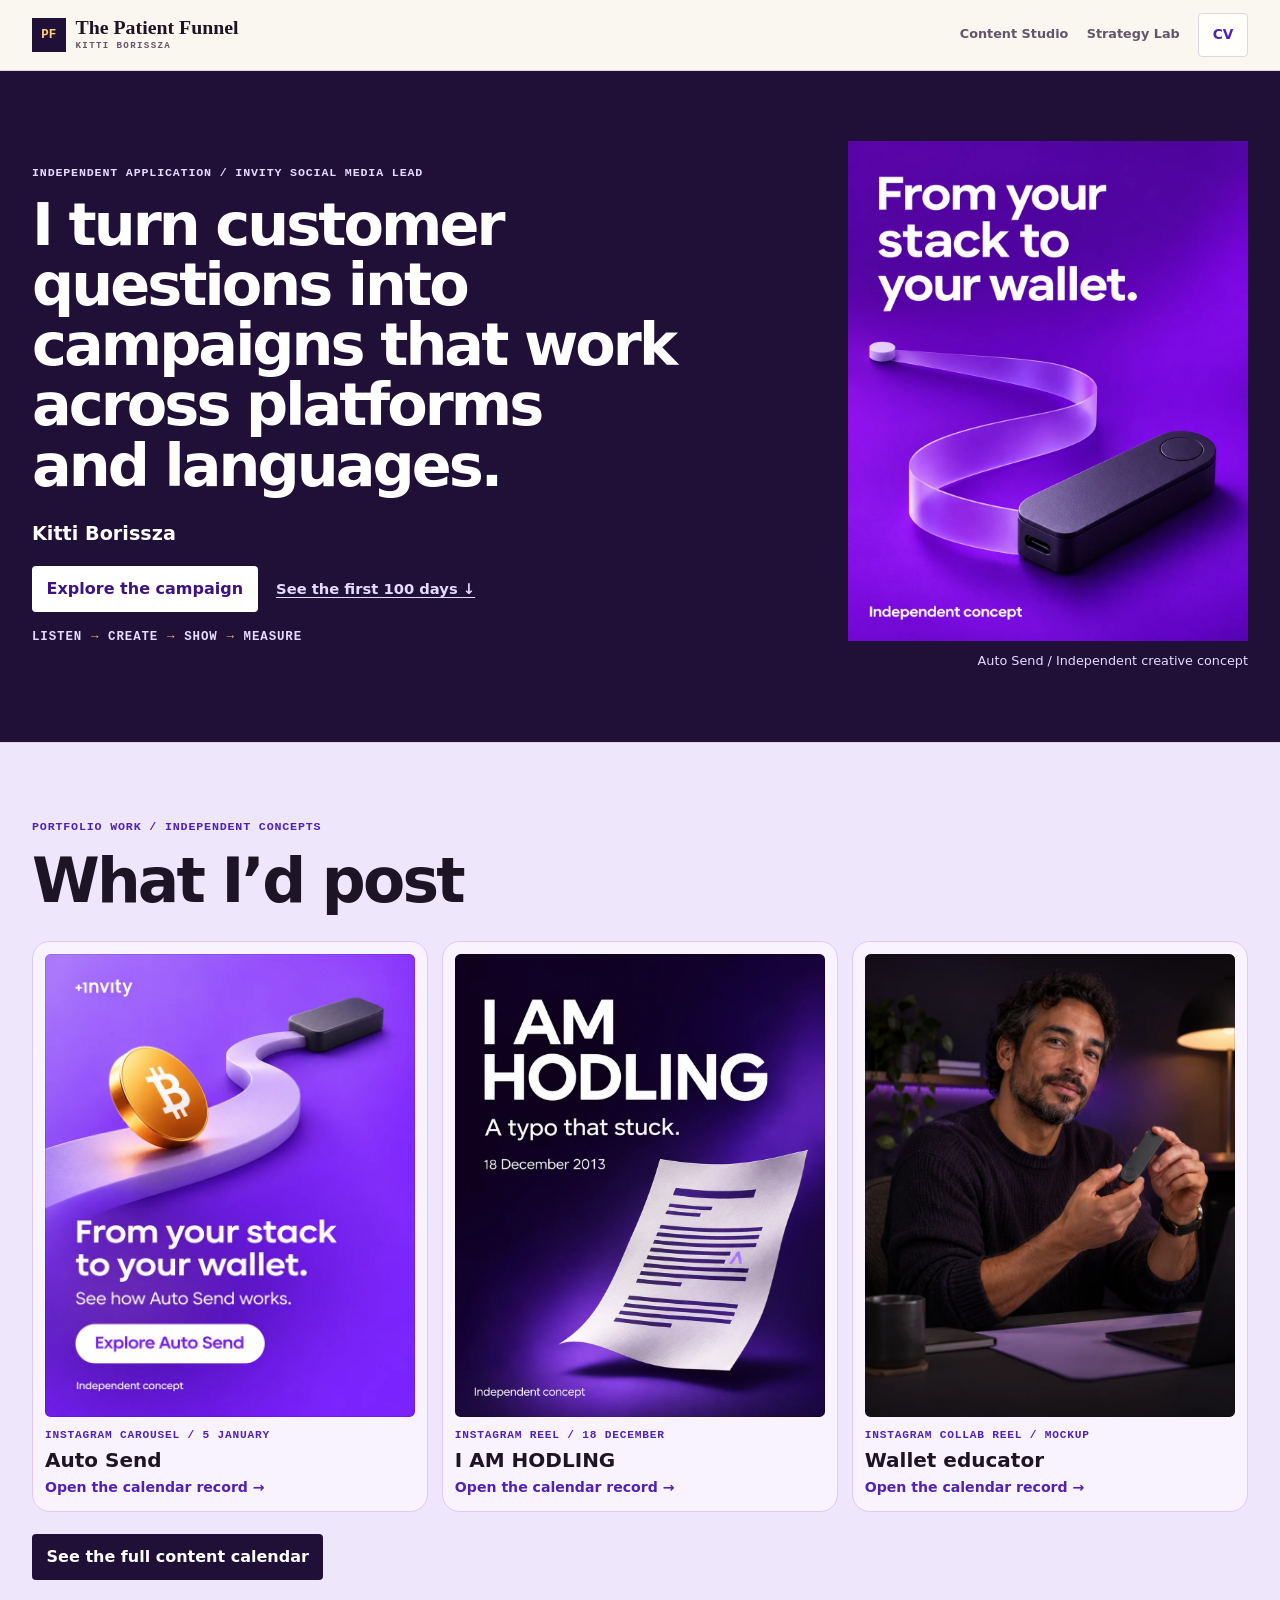
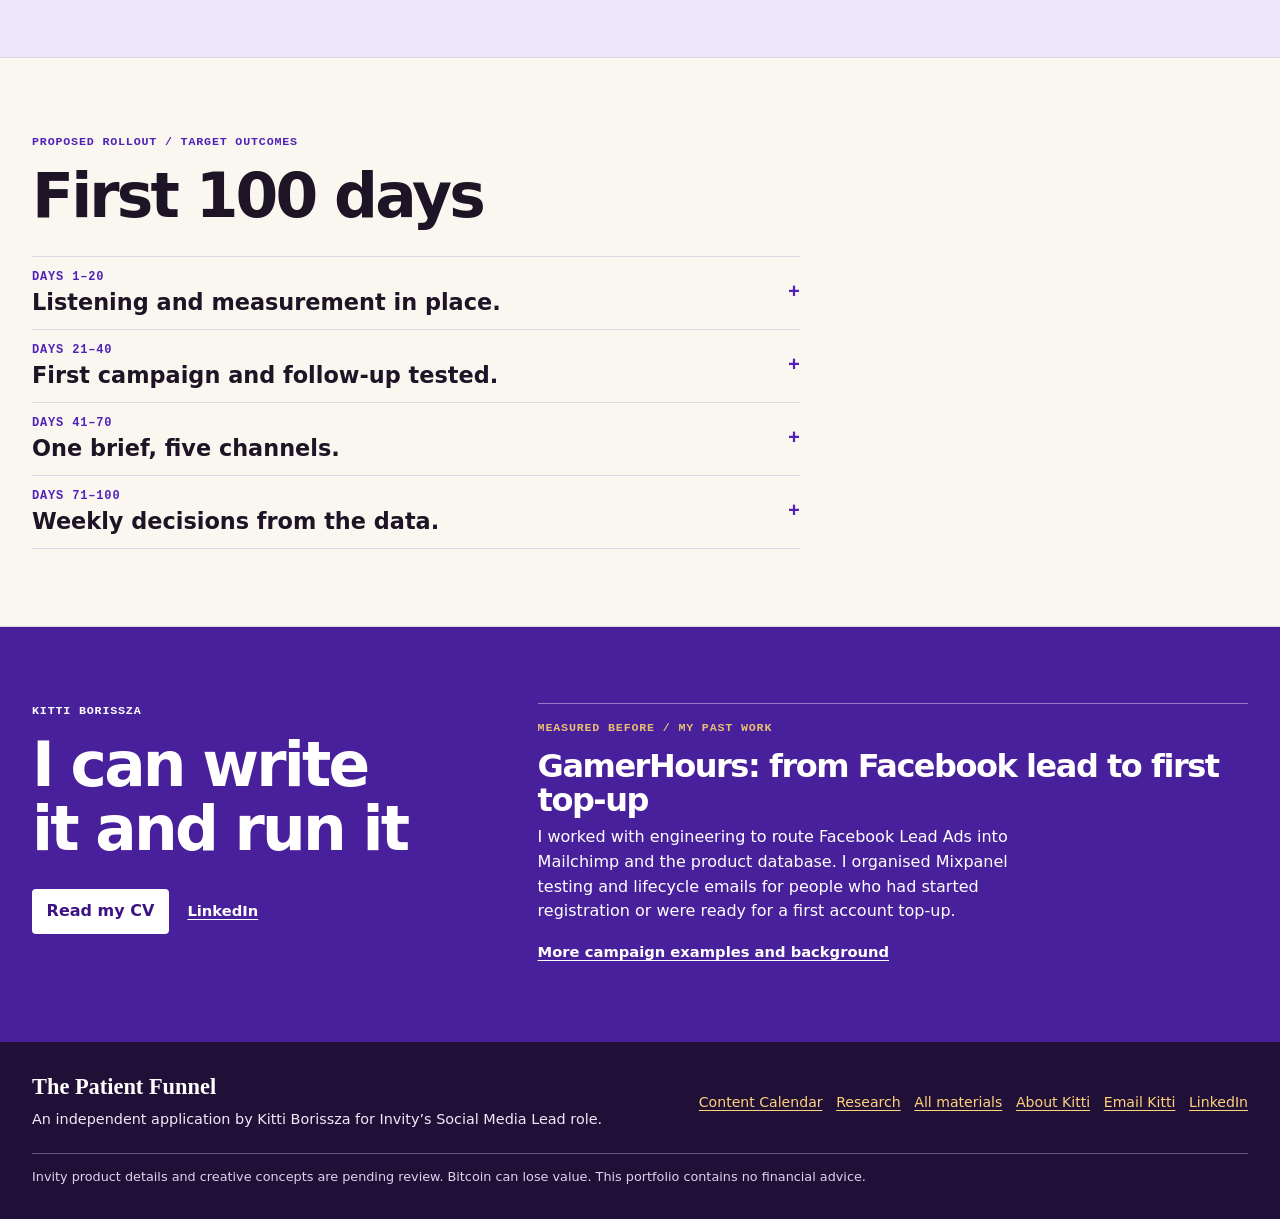
==== index.html @ d1a529a1 "Produce the missing Before you hit Buy assets and copy Adds the YouTube Short, a Czech cover draft a" ====
<!doctype html>
<html lang="en">
<head>
<meta charset="utf-8">
<meta name="viewport" content="width=device-width, initial-scale=1">
<title>Kitti Borissza for Invity · The Patient Funnel</title>
<meta name="description" content="An independent application by Kitti Borissza for the Social Media Lead role at Invity: one campaign from customer question to next decision, three finished posts and a first-100-days plan.">
<meta name="author" content="Kitti Borissza">
<meta name="referrer" content="strict-origin-when-cross-origin">
<link rel="canonical" href="https://kittiborissza.github.io/the-patient-funnel/">
<meta property="og:type" content="website">
<meta property="og:title" content="I turn customer questions into campaigns · Kitti Borissza">
<meta property="og:description" content="Independent application proposal for Invity's Social Media Lead role. Not an official Invity page.">
<meta property="og:url" content="https://kittiborissza.github.io/the-patient-funnel/">
<meta property="og:image" content="https://kittiborissza.github.io/the-patient-funnel/og.png">
<meta property="og:image:width" content="1200">
<meta property="og:image:height" content="630">
<meta property="og:image:alt" content="Kitti Borissza, independent application for Social Media Lead at Invity.">
<meta name="twitter:card" content="summary_large_image">
<meta name="twitter:image" content="https://kittiborissza.github.io/the-patient-funnel/og.png">
<meta name="theme-color" content="#24084c">
<link rel="icon" href="data:,">
<link rel="stylesheet" href="styles.css">
<link rel="stylesheet" href="pitch.css?v=one-campaign">
<script src="interactions.js?v=one-campaign" defer></script>

</head>
<body class="index">
<a class="skip" href="#main">Skip to content</a>
<header class="site-head"><div class="wrap head-inner">
  <a class="wordmark" href="index.html" aria-current="page"><span class="monogram" aria-hidden="true">PF</span><span>The Patient Funnel<small>KITTI BORISSZA</small></span></a>
  <nav aria-label="Main navigation"><a href="ad-gallery.html">Content Studio</a><a href="strategy.html">Strategy Lab</a></nav>
  <a class="button outline head-cv" href="cv/Kitti-Borissza-Invity-Social-Media-Lead.pdf?v=76632c7b">CV</a>
</div></header>
<main id="main" tabindex="-1">

<header class="pitch-hero" id="top">
  <div class="wrap pitch-hero-inner">
    <div>
      <p class="eyebrow">Independent application / Invity Social Media Lead</p>
      <h1>I turn customer questions into campaigns that work across platforms and languages.</h1>
      <p class="pitch-byline">Kitti Borissza</p>
      <div class="actions">
        <a class="button primary" href="ad-gallery.html#creative-fees-1">Explore the campaign</a>
        <a class="text-link" href="#days100">See the first 100 days <span aria-hidden="true">↓</span></a>
      </div>
      <ol class="pitch-loop" aria-label="Before you hit Buy, from question to decision"><li>Listen</li><li>Create</li><li>Show</li><li>Measure</li></ol>
    </div>
    <figure class="pitch-cover">
      <img src="assets/auto-send-creative.webp" width="1080" height="1350" fetchpriority="high" alt="Auto Send concept artwork reading From your stack to your wallet. A violet ribbon leads to a hardware wallet.">
      <figcaption>Auto Send / Independent creative concept</figcaption>
    </figure>
  </div>
</header>

<section class="section-band pitch-creative" id="make" aria-labelledby="make-h">
  <div class="wrap">
    <p class="eyebrow">Portfolio work / Independent concepts</p>
    <h2 id="make-h">What I’d post</h2>
    <ul class="post-cards">
      <li><a href="content-calendar.html#j05"><img src="assets/auto-send-cover.webp" width="768" height="960" loading="lazy" alt="Auto Send carousel cover. A bitcoin rolls along a ribbon to a hardware wallet under the line From your stack to your wallet."><small>Instagram carousel / 5 January</small><strong>Auto Send</strong><span>Open the calendar record →</span></a></li>
      <li><a href="content-calendar.html#d18"><img src="assets/hodl-creative.webp" width="1080" height="1350" loading="lazy" alt="Deep purple artwork reading I AM HODLING with the date 18 December 2013 and a risk note about holding."><small>Instagram Reel / 18 December</small><strong>I AM HODLING</strong><span>Open the calendar record →</span></a></li>
      <li><a href="content-calendar.html#creator-wallet"><img src="assets/creator-wallet.webp" width="810" height="1440" loading="lazy" alt="Illustrative creator holding a hardware wallet at a desk."><small>Instagram Collab Reel / Mockup</small><strong>Wallet educator</strong><span>Open the calendar record →</span></a></li>
    </ul>
    <div class="work-links">
      <a class="button primary" href="content-calendar.html">See the full content calendar</a>
    </div>
  </div>
</section>

<section class="section-band pitch-plan" id="days100" aria-labelledby="days100-h">
  <div class="wrap">
    <p class="eyebrow">Proposed rollout / Target outcomes</p>
    <h2 id="days100-h">First 100 days</h2>
    <div class="day-rows">
      <details class="disclosure day-row" id="days-1-20">
        <summary><span><small>Days 1–20</small><strong>Listening and measurement in place.</strong></span></summary>
        <div class="detail-body">
          <p>Start the listening inbox, the light Calendar intake, tracking and event validation, and a reporting baseline in parallel.</p>
          <a class="text-link" href="content-calendar.html#signal-first-buy-cost">Open the example listening signal and its brief</a>
        </div>
      </details>
      <details class="disclosure day-row" id="days-21-40">
        <summary><span><small>Days 21–40</small><strong>First campaign and follow-up tested.</strong></span></summary>
        <div class="detail-body">
          <p>Publish the first planned campaign. Run the hook test and eligible custody remarketing once the tracking and audience are usable.</p>
          <a class="text-link" href="strategy.html#planner">Open the Meta test planner in Strategy Lab</a>
        </div>
      </details>
      <details class="disclosure day-row" id="days-41-70">
        <summary><span><small>Days 41–70</small><strong>One brief, five channels.</strong></span></summary>
        <div class="detail-body">
          <p>Turn the working brief into reusable templates and route the draft back to the Calendar for review.</p>
          <a class="text-link" href="ad-gallery.html#creative-fees-1">Open the Before you hit Buy preview in Content Studio</a>
        </div>
      </details>
      <details class="disclosure day-row" id="days-71-100">
        <summary><span><small>Days 71–100</small><strong>Weekly decisions from the data.</strong></span></summary>
        <div class="detail-body">
          <p>Use the reporting loop to decide what to test next.</p>
          <a class="text-link" href="strategy.html#creative-performance">Open the illustrative Creative Performance report in Strategy Lab</a>
        </div>
      </details>
    </div>
  </div>
</section>

<section class="section-band pitch-about" id="about" aria-labelledby="about-h">
  <div class="wrap pitch-about-inner">
    <div>
      <p class="eyebrow">Kitti Borissza</p>
      <h2 id="about-h">I can write it and run it</h2>
      <div class="actions">
        <a class="button primary" href="cv/Kitti-Borissza-Invity-Social-Media-Lead.pdf?v=76632c7b">Read my CV</a>
        <a class="text-link" href="https://www.linkedin.com/in/kittiborissza">LinkedIn</a>
      </div>
    </div>
    <article class="proof-point" id="case-gamerhours" aria-labelledby="case-gamerhours-h">
      <p class="eyebrow">Measured before / My past work</p>
      <h3 id="case-gamerhours-h">GamerHours: from Facebook lead to first top-up</h3>
      <p>I worked with engineering to route Facebook Lead Ads into Mailchimp and the product database. I organised Mixpanel testing and lifecycle emails for people who had started registration or were ready for a first account top-up.</p>
      <a class="text-link" href="materials.html#about-kitti">More campaign examples and background</a>
    </article>
  </div>
</section>
</main>
<footer class="site-foot"><div class="wrap foot-inner"><div><strong>The Patient Funnel</strong><p>An independent application by Kitti Borissza for Invity’s Social Media Lead role.</p></div><div><a href="content-calendar.html">Content Calendar</a><a href="research.html">Research</a><a href="materials.html">All materials</a><a href="index.html#about">About Kitti</a><a href="mailto:borisszakitti@gmail.com">Email Kitti</a><a href="https://www.linkedin.com/in/kittiborissza">LinkedIn</a></div></div><div class="wrap fineprint">Invity product details and creative concepts are pending review. Bitcoin can lose value. This portfolio contains no financial advice.</div></footer>
<script type="text/plain" id="legacy-fragments">
  days-channels-heading strategy.html#days-channels-heading
  days-instagram-tab strategy.html#days-instagram-tab
  days-facebook-tab strategy.html#days-facebook-tab
  days-x-tab strategy.html#days-x-tab
  days-youtube-tab strategy.html#days-youtube-tab
  days-linkedin-tab strategy.html#days-linkedin-tab
  days-instagram strategy.html#days-instagram
  days-facebook strategy.html#days-facebook
  days-x strategy.html#days-x
  days-youtube strategy.html#days-youtube
  days-linkedin strategy.html#days-linkedin
  days-markets strategy.html#days-markets
  days-workflow strategy.html#days-workflow
  ops-h strategy.html#ops-h
  days-funnel-heading strategy.html#days-funnel-heading
  entry-app-tab strategy.html#entry-app-tab
  entry-ebook-tab strategy.html#entry-ebook-tab
  entry-app strategy.html#entry-app
  days-first-open-tab strategy.html#days-first-open-tab
  days-setup-resume-tab strategy.html#days-setup-resume-tab
  days-purchase-tab strategy.html#days-purchase-tab
  days-lifecycle-tab strategy.html#days-lifecycle-tab
  days-refer-tab strategy.html#days-refer-tab
  days-first-open strategy.html#days-first-open
  days-setup-resume strategy.html#days-setup-resume
  days-purchase strategy.html#days-purchase
  days-lifecycle strategy.html#days-lifecycle
  days-refer strategy.html#days-refer
  entry-ebook strategy.html#entry-ebook
  days-discover-tab strategy.html#days-discover-tab
  days-ebook-request-tab strategy.html#days-ebook-request-tab
  days-learn-tab strategy.html#days-learn-tab
  days-ebook-open-tab strategy.html#days-ebook-open-tab
  days-discover strategy.html#days-discover
  days-ebook-request strategy.html#days-ebook-request
  days-learn strategy.html#days-learn
  days-ebook-open strategy.html#days-ebook-open
  creative-performance strategy.html#creative-performance
  creative-performance-heading strategy.html#creative-performance-heading
  working strategy.html#paid-setup
  paid-setup strategy.html#paid-setup
  working-h strategy.html#paid-setup
  feed research.html#feed
  feed-h research.html#feed-h
  campaign-evidence materials.html#campaign-evidence
  campaign-evidence-h materials.html#campaign-evidence-h
  case-liber8 materials.html#case-liber8
  case-agroninja materials.html#case-agroninja
  idea top
  idea-h top
  start top
  start-h top
  summary days100
  summary-h days100
  c-h make
  a-h make
  b-h make
  home-tab-x make
  home-tab-ig make
  home-preview-x make
  home-preview-ig make
  funnel ad-gallery.html#cold
  funnel-title ad-gallery.html#cold
  funnel-cold ad-gallery.html#cold
  funnel-engaged ad-gallery.html#engaged
  funnel-intent ad-gallery.html#intent
  funnel-after ad-gallery.html#after
  ab ad-gallery.html#ab-test
  budget-heading ad-gallery.html#ab-test
  budget strategy.html#budget
  preview-budget strategy.html#budget
  preview-total strategy.html#budget
  days-map days-1-20
  days-map-tab days-1-20
  days-setup days-21-40
  days-setup-tab days-21-40
  days-pilot days-41-70
  days-pilot-tab days-41-70
  days-scale days-71-100
  days-scale-tab days-71-100
  proof case-gamerhours
</script>
</body></html>
---- styles.css ----
:root {
  color-scheme: light;
  --paper: #faf7f1;
  --surface: #fffefa;
  --ink: #1d1425;
  --muted: #625768;
  --line: #ded6e0;
  --purple: #5022b8;
  --plum: #201038;
  --lilac: #eee6f7;
  --amber: #ffd27a;
  --serif: "Iowan Old Style", Charter, Georgia, serif;
  --sans: system-ui, -apple-system, "Segoe UI", sans-serif;
  --mono: ui-monospace, "SFMono-Regular", Consolas, monospace;
}
* { box-sizing: border-box; }
html { scroll-padding-top: 1rem; }
body { margin: 0; background: var(--paper); color: var(--ink); font: 1rem/1.55 var(--sans); }
img { display: block; max-width: 100%; height: auto; }
[hidden] { display: none !important; }
a { color: var(--purple); text-underline-offset: .2em; }
a:hover { text-decoration-thickness: 2px; }
button, input, select { font: inherit; }
button, summary { cursor: pointer; }
:focus-visible { outline: 3px solid #8039ce; outline-offset: 4px; }
main:focus, [tabindex="-1"]:focus:not(:focus-visible) { outline: none; }
p, figure { margin: 0 0 1em; }
p:last-child { margin-bottom: 0; }
h1, h2, h3, h4 { margin: 0 0 .45em; line-height: 1.04; }
h1, h2, h3 { font-family: var(--sans); font-weight: 740; letter-spacing: -.046em; }
h1 { font-size: clamp(3rem, 8vw, 7.2rem); }
h2 { font-size: clamp(2.15rem, 5.4vw, 4.65rem); }
h3 { font-size: clamp(1.65rem, 3vw, 2.8rem); }
h4 { font-size: 1.15rem; line-height: 1.25; }
h1 em { color: var(--purple); font-style: normal; font-weight: inherit; }
.wrap { width: min(100% - 2rem, 76rem); margin-inline: auto; }
.narrow-wrap { max-width: 51rem; }
.eyebrow, .label, .tag {
  margin: 0 0 .85rem; color: var(--purple); font: 650 .73rem/1.4 var(--mono);
  letter-spacing: .07em; text-transform: uppercase;
}
.note, .small, .muted, .agenda-meta, figcaption { color: var(--muted); font-size: .9rem; }
.visually-hidden, .skip:not(:focus) { position: absolute; width: 1px; height: 1px; padding: 0; overflow: hidden; clip-path: inset(50%); white-space: nowrap; }
.skip { position: absolute; inset: .5rem auto auto .5rem; z-index: 2; background: white; padding: .65rem; }
.site-head { border-bottom: 1px solid var(--line); }
.head-inner { display: flex; flex-direction: column; gap: .7rem; padding-block: .85rem .5rem; }
.wordmark { display: inline-flex; width: fit-content; align-items: center; gap: .62rem; color: var(--ink); font: 600 1.24rem/1.05 var(--serif); text-decoration: none; }
.wordmark small { display: block; margin-top: .2rem; font: 600 .57rem/1.2 var(--mono); color: var(--muted); letter-spacing: .15em; }
.monogram { display: grid; place-items: center; width: 2.1rem; height: 2.1rem; background: var(--plum); color: var(--amber); font: 600 .78rem/1 var(--mono); }
.site-head nav { display: flex; flex-wrap: wrap; gap: .1rem .25rem; }
.site-head nav a { padding: .58rem .58rem; color: var(--muted); text-decoration: none; font-size: .82rem; font-weight: 650; border-bottom: 2px solid transparent; }
.site-head nav a[aria-current] { color: var(--purple); border-color: var(--purple); }
.site-head nav a:hover { color: var(--purple); }
.head-cv { min-height: 2.5rem; padding-block: .4rem; font-size: .86rem; }
.page-intro { display: grid; gap: 1rem; padding-block: clamp(1.6rem, 4vw, 2.9rem); }
.page-intro h1 { font-size: clamp(2.4rem, 5.6vw, 4.6rem); }
.intro-copy { font-size: clamp(1rem, 1.85vw, 1.25rem); max-width: 42rem; }
.actions, .work-links { display: flex; flex-wrap: wrap; gap: .65rem 1.15rem; align-items: center; }
.button { display: inline-flex; align-items: center; gap: .6em; min-height: 2.75rem; padding: .58rem .85rem; border: 1px solid transparent; border-radius: .25rem; font-weight: 700; text-decoration: none; }
.primary { background: var(--plum); color: white; }
.primary:hover { background: var(--purple); color: white; }
.outline { color: var(--purple); background: var(--surface); border-color: var(--line); }
.text-link { font-size: .92rem; font-weight: 730; }
.section-band { border-top: 1px solid var(--line); padding-block: clamp(2.35rem, 6vw, 5rem); }
.section-head { display: grid; gap: .5rem 1.5rem; margin-bottom: 1.55rem; }
.section-head h2, .page-intro h1 { margin-bottom: 0; }
.section-head > p { max-width: 30ch; color: var(--muted); }
.work-links { margin-top: 1.4rem; }
.career-list li { margin-bottom: .65rem; }
.site-foot { padding-block: 2rem; background: var(--plum); color: #f1e8f8; }
.foot-inner { display: grid; gap: 1rem; }
.foot-inner strong { font: 600 1.4rem/1.2 var(--serif); color: white; }
.foot-inner p { font-size: .9rem; margin-top: .4rem; }
.foot-inner a { color: var(--amber); margin-right: .85rem; font-size: .88rem; }
.fineprint { border-top: 1px solid #69527e; padding-top: .85rem; margin-top: 1.4rem; font-size: .8rem; color: #dfd2eb; }

.disclosure { border-top: 1px solid var(--line); }
.disclosure:last-child { border-bottom: 1px solid var(--line); }
.disclosure > summary, .agenda-detail > summary {
  display: flex; gap: .8rem; align-items: center; justify-content: space-between;
  list-style: none; min-height: 3rem; padding: .7rem 0; color: var(--purple); font-weight: 720;
}
summary::-webkit-details-marker { display: none; }
.disclosure > summary::after, .agenda-detail > summary::after { content: "+"; flex: none; color: var(--purple); font: 550 1.25rem/1 var(--mono); }
.disclosure[open] > summary::after, .agenda-detail[open] > summary::after { content: "−"; }
.detail-body { padding: .35rem 0 1.2rem; overflow-wrap: anywhere; }
.detail-body > h2 { font-size: 1.8rem; }
.detail-body > h3, .detail-body article h3 { font-size: 1.45rem; }
.detail-body li + li { margin-top: .4rem; }
.detail-body .detail-body { padding-inline: .2rem; }
.jump-links { display: flex; flex-wrap: wrap; gap: .45rem; margin-bottom: 1.25rem; }
.jump-links a, .budget-presets button, .tablist button { min-height: 2.75rem; padding: .48rem .73rem; background: var(--surface); border: 1px solid var(--line); color: var(--ink); font-size: .86rem; font-weight: 680; border-radius: .25rem; }
.jump-links a { display: inline-flex; align-items: center; gap: .45em; text-decoration: none; }
.jump-links span { color: var(--purple); font: 600 .7rem/1 var(--mono); }
.jump-links a:hover, .budget-presets button:hover, .tablist button:hover { border-color: var(--purple); }
.gallery-stage:nth-of-type(even) { background: #f5f0f7; }
.stage-head { margin-bottom: 1.55rem; }
.stage-head h2 { margin-bottom: .15em; }
.stage-head > p:last-child { color: var(--muted); }
.gallery-item + .gallery-item { margin-top: 1.8rem; }
.concept-showcase { display: grid; gap: 1.2rem 3.3rem; }
.concept-feed { min-width: 0; width: 100%; max-width: 34rem; }
.feed-controls { display: flex; flex-wrap: wrap; align-items: center; justify-content: space-between; gap: .3rem .75rem; margin-bottom: .5rem; }
.feed-controls .eyebrow { margin: 0; }
.tablist { display: flex; flex-wrap: wrap; gap: .35rem; }
.tablist button[aria-selected="true"], .budget-presets button[aria-pressed="true"] { background: var(--plum); border-color: var(--plum); color: white; }
.feed { display: flex; flex-direction: column; border: 1px solid #d6d3d8; overflow: hidden; background: #fff; color: #202124; font: .93rem/1.42 var(--sans); border-radius: .5rem; }
.feed-profile { display: flex; align-items: center; gap: .55rem; padding: .7rem .8rem .2rem; }
.feed-avatar { display: grid; place-items: center; width: 2rem; height: 2rem; background: #ece9ef; color: #372c43; border-radius: 50%; font: 700 .7rem/1 var(--mono); }
.feed-profile small { display: block; color: #5d5961; font-size: .73rem; }
.feed-caption { order: 1; padding: .45rem .8rem .65rem; margin: 0; }
.feed img { order: 2; width: 100%; }
.feed-action { order: 3; padding: .6rem .8rem; }
.feed-action a { display: inline-block; font-weight: 700; font-size: .84rem; }
.feed-facebook .feed-action { background: #f0f2f5; text-align: right; }
.feed-facebook .feed-action a { background: #e4e6eb; border-radius: .25rem; color: #1e3258; padding: .4rem .7rem; text-decoration: none; }
.feed-linkedin { border-radius: .35rem; }
.feed-linkedin .feed-avatar { border-radius: .2rem; }
.feed-linkedin .feed-action { background: #edf3f8; }
.feed-linkedin .feed-action a { color: #074b87; }
.feed-x { padding: 0 .75rem; border-radius: .85rem; }
.feed-x .feed-profile, .feed-x .feed-caption, .feed-x .feed-action { padding-inline: .05rem; }
.feed-x img { border-radius: .75rem; }
.feed-x .feed-action a { color: #145a88; }
.followup { order: 4; border-top: 1px solid #e0dde2; padding-block: .55rem; margin: 0; color: #4d4852; font-size: .8rem; }
.concept-info { align-self: start; min-width: 0; }
.concept-info h3 { font-size: clamp(2rem, 4.1vw, 3.6rem); }
.concept-desc { font-size: 1.06rem; max-width: 35ch; }
.learn-note { border-left: 3px solid #c18728; padding-left: .8rem; margin-bottom: 1.25rem; }
.learn-note p { margin-top: .25rem; color: var(--muted); }
.full-art { margin: 0; }
.full-art img { width: 100%; max-width: 33.75rem; }
.full-art figcaption { margin-top: .5rem; }
.test-panel { padding: 1rem 1.25rem; margin: 1.8rem 0; background: #f1e8f8; border: 1px solid #dbc8eb; }
.test-panel h3 { margin-bottom: .2em; }
.test-pair { display: grid; gap: .65rem; margin-bottom: 1rem; }
.text-concept { display: grid; gap: .6rem 1.5rem; padding: 1rem 0; border-top: 1px solid var(--line); margin-top: .85rem; }
.text-concept h3 { font-size: 1.55rem; }

.calendar-wrap { padding-bottom: clamp(2.35rem, 6vw, 5rem); }
.calendar-controls { display: flex; flex-wrap: wrap; align-items: center; justify-content: space-between; gap: .65rem; border-block: 1px solid var(--line); padding-block: .65rem; }
.month-tabs button { min-width: 3.4rem; }
.month-tabs button span { font-size: .73rem; }
.calendar-month { padding-top: 1.55rem; }
.month-heading { display: grid; align-items: end; gap: .45rem 1.5rem; margin-bottom: 1.15rem; }
.month-heading h2 { margin-bottom: 0; font-size: clamp(1.9rem, 3.8vw, 3rem); }
.month-heading > p { color: var(--muted); }
.featured-post { padding: 1rem; background: var(--lilac); border: 1px solid #dfd0eb; }
.feature-main { display: grid; gap: 1rem 1.65rem; align-items: center; margin-bottom: .9rem; }
.feature-main h3 { font-size: clamp(1.75rem, 4.6vw, 3.65rem); }
.feature-art { width: min(100%, 13.5rem); margin-inline: auto; }
.feature-letter { display: none; }
.agenda-title { margin: 1.45rem 0 .5rem; }
.agenda-post { border-top: 1px solid var(--line); }
.agenda-post:last-child { border-bottom: 1px solid var(--line); }
.agenda-detail > summary { display: grid; grid-template-columns: 1fr auto; column-gap: .7rem; row-gap: .18rem; align-items: center; padding: .72rem 0; }
.agenda-detail > summary::after { grid-column: 2; grid-row: 1 / span 2; }
.agenda-meta { display: flex; flex-wrap: wrap; gap: .12rem .55rem; }
.agenda-meta time { font-weight: 720; }
.agenda-meta span { color: var(--muted); }
.agenda-hook { color: var(--ink); }
.agenda + .disclosure { margin-top: 1rem; }
.standby-grid { display: grid; gap: 1.4rem 3rem; align-items: center; }
.wagmi-art { margin: 0; width: min(100%, 16rem); }
.wagmi-art figcaption { display: flex; flex-wrap: wrap; gap: .45rem .65rem; align-items: center; margin-top: .55rem; }
.toc { display: grid; gap: .5rem; padding-left: 1.25rem; }
.flags { display: flex; flex-wrap: wrap; list-style: none; gap: .4rem; padding: 0; }
.flags li + li { margin: 0; }
.flag { display: inline-block; font-size: .79rem; padding: .15rem .38rem; background: #ece2f6; color: var(--plum); }
.row .k, .shot { font-weight: 680; }
.sample, .listen, .only-one { margin-bottom: 1rem; padding: 1rem; border-left: 3px solid #b996d2; background: var(--surface); }
.frames li { padding-left: .15rem; }
.sources li { margin-bottom: .6rem; }

.planner-grid { display: grid; gap: 1rem; }
.planner-controls { background: var(--surface); border: 1px solid var(--line); padding: 1rem; min-width: 0; }
.forecast-band { padding-top: clamp(1rem, 4vw, 2.5rem); }
.decisions { border: 0; padding: 0; margin: 0 0 1.4rem; min-inline-size: 0; }
.decisions legend { font-weight: 730; padding: 0; margin-bottom: .5rem; }
.decisions label { display: flex; align-items: center; gap: .55rem; min-height: 2.8rem; padding: .42rem .6rem; border: 1px solid var(--line); margin-bottom: .38rem; cursor: pointer; }
.decisions label:has(:checked) { border-color: var(--purple); background: var(--lilac); }
.decisions input { margin: 0; accent-color: var(--purple); }
.decisions b { font: 650 .73rem/1 var(--mono); color: var(--purple); margin-right: .25rem; }
.budget-controls .eyebrow { margin-bottom: .2rem; }
.budget-controls .note { margin-bottom: .6rem; }
.budget-presets { display: flex; flex-wrap: wrap; gap: .35rem; margin-bottom: .7rem; }
.field-grid { display: grid; gap: .7rem; margin: .65rem 0; }
.nested-fields { grid-column: 1 / -1; margin-block: 0; }
.field { display: grid; align-content: start; gap: .2rem; min-width: 0; }
.field label { font-size: .88rem; font-weight: 680; }
.field input, .field select { width: 100%; min-width: 0; min-height: 2.75rem; background: white; color: var(--ink); border: 1px solid #b2a5b9; border-radius: .2rem; padding: .4rem .48rem; }
.field small { color: var(--muted); font-size: .74rem; }
.field [aria-invalid="true"] { border: 2px solid #a22645; }
.forecast-result { align-self: stretch; padding: clamp(1.15rem, 3.5vw, 2.2rem); background: var(--plum); color: white; min-width: 0; }
.forecast-result .eyebrow { color: var(--amber); }
.result-value { margin: 0; font: 500 clamp(2rem, 6.8vw, 5.5rem)/1.08 var(--serif); letter-spacing: -.055em; overflow-wrap: anywhere; }
.result-event { color: #e4d4f5; font-size: 1.06rem; }
.result-rationale { border-top: 1px solid #74598a; padding-top: .85rem; }
.result-rationale p, .result-delivery { color: #ece1f4; font-size: .89rem; }
.result-delivery { margin: .85rem 0 0; }
.forecast-details { margin-top: 1rem; }
.sub-result { padding: .8rem .95rem; background: var(--lilac); border-left: 3px solid var(--purple); font-weight: 650; }
.group-output ul { margin: .65rem 0; padding-left: 1.2rem; }
.group-output li { margin-bottom: .3rem; }
.bench-list dt { font-weight: 700; }
.bench-list dd { margin: .25rem 0 1rem; }
.market-band { background: #f2edf5; }
.mix-channel { display: grid; gap: .55rem 1rem; padding: .8rem 0; border-top: 1px solid var(--line); }
.mix-channel h3 { margin-bottom: .35rem; font-size: 1.15rem; letter-spacing: -.02em; }
.mix-channel input[type="range"] { width: 100%; accent-color: var(--purple); }
.table-scroll, .research-table { overflow-x: auto; background: linear-gradient(to right, var(--scroll-cover, var(--paper)) 30%, transparent) left / 2.5rem 100% no-repeat local, linear-gradient(to left, var(--scroll-cover, var(--paper)) 30%, transparent) right / 2.5rem 100% no-repeat local, radial-gradient(farthest-side at 0 50%, rgba(29, 20, 37, .22), transparent) left / .9rem 100% no-repeat scroll, radial-gradient(farthest-side at 100% 50%, rgba(29, 20, 37, .22), transparent) right / .9rem 100% no-repeat scroll; }
table { border-collapse: collapse; width: 100%; font-size: .88rem; }
th, td { text-align: left; padding: .6rem .55rem; border-bottom: 1px solid var(--line); }
thead, tfoot { background: #f0e9f6; }
#allmk table { min-width: 55rem; }
.cr + .cr { border-top: 1px solid var(--line); padding-top: .8rem; margin-top: .8rem; }

@media (min-width: 45rem) {
  .wrap { width: min(100% - 4rem, 76rem); }
  .head-inner { flex-direction: row; align-items: center; justify-content: space-between; padding-block: .8rem; }
  .site-head nav a { font-size: .9rem; padding-inline: .75rem; }
  .site-head nav { margin-inline-start: auto; }
  .page-intro { grid-template-columns: minmax(0, 1.5fr) minmax(0, 1fr); align-items: end; gap: 1rem 3.5rem; }
  .page-intro .intro-copy { padding-bottom: .2rem; }
  .section-head { grid-template-columns: minmax(0, 1fr) auto; align-items: end; }
  .foot-inner { grid-template-columns: 1fr auto; align-items: center; }
  .foot-inner a { margin-inline: .85rem 0; }
  .concept-showcase { grid-template-columns: minmax(0, 1fr) minmax(0, 1fr); }
  .concept-info { padding-top: 3.1rem; }
  .test-pair { grid-template-columns: repeat(2, 1fr); }
  .text-concept { grid-template-columns: 1fr 1fr; align-items: start; }
  .month-heading { grid-template-columns: 1fr auto; }
  .feature-main { grid-template-columns: minmax(0, 1fr) auto; min-height: 12rem; }
  .featured-post { padding: 1.3rem 1.5rem; }
  .feature-art { width: 9rem; }
  .feature-letter { display: grid; place-items: center; width: 9rem; aspect-ratio: 4 / 5; color: var(--amber); background: var(--plum); font: 500 5.25rem/1 var(--serif); }
  .agenda-detail > summary { grid-template-columns: minmax(13rem, .8fr) minmax(0, 1.4fr) auto; }
  .agenda-detail > summary::after { grid-column: 3; grid-row: 1; }
  .standby-grid { grid-template-columns: minmax(12rem, 16rem) minmax(0, 40rem); }
  .field-grid { grid-template-columns: repeat(2, minmax(0, 1fr)); }
  .planner-grid { grid-template-columns: minmax(0, 1fr) minmax(0, 1fr); }
  .mix-channel { grid-template-columns: minmax(0, 1fr) minmax(0, .7fr); align-items: center; }
}
@media (prefers-reduced-motion: reduce) {
  *, *::before, *::after { animation-duration: .01ms !important; transition-duration: .01ms !important; scroll-behavior: auto !important; }
}

.forecast-result a { color: var(--amber); }
.forecast-result a:focus-visible { outline-color: var(--amber); }
/* Portfolio pitch additions */
.funnel-cards{display:grid;grid-template-columns:1fr;gap:1rem}.funnel-cards>div{display:grid;grid-row:span 3;grid-template-rows:subgrid;row-gap:0}.funnel-cards>a,.funnel-cards>div{background:#f1e8ff;border:1px solid #ddc8fa;border-radius:.8rem;padding:1.25rem;color:#291141;text-decoration:none}.funnel-cards small,.funnel-cards strong,.funnel-cards span{display:block}.funnel-cards strong{font-size:1.35rem;line-height:1.15;margin:.8rem 0}.funnel-cards small{color:#6016cc;font-weight:700}.concept-intro{padding-block:2rem}.concept-intro #invity-gallery-sample{max-width:70rem;margin:auto}.site-head nav a{font-size:.8rem;padding-inline:.45rem}@media(min-width:45rem){.funnel-cards{grid-template-columns:repeat(2,minmax(0,1fr))}}@media(min-width:70rem){.funnel-cards{grid-template-columns:repeat(4,minmax(0,1fr))}}

.research-filter { display: grid; gap: .35rem; max-width: 19rem; margin-block: 1rem; }
.research-filter label { font-weight: 700; }
.research-filter select { min-height: 44px; font: inherit; color: inherit; padding: .4rem; }
.research-table { margin-block: 1rem; }
.research-table table { width: 100%; min-width: 40rem; border-collapse: collapse; }
.research-table caption { font-weight: 700; text-align: left; margin-block-end: .5rem; }
.research-table th, .research-table td { padding: .7rem; border: 1px solid var(--line); text-align: left; vertical-align: top; }
.research-table thead { background: #f1e8ff; color: #291141; }

.mobile-menu { display: none; }
@media (max-width: 47rem) {
  .head-inner { flex-direction: row; align-items: center; flex-wrap: wrap; gap: .35rem .5rem; }
  .head-inner .wordmark { flex: 1; }
  .mobile-menu {
    display: inline-flex;
    min-height: 44px;
    align-items: center;
    padding-inline: .5rem;
    font: inherit;
    font-size: .8rem;
    font-weight: 700;
    color: var(--purple);
  }
  .mobile-menu { border: 1px solid var(--line); border-radius: .5rem; background: transparent; }
  .head-cv { order: 1; }
  .mobile-menu { order: 2; }
  .site-head nav { order: 3; }
  .site-head nav { flex-basis: 100%; }
  .site-head nav.mobile-collapsible:not(.mobile-open) { display: none; }
  .site-head nav a { min-height: 44px; }
}


/* Budget Forecast Calculator. */
.budget-band { background: #f5f0fb; }
.budget-calc-inputs { display: grid; gap: 1rem; padding: 1rem; border: 1px solid var(--line); background: var(--surface); }
.budget-calc .budget-presets { display: flex; flex-wrap: wrap; gap: .4rem; }
.budget-calc .budget-presets button { display: grid; text-align: left; line-height: 1.25; }
.budget-calc .budget-presets b { font-size: .74rem; font-weight: 650; }
.market-picks, .share-picks { margin: 0; padding: 0; border: 0; min-inline-size: 0; }
.market-picks legend, .share-picks legend { margin-bottom: .45rem; padding: 0; font-weight: 730; }
.market-picks { display: flex; flex-wrap: wrap; gap: .4rem; }
.market-picks label { display: inline-flex; align-items: center; gap: .4rem; min-height: 2.75rem; padding: .3rem .7rem; border: 1px solid var(--line); border-radius: .25rem; background: #fff; font-size: .9rem; cursor: pointer; }
.market-picks label:has(:checked) { border-color: var(--purple); background: #f1e8ff; }
.budget-band .budget-total { margin: 1.2rem 0 .8rem; font-size: 1.1rem; font-weight: 750; }
.calc-scenarios { display: grid; gap: 1rem; margin-bottom: 1rem; }
.calc-scenario { min-width: 0; padding: 1rem 1.1rem; border: 1px solid var(--line); background: var(--surface); }
.calc-scenario h3 { font-size: clamp(1.3rem, 2.4vw, 1.75rem); letter-spacing: -.03em; }
.calc-value { font-size: 1.3rem; font-weight: 750; font-variant-numeric: tabular-nums; }
.calc-table { width: 100%; border-collapse: collapse; font-size: .9rem; font-variant-numeric: tabular-nums; }
.calc-table th, .calc-table td { padding: .6rem .5rem .6rem 0; border-top: 1px solid var(--line); text-align: left; vertical-align: top; }
.calc-table thead th { border-top: 0; font-size: .78rem; color: var(--muted); }
.calc-table small { display: block; margin-top: .2rem; color: var(--muted); font-size: .78rem; }
.calc-fit::before { content: attr(data-fit); display: inline-block; margin-right: .4rem; padding: 0 .35rem; border-radius: .2rem; background: #ece2f6; color: var(--plum); font: 650 .66rem/1.6 var(--mono); text-transform: uppercase; }
.calc-fit[data-fit="loose"]::before, .calc-fit[data-fit="proxy"]::before { background: #fff0d2; }
.calc-markets { margin-bottom: 1rem; }
.calc-markets .button { min-height: 2.5rem; padding: .35rem .65rem; font-size: .85rem; white-space: nowrap; }
.calc-markets .button[aria-pressed="true"] { background: var(--plum); border-color: var(--plum); color: #fff; }
p.calc-fit { color: var(--muted); font-size: .85rem; }
@media (min-width: 60rem) { .calc-scenarios { grid-template-columns: minmax(0, .8fr) minmax(0, 1.6fr); } }
@media (max-width: 40rem) {
  .calc-table thead { position: absolute; width: 1px; height: 1px; overflow: hidden; clip-path: inset(50%); }
  .calc-table tr { display: grid; grid-template-columns: 1fr auto; gap: .3rem 1rem; padding: .7rem 0; border-top: 1px solid var(--line); }
  .calc-table th, .calc-table td { padding: 0; border: 0; }
  .calc-table td:nth-child(2) { text-align: right; }
  .calc-table td:nth-child(n+3) { grid-column: 1 / -1; }
}

/* Interaction feedback: smooth in-page scrolling, quick color changes, a slight press. */
@media (prefers-reduced-motion: no-preference) { html { scroll-behavior: smooth; } }
.button, .budget-presets button, .tablist button, .plan-tabs button, .jump-links a, .market-picks label, .post-cards a, .disclosure > summary, .site-head nav a {
  transition-property: background-color, border-color, color, scale;
  transition-duration: 150ms;
  transition-timing-function: cubic-bezier(0.2, 0, 0, 1);
}
.button:active, .budget-presets button:active, .tablist button:active, .plan-tabs button:active, .jump-links a:active { scale: .96; }
.calc-scenario .table-scroll { --scroll-cover: var(--surface); }
.market-band .table-scroll { --scroll-cover: #f2edf5; }

/* Platform tabs share one cell, so switching never changes the height. */
.concept-feed { display: grid; }
.concept-feed > [role="tabpanel"] { grid-area: 2 / 1; }
.concept-feed > [role="tabpanel"][hidden] { display: block !important; visibility: hidden; }
.concept-feed > [role="tabpanel"] > article { height: 100%; }

/* Clickable cards lift slightly on hover. */
.post-cards a, .evidence-image, .plan-sample, .touch-art, .performance-preview > a, .lifecycle-entries button {
  transition-property: scale, border-color, background-color, color;
  transition-duration: 200ms;
  transition-timing-function: cubic-bezier(0.2, 0, 0, 1);
}
@media (hover: hover) {
  .post-cards a:hover, .evidence-image:hover, .plan-sample:hover, .touch-art:hover, .performance-preview > a:hover, .lifecycle-entries button:hover { scale: 1.02; }
}

/* Accordions slide open and closed where the browser can animate to auto height. */
@supports (interpolate-size: allow-keywords) {
  @media (prefers-reduced-motion: no-preference) {
    :root { interpolate-size: allow-keywords; }
    details::details-content { block-size: 0; overflow-y: clip; transition: block-size 280ms cubic-bezier(0.2, 0, 0, 1), content-visibility 280ms allow-discrete; }
    details[open]::details-content { block-size: auto; }
  }
}

/* Cross-page view transitions: the header stays put while the page crossfades. */
@media (prefers-reduced-motion: no-preference) {
  @view-transition { navigation: auto; }
  .site-head { view-transition-name: site-head; }
  ::view-transition-old(root), ::view-transition-new(root) { animation-duration: 240ms; animation-timing-function: cubic-bezier(0.2, 0, 0, 1); }
}

/* Channel plan, always-on funnel and paid setup on the Strategy Lab page; proof list on Materials. */
.plan-tabs { display: grid; gap: .55rem; margin: 0; }
.plan-tabs button {
  display: grid;
  align-content: start;
  gap: .3rem;
  min-width: 0;
  min-height: 44px;
  padding: .75rem .9rem;
  text-align: left;
  font: inherit;
  line-height: 1.25;
  color: var(--ink);
  background: var(--surface);
  border: 1px solid var(--line);
  border-radius: .5rem;
}
.plan-tabs button:hover { border-color: var(--purple); }
.plan-tabs button[aria-selected="true"] {
  color: #fff;
  background: #49209c;
  border-color: #49209c;
}
.plan-tabs button:focus-visible, .plan-panel:focus-visible {
  outline: 2px solid var(--purple);
  outline-offset: 3px;
}
.plan-tabs button small, .plan-tabs button span { font-size: .79rem; }
.plan-panel {
  min-width: 0;
  margin-top: .65rem;
  padding: clamp(.85rem, 2.5vw, 1.4rem);
  border: 1px solid var(--line);
  border-radius: .55rem;
  background: var(--surface);
}
.plan-panel[hidden] { display: none; }
#paid-setup ul { margin: 0; padding-left: 1.2rem; }
#paid-setup li + li { margin-top: .28rem; }
.plan-section { margin-block: 1.8rem; padding-top: 1rem; border-top: 1px solid var(--line); }
.plan-section h3 { margin-bottom: .4rem; }
.plan-channel-tabs { grid-template-columns: repeat(3, minmax(0, 1fr)); }
.plan-channel-tabs button { padding-inline: .55rem; text-align: center; align-content: center; }
.plan-channel-panel { display: grid; gap: .9rem 1.4rem; align-items: start; }
.plan-fields { display: grid; gap: .75rem; margin: 0; }
.plan-fields dt { font-size: .82rem; font-weight: 750; }
.plan-fields dd { margin: .12rem 0 0; }
.plan-sample { display: grid; align-items: center; justify-items: start; gap: .4rem; font-weight: 700; }
.plan-sample img { width: 100%; max-width: 10.5rem; height: auto; max-height: 10rem; object-fit: contain; object-position: left; }
.plan-markets { margin-top: .85rem; }
.plan-markets .disclosure { margin-block: .4rem; }
.plan-language { font-size: .82em; font-weight: 500; }
.plan-maintenance { margin: .85rem 0 .4rem; font-size: .92rem; }
.lifecycle-entries { grid-template-columns: repeat(2, minmax(0, 1fr)); }
.lifecycle-entries button { gap: .4rem; min-height: 7.5rem; }
.entry-icon { position: relative; display: block; width: 1.5rem; height: 1.8rem; margin-bottom: .15rem; border: 2px solid currentColor; }
.entry-phone { width: 1rem; border-radius: .25rem; }
.entry-phone::after { content: ""; position: absolute; inset: auto 24% .14rem; border-top: 2px solid currentColor; }
.entry-book { border-radius: .15rem .35rem .35rem .15rem; }
.entry-book::after { content: ""; position: absolute; inset: 0 auto 0 .24rem; border-left: 1px solid currentColor; }
.lifecycle-path { margin-top: .8rem; }
.lifecycle-path[hidden], .touch-panel[hidden] { display: none; }
.touch-steps { gap: .35rem; }
.touch-steps button { grid-template-columns: 1.7rem 1fr; align-items: center; padding: .5rem .65rem; }
.touch-steps button span { font-family: var(--mono); }
.touch-panel { display: grid; gap: 1rem 1.3rem; background: #f2ecfb; }
.touch-preview { display: grid; gap: .65rem; align-content: start; }
.touch-message, .touch-art { min-width: 0; padding: .85rem; border: 1px solid #dfd2f2; border-radius: .55rem; background: var(--surface); }
.touch-message > .eyebrow { margin: 0 0 .35rem; }
.touch-message > strong, .touch-book strong { display: block; font-size: 1.12rem; line-height: 1.25; }
.touch-message p:not(.eyebrow) { margin: .35rem 0 .55rem; }
.touch-message a, .touch-art { font-size: .88rem; font-weight: 700; }
.touch-book { background: #24084c; color: #fff; }
.touch-book .eyebrow, .touch-book a { color: #e4d1ff; }
.touch-book strong { font-size: 1.45rem; max-width: 18ch; }
.touch-art { display: flex; align-items: center; gap: .7rem; }
.touch-art img { width: clamp(3.25rem, 15vw, 5rem); height: auto; flex: 0 0 auto; }
.touch-copy h4 { font-size: clamp(1.15rem, 2.6vw, 1.55rem); line-height: 1.18; margin: 0 0 .6rem; }
.touch-copy .eyebrow { margin-bottom: .35rem; }
.touch-copy p { margin-bottom: .55rem; }
.touch-copy .disclosure { margin-bottom: 0; }
.touch-channels { width: fit-content; border-radius: 99px; padding: .23rem .58rem; background: #e4d1ff; color: #24084c; font-size: .8rem; font-weight: 700; }
.touch-handoff { margin: .65rem 0 0; }
.lifecycle-measurement { margin-top: .8rem; }
@media (min-width: 48rem) {
  .plan-channel-tabs { grid-template-columns: repeat(5, minmax(0, 1fr)); }
  .plan-channel-panel { grid-template-columns: minmax(0, 1fr) minmax(8rem, .38fr); }
  .touch-steps { grid-auto-flow: column; grid-auto-columns: minmax(0, 1fr); }
  .touch-steps button { grid-template-columns: 1fr; }
  .touch-panel { grid-template-columns: repeat(2, minmax(0, 1fr)); align-items: start; }
}
.approval-list, .proof-list { margin: 0; }
.approval-list > div, .proof-list > div { display: grid; gap: .2rem; padding: .7rem 0; }
.approval-list > div + div, .proof-list > div + div { border-top: 1px solid var(--line); }
.approval-list dt, .proof-list dt { font-weight: 750; }
.approval-list dd, .proof-list dd { margin: 0; }

/* Creative Performance portfolio mockup. */
.creative-performance { display: grid; gap: 1rem 1.5rem; align-items: start; }
.performance-intro p:not(.eyebrow) { max-width: 38ch; margin-bottom: .65rem; }
.performance-preview { min-width: 0; margin: 0; }
.performance-preview > a { display: block; border-radius: .6rem; }
.performance-preview img { display: block; width: 100%; height: auto; border: 1px solid var(--line); border-radius: .6rem; }
.performance-preview figcaption { margin-top: .55rem; font-size: .86rem; }
.performance-cards { display: grid; gap: 1rem; }
.performance-cards article { display: grid; grid-row: span 4; grid-template-rows: subgrid; row-gap: 0; align-content: start; padding: 1.1rem 1.2rem; border-radius: .6rem; }
.performance-cards h4 { margin-bottom: .45rem; font-size: 1.3rem; letter-spacing: -.02em; }
.performance-cards p:not(.eyebrow) { margin-bottom: .6rem; }
.next-decision { background: #201038; color: #fff; }
.next-decision .eyebrow { color: #e7be72; }
.measured-before { border: 1px solid #ddc8fa; background: #f8f3ff; }
@media (min-width: 56rem) {
  .creative-performance { grid-template-columns: minmax(0, .75fr) minmax(0, 1.65fr); }
  .performance-cards { grid-column: 1 / -1; grid-template-columns: repeat(2, minmax(0, 1fr)); }
}

/* Invity feed review on the Research page. */
.evidence-grid { display: grid; gap: 1rem 2rem; align-items: stretch; }
.evidence-item { display: grid; grid-row: span 6; grid-template-rows: subgrid; row-gap: 0; align-content: start; padding-block: 1rem; border-top: 1px solid var(--line); }
.evidence-image { display: block; margin-bottom: 1.1rem; background: #201038; }
.evidence-image img { width: 100%; }
.evidence-item .eyebrow { margin-bottom: .45rem; }
.evidence-item h3 { margin-bottom: .55rem; }
.evidence-lead h3 { font-size: clamp(1.55rem, 3vw, 2.35rem); }
.evidence-credit { margin-top: .8rem; }
.evidence-question { margin: 0 0 .8rem; border-left: 3px solid var(--purple); padding: .15rem 0 .15rem .75rem; font-weight: 720; }
@media (max-width: 44.99rem) {
  .evidence-grid { gap: .35rem; }
  .evidence-item:not(.evidence-lead) .evidence-image { max-width: 19rem; }
}
@media (min-width: 45rem) {
  .evidence-grid { grid-template-columns: minmax(0, 1.33fr) repeat(2, minmax(0, 1fr)); }
  .evidence-image { height: clamp(12rem, 19vw, 17rem); }
  .evidence-image img { height: 100%; object-fit: contain; }
}
#about-kitti #campaign-evidence-h { margin-top: 1.8rem; font-size: clamp(1.4rem, 3vw, 1.9rem); }
---- pitch.css ----
/* The Overview: hero, three finished posts, the First 100 days and the closing proof. */
.pitch-hero {
  background: #201038;
  color: #fff;
}
.pitch-hero-inner {
  display: grid;
  align-items: center;
  gap: 2rem;
  padding-block: clamp(2.35rem, 5.5vw, 5.25rem);
}
.pitch-hero h1 {
  max-width: 21ch;
  margin-bottom: .4em;
  font-size: clamp(2.2rem, 4.6vw, 4.35rem);
  line-height: 1.02;
  letter-spacing: -.05em;
  text-wrap: balance;
}
.pitch-hero .eyebrow, .pitch-hero .text-link { color: #e6dbff; }
.pitch-hero .primary, .pitch-about .primary {
  background: #fff;
  color: #3d1384;
}
.pitch-hero .primary:hover, .pitch-about .primary:hover { background: #e6dbff; }
.pitch-byline { margin-bottom: 1.1rem; font-weight: 750; font-size: 1.2rem; }
.pitch-loop {
  display: flex;
  flex-wrap: wrap;
  gap: .3rem .55rem;
  margin: 1.1rem 0 0;
  padding: 0;
  list-style: none;
  color: #e6dbff;
  font: 650 .78rem/1.4 var(--mono);
  letter-spacing: .07em;
  text-transform: uppercase;
}
.pitch-loop li + li::before { content: "→"; margin-inline-end: .55rem; color: #e7be72; }
.pitch-cover {
  display: grid;
  justify-items: start;
  gap: .65rem;
  margin: 0;
}
.pitch-cover img { width: min(100%, 22rem); background: #5524b8; }
.pitch-cover figcaption { color: #e6dbff; font-size: .8rem; }

.index h2 { font-size: clamp(2.05rem, 4.8vw, 4.15rem); text-wrap: balance; }
.index h3 { font-size: clamp(1.28rem, 2.5vw, 2rem); }

.pitch-creative { background: #eee6fb; }
.post-cards { display: grid; gap: .85rem; margin: 1.4rem 0 0; padding: 0; list-style: none; }
.post-cards li { display: grid; grid-row: span 4; grid-template-rows: subgrid; row-gap: 0; }
.post-cards a { display: grid; grid-row: 1 / -1; grid-template-rows: subgrid; row-gap: .3rem; padding: .75rem; border: 1px solid #ddc8fa; border-radius: 1.1rem; background: #f8f3ff; color: var(--ink); text-decoration: none; }
.post-cards a:hover { border-color: var(--purple); }
.post-cards img { width: 100%; height: auto; aspect-ratio: 4 / 5; object-fit: cover; margin-bottom: .4rem; border-radius: .35rem; outline: 1px solid rgba(0, 0, 0, .1); outline-offset: -1px; background: #2d124d; }
.post-cards small { color: var(--purple); font: 650 .7rem/1.4 var(--mono); letter-spacing: .07em; text-transform: uppercase; }
.post-cards strong { font-size: 1.25rem; line-height: 1.2; }
.post-cards span { color: var(--purple); font-size: .88rem; font-weight: 700; }
@media (min-width: 40rem) { .post-cards { grid-template-columns: repeat(3, minmax(0, 1fr)); } }

.day-rows { max-width: 48rem; margin-top: 1.4rem; }
.day-row > summary { min-height: 4.5rem; }
.day-row > summary > span { display: grid; gap: .15rem; }
.day-row small { font: 650 .75rem/1.4 var(--mono); letter-spacing: .07em; text-transform: uppercase; }
.day-row strong { color: var(--ink); font-size: clamp(1.1rem, 2.2vw, 1.4rem); line-height: 1.25; }
.day-row .detail-body p { max-width: 58ch; margin-bottom: .55rem; }

.pitch-about { background: #49209c; color: #fff; }
.pitch-about-inner { display: grid; gap: 2rem; align-items: start; }
.pitch-about .eyebrow, .pitch-about a { color: #fff; }
.pitch-about .primary { color: #3d1384; }
.proof-point { padding-top: 1rem; border-top: 1px solid #9678cc; }
.proof-point .eyebrow { color: #e7be72; }
.proof-point h3 { margin-bottom: .5rem; }
.proof-point p:not(.eyebrow) { max-width: 52ch; }
.pitch-hero :focus-visible, .pitch-about :focus-visible { outline-color: #e7be72; }

@media (max-width: 44.99rem) {
  .pitch-cover img { width: min(100%, 12rem); }
}
@media (min-width: 45rem) {
  .pitch-hero-inner { grid-template-columns: minmax(0, 1.5fr) minmax(0, 1fr); }
  .pitch-cover { justify-items: end; }
  .pitch-cover img { width: min(100%, 25rem); }
  .pitch-about-inner { grid-template-columns: minmax(0, .8fr) minmax(0, 1.2fr); gap: 2rem; }
}
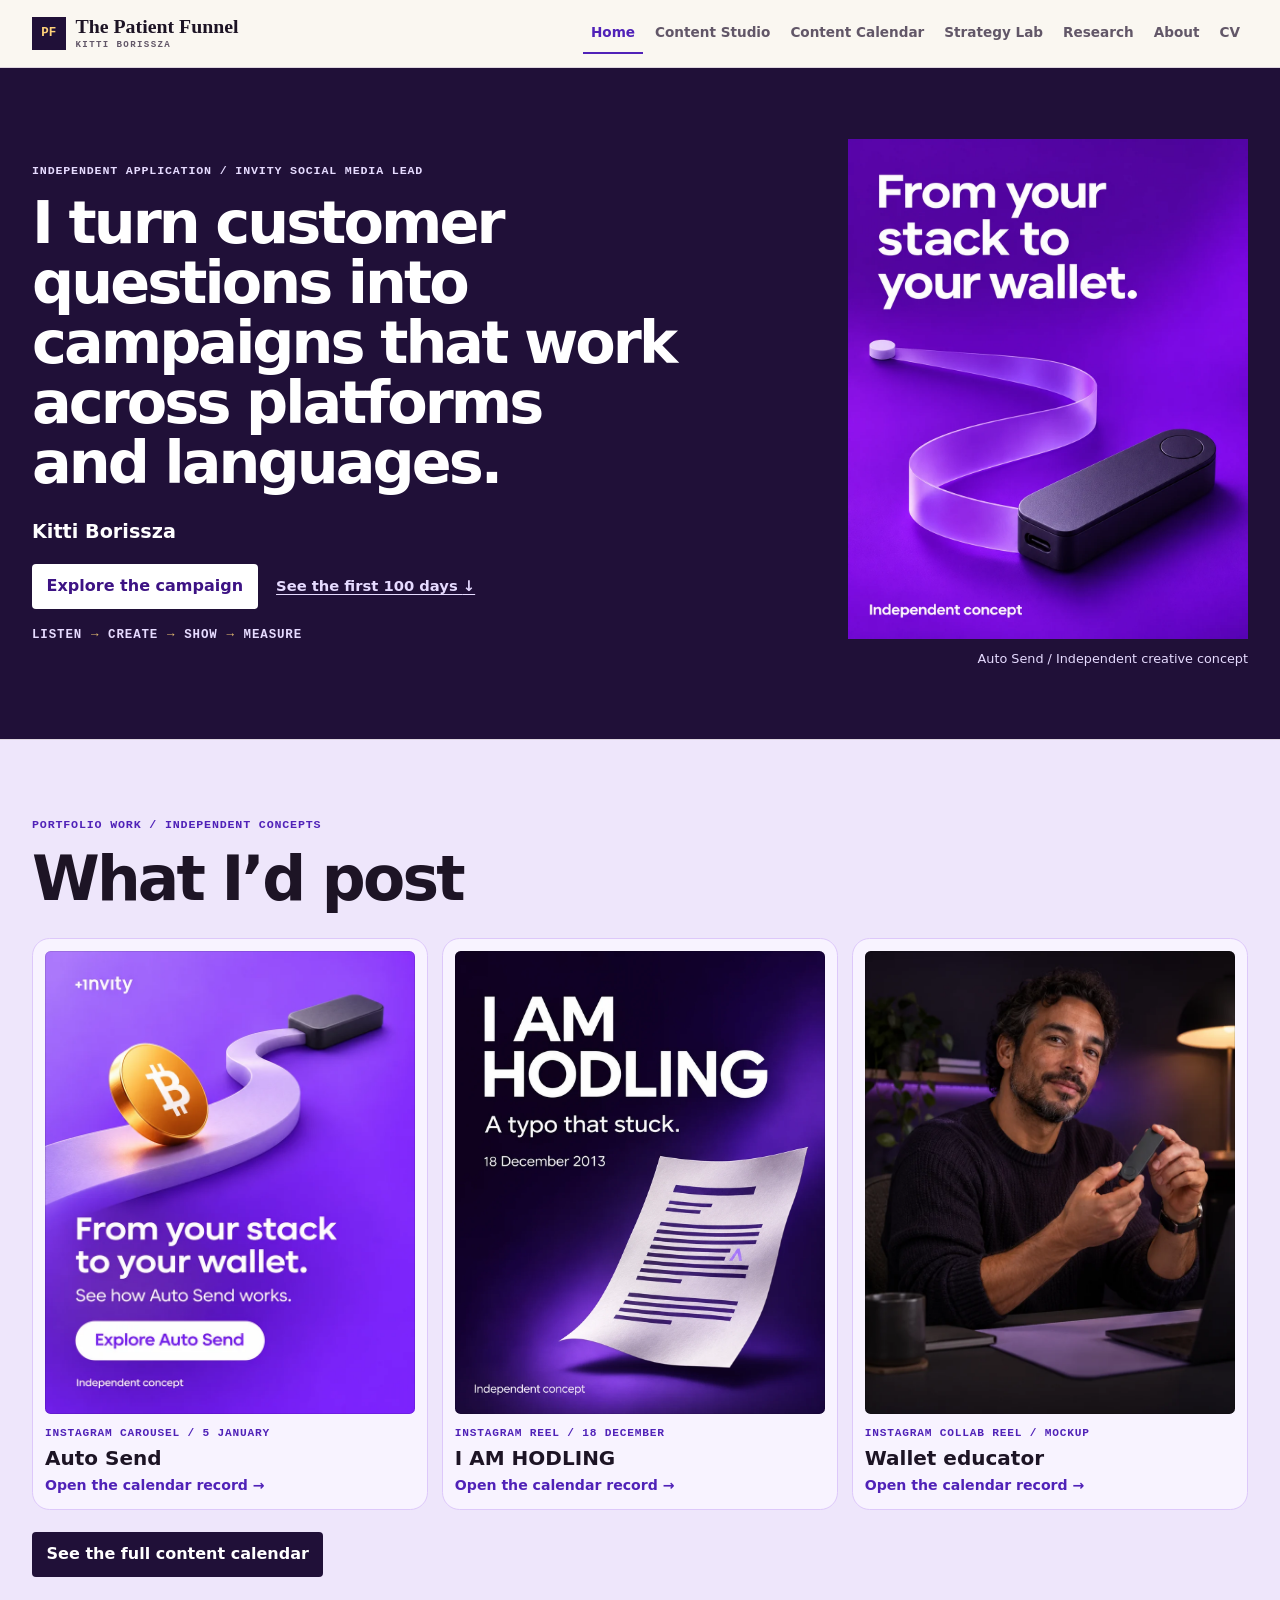
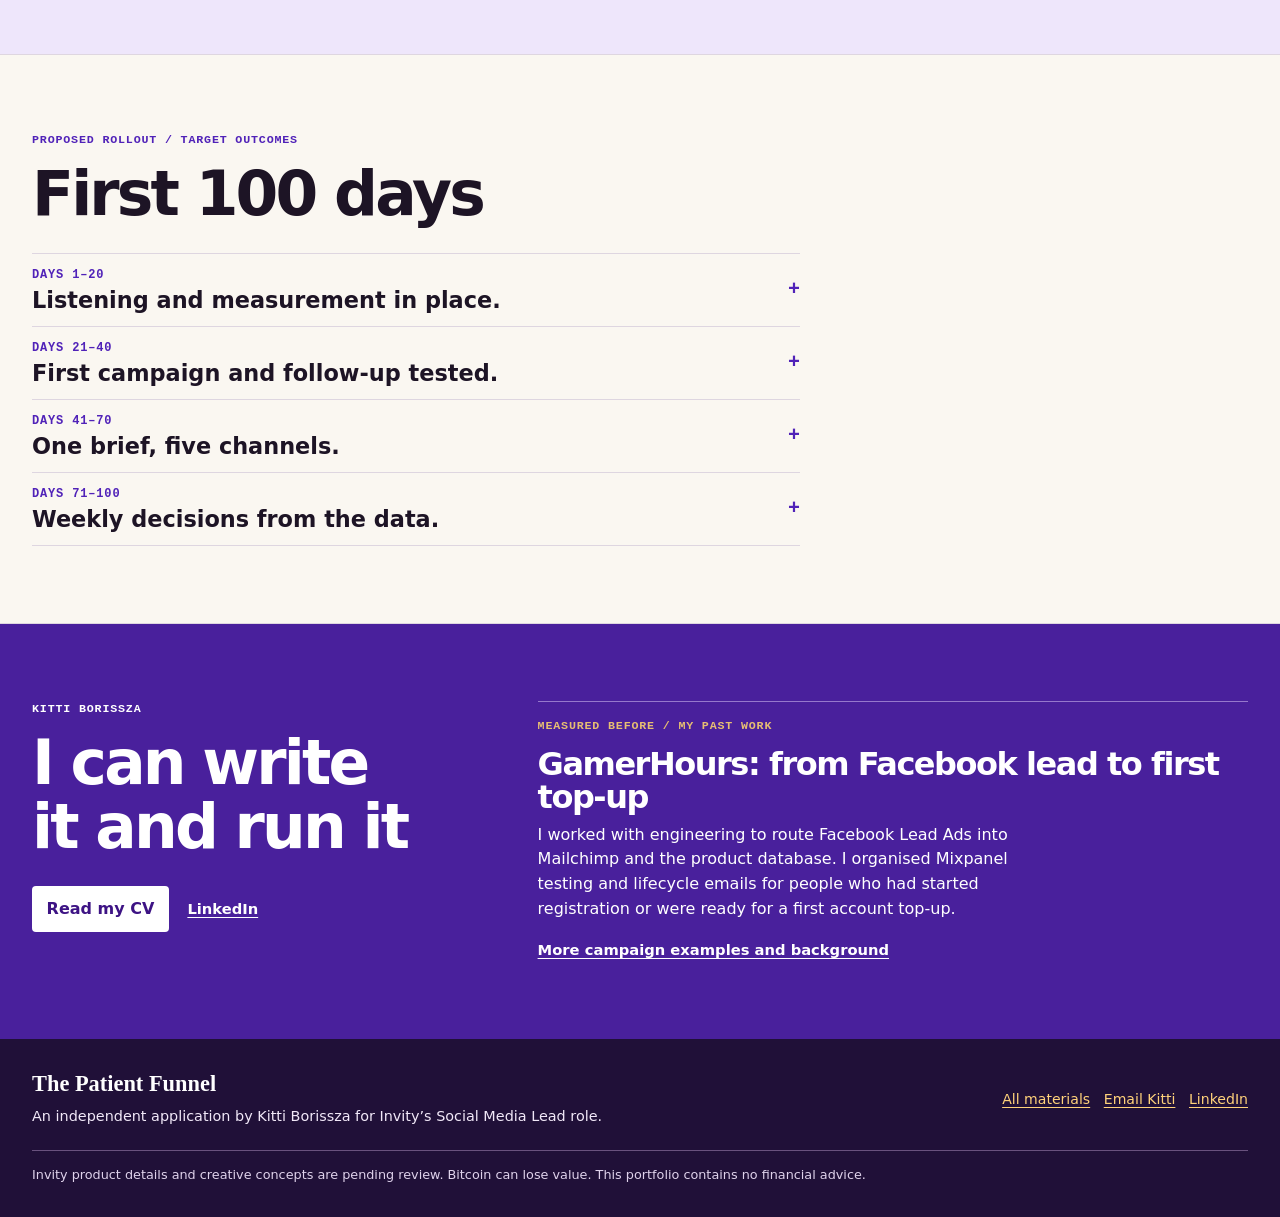
==== commit bc25d56e: "Put every page in one consistent main menu Closes #22" ====
--- a/index.html
+++ b/index.html
@@ -28,9 +28,8 @@
 <body class="index">
 <a class="skip" href="#main">Skip to content</a>
 <header class="site-head"><div class="wrap head-inner">
-  <a class="wordmark" href="index.html" aria-current="page"><span class="monogram" aria-hidden="true">PF</span><span>The Patient Funnel<small>KITTI BORISSZA</small></span></a>
-  <nav aria-label="Main navigation"><a href="ad-gallery.html">Content Studio</a><a href="strategy.html">Strategy Lab</a></nav>
-  <a class="button outline head-cv" href="cv/Kitti-Borissza-Invity-Social-Media-Lead.pdf?v=76632c7b">CV</a>
+  <a class="wordmark" href="index.html"><span class="monogram" aria-hidden="true">PF</span><span>The Patient Funnel<small>KITTI BORISSZA</small></span></a>
+  <nav aria-label="Main navigation"><a href="index.html" aria-current="page">Home</a><a href="ad-gallery.html">Content Studio</a><a href="content-calendar.html">Content Calendar</a><a href="strategy.html">Strategy Lab</a><a href="research.html">Research</a><a href="index.html#about">About</a><a href="cv/Kitti-Borissza-Invity-Social-Media-Lead.pdf?v=76632c7b">CV</a></nav>
 </div></header>
 <main id="main" tabindex="-1">
 
@@ -124,7 +123,7 @@
   </div>
 </section>
 </main>
-<footer class="site-foot"><div class="wrap foot-inner"><div><strong>The Patient Funnel</strong><p>An independent application by Kitti Borissza for Invity’s Social Media Lead role.</p></div><div><a href="content-calendar.html">Content Calendar</a><a href="research.html">Research</a><a href="materials.html">All materials</a><a href="index.html#about">About Kitti</a><a href="mailto:borisszakitti@gmail.com">Email Kitti</a><a href="https://www.linkedin.com/in/kittiborissza">LinkedIn</a></div></div><div class="wrap fineprint">Invity product details and creative concepts are pending review. Bitcoin can lose value. This portfolio contains no financial advice.</div></footer>
+<footer class="site-foot"><div class="wrap foot-inner"><div><strong>The Patient Funnel</strong><p>An independent application by Kitti Borissza for Invity’s Social Media Lead role.</p></div><div><a href="materials.html">All materials</a><a href="mailto:borisszakitti@gmail.com">Email Kitti</a><a href="https://www.linkedin.com/in/kittiborissza">LinkedIn</a></div></div><div class="wrap fineprint">Invity product details and creative concepts are pending review. Bitcoin can lose value. This portfolio contains no financial advice.</div></footer>
 <script type="text/plain" id="legacy-fragments">
   days-channels-heading strategy.html#days-channels-heading
   days-instagram-tab strategy.html#days-instagram-tab
--- a/styles.css
+++ b/styles.css
@@ -48,10 +48,9 @@
 .wordmark small { display: block; margin-top: .2rem; font: 600 .57rem/1.2 var(--mono); color: var(--muted); letter-spacing: .15em; }
 .monogram { display: grid; place-items: center; width: 2.1rem; height: 2.1rem; background: var(--plum); color: var(--amber); font: 600 .78rem/1 var(--mono); }
 .site-head nav { display: flex; flex-wrap: wrap; gap: .1rem .25rem; }
-.site-head nav a { padding: .58rem .58rem; color: var(--muted); text-decoration: none; font-size: .82rem; font-weight: 650; border-bottom: 2px solid transparent; }
+.site-head nav a { padding: .58rem .5rem; color: var(--muted); text-decoration: none; font-size: .85rem; font-weight: 650; border-bottom: 2px solid transparent; }
 .site-head nav a[aria-current] { color: var(--purple); border-color: var(--purple); }
 .site-head nav a:hover { color: var(--purple); }
-.head-cv { min-height: 2.5rem; padding-block: .4rem; font-size: .86rem; }
 .page-intro { display: grid; gap: 1rem; padding-block: clamp(1.6rem, 4vw, 2.9rem); }
 .page-intro h1 { font-size: clamp(2.4rem, 5.6vw, 4.6rem); }
 .intro-copy { font-size: clamp(1rem, 1.85vw, 1.25rem); max-width: 42rem; }
@@ -218,7 +217,6 @@
 @media (min-width: 45rem) {
   .wrap { width: min(100% - 4rem, 76rem); }
   .head-inner { flex-direction: row; align-items: center; justify-content: space-between; padding-block: .8rem; }
-  .site-head nav a { font-size: .9rem; padding-inline: .75rem; }
   .site-head nav { margin-inline-start: auto; }
   .page-intro { grid-template-columns: minmax(0, 1.5fr) minmax(0, 1fr); align-items: end; gap: 1rem 3.5rem; }
   .page-intro .intro-copy { padding-bottom: .2rem; }
@@ -248,7 +246,7 @@
 .forecast-result a { color: var(--amber); }
 .forecast-result a:focus-visible { outline-color: var(--amber); }
 /* Portfolio pitch additions */
-.funnel-cards{display:grid;grid-template-columns:1fr;gap:1rem}.funnel-cards>div{display:grid;grid-row:span 3;grid-template-rows:subgrid;row-gap:0}.funnel-cards>a,.funnel-cards>div{background:#f1e8ff;border:1px solid #ddc8fa;border-radius:.8rem;padding:1.25rem;color:#291141;text-decoration:none}.funnel-cards small,.funnel-cards strong,.funnel-cards span{display:block}.funnel-cards strong{font-size:1.35rem;line-height:1.15;margin:.8rem 0}.funnel-cards small{color:#6016cc;font-weight:700}.concept-intro{padding-block:2rem}.concept-intro #invity-gallery-sample{max-width:70rem;margin:auto}.site-head nav a{font-size:.8rem;padding-inline:.45rem}@media(min-width:45rem){.funnel-cards{grid-template-columns:repeat(2,minmax(0,1fr))}}@media(min-width:70rem){.funnel-cards{grid-template-columns:repeat(4,minmax(0,1fr))}}
+.funnel-cards{display:grid;grid-template-columns:1fr;gap:1rem}.funnel-cards>div{display:grid;grid-row:span 3;grid-template-rows:subgrid;row-gap:0}.funnel-cards>a,.funnel-cards>div{background:#f1e8ff;border:1px solid #ddc8fa;border-radius:.8rem;padding:1.25rem;color:#291141;text-decoration:none}.funnel-cards small,.funnel-cards strong,.funnel-cards span{display:block}.funnel-cards strong{font-size:1.35rem;line-height:1.15;margin:.8rem 0}.funnel-cards small{color:#6016cc;font-weight:700}.concept-intro{padding-block:2rem}.concept-intro #invity-gallery-sample{max-width:70rem;margin:auto}@media(min-width:45rem){.funnel-cards{grid-template-columns:repeat(2,minmax(0,1fr))}}@media(min-width:70rem){.funnel-cards{grid-template-columns:repeat(4,minmax(0,1fr))}}
 
 .research-filter { display: grid; gap: .35rem; max-width: 19rem; margin-block: 1rem; }
 .research-filter label { font-weight: 700; }
@@ -260,7 +258,7 @@
 .research-table thead { background: #f1e8ff; color: #291141; }
 
 .mobile-menu { display: none; }
-@media (max-width: 47rem) {
+@media (max-width: 58rem) {
   .head-inner { flex-direction: row; align-items: center; flex-wrap: wrap; gap: .35rem .5rem; }
   .head-inner .wordmark { flex: 1; }
   .mobile-menu {
@@ -274,12 +272,10 @@
     color: var(--purple);
   }
   .mobile-menu { border: 1px solid var(--line); border-radius: .5rem; background: transparent; }
-  .head-cv { order: 1; }
-  .mobile-menu { order: 2; }
-  .site-head nav { order: 3; }
-  .site-head nav { flex-basis: 100%; }
+  .site-head nav { flex-basis: 100%; flex-direction: column; padding-block: .25rem .5rem; }
   .site-head nav.mobile-collapsible:not(.mobile-open) { display: none; }
-  .site-head nav a { min-height: 44px; }
+  .site-head nav a { display: flex; align-items: center; min-height: 44px; padding-inline: .75rem; border-bottom: 0; border-inline-start: 3px solid transparent; }
+  .site-head nav a[aria-current] { border-inline-start-color: var(--purple); background: #f1e8ff; }
 }
 
 
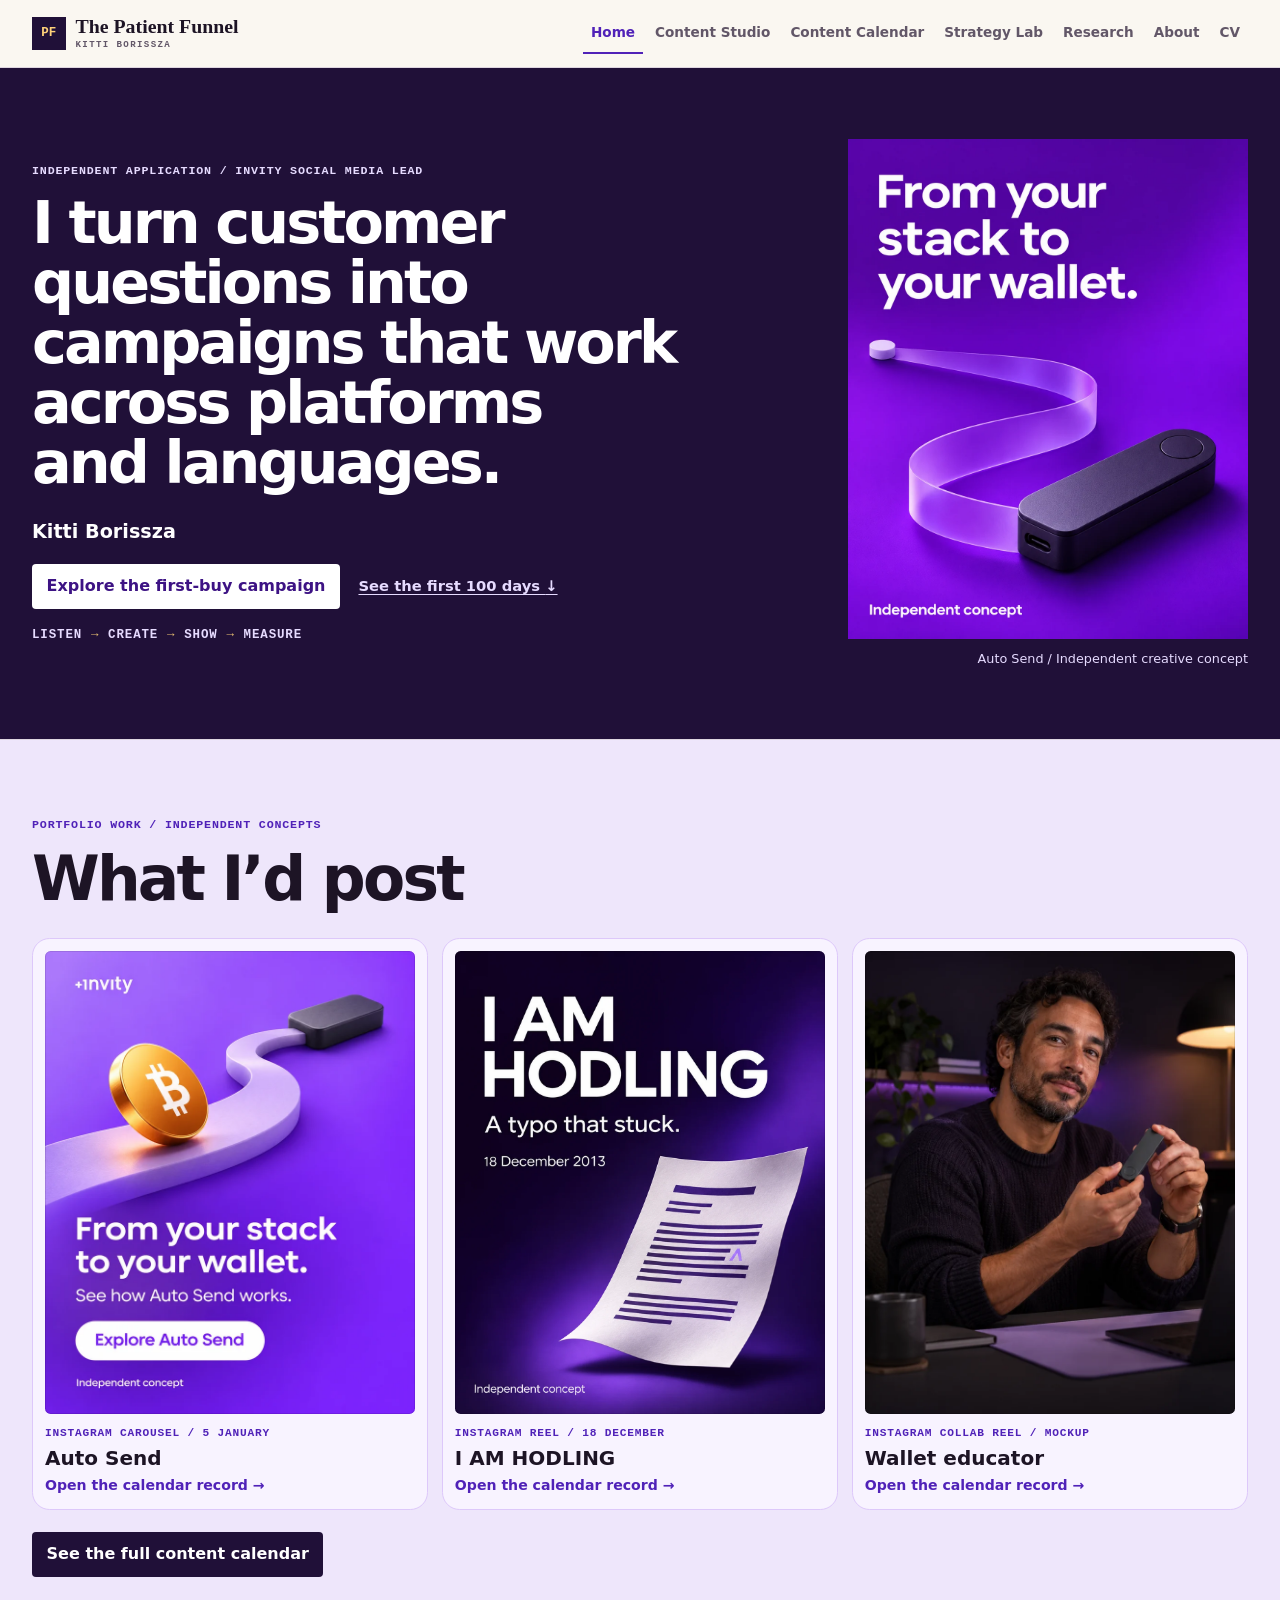
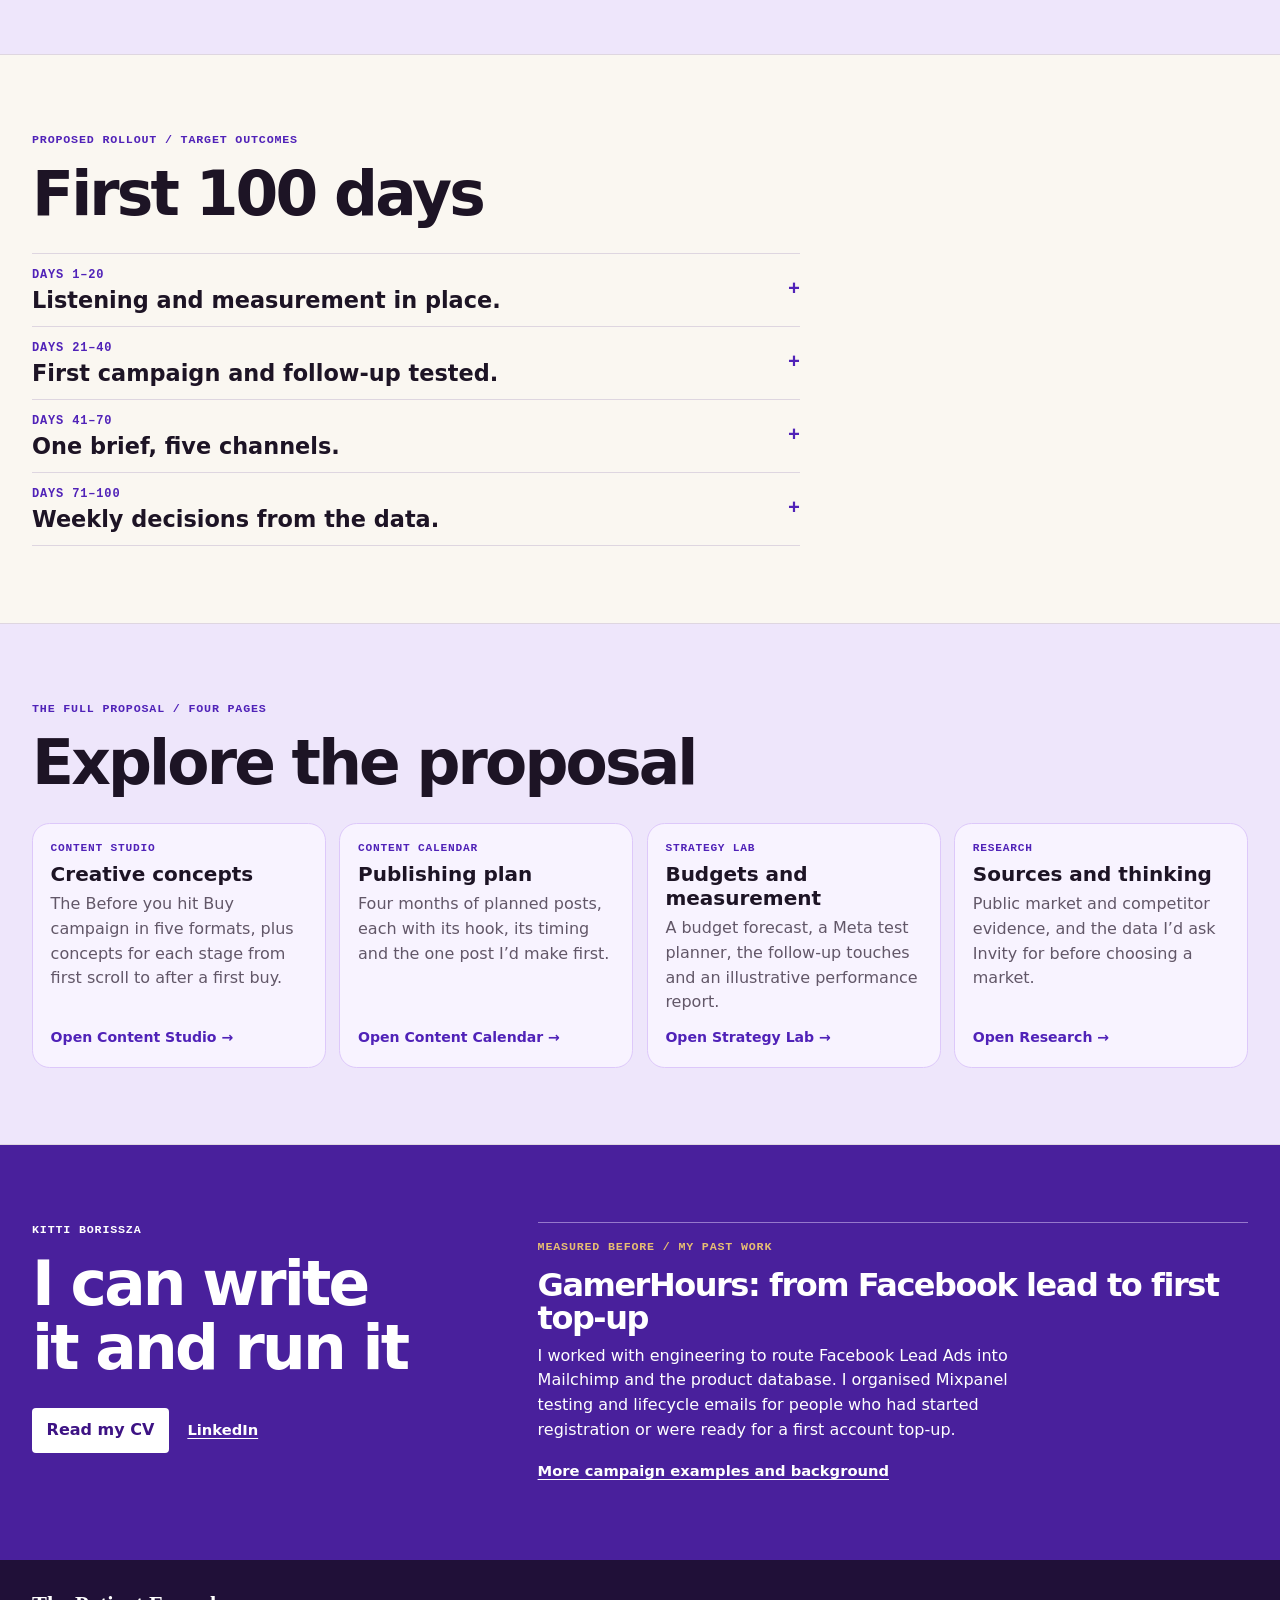
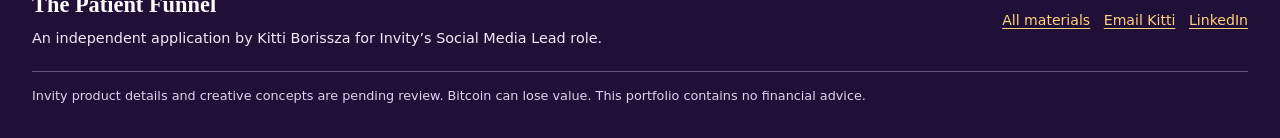
==== commit 165899b4: "Map the proposal on the homepage and name the hero CTA's destination Closes #23" ====
--- a/index.html
+++ b/index.html
@@ -40,7 +40,7 @@
       <h1>I turn customer questions into campaigns that work across platforms and languages.</h1>
       <p class="pitch-byline">Kitti Borissza</p>
       <div class="actions">
-        <a class="button primary" href="ad-gallery.html#creative-fees-1">Explore the campaign</a>
+        <a class="button primary" href="ad-gallery.html#creative-fees-1">Explore the first-buy campaign</a>
         <a class="text-link" href="#days100">See the first 100 days <span aria-hidden="true">↓</span></a>
       </div>
       <ol class="pitch-loop" aria-label="Before you hit Buy, from question to decision"><li>Listen</li><li>Create</li><li>Show</li><li>Measure</li></ol>
@@ -101,6 +101,19 @@
         </div>
       </details>
     </div>
+  </div>
+</section>
+
+<section class="section-band pitch-explore" id="explore" aria-labelledby="explore-h">
+  <div class="wrap">
+    <p class="eyebrow">The full proposal / Four pages</p>
+    <h2 id="explore-h">Explore the proposal</h2>
+    <ul class="route-cards">
+      <li><a href="ad-gallery.html"><small>Content Studio</small><strong>Creative concepts</strong><p>The Before you hit Buy campaign in five formats, plus concepts for each stage from first scroll to after a first buy.</p><span>Open Content Studio →</span></a></li>
+      <li><a href="content-calendar.html"><small>Content Calendar</small><strong>Publishing plan</strong><p>Four months of planned posts, each with its hook, its timing and the one post I’d make first.</p><span>Open Content Calendar →</span></a></li>
+      <li><a href="strategy.html"><small>Strategy Lab</small><strong>Budgets and measurement</strong><p>A budget forecast, a Meta test planner, the follow-up touches and an illustrative performance report.</p><span>Open Strategy Lab →</span></a></li>
+      <li><a href="research.html"><small>Research</small><strong>Sources and thinking</strong><p>Public market and competitor evidence, and the data I’d ask Invity for before choosing a market.</p><span>Open Research →</span></a></li>
+    </ul>
   </div>
 </section>
 
--- a/styles.css
+++ b/styles.css
@@ -332,13 +332,13 @@
 .concept-feed > [role="tabpanel"] > article { height: 100%; }
 
 /* Clickable cards lift slightly on hover. */
-.post-cards a, .evidence-image, .plan-sample, .touch-art, .performance-preview > a, .lifecycle-entries button {
+.post-cards a, .route-cards a, .evidence-image, .plan-sample, .touch-art, .performance-preview > a, .lifecycle-entries button {
   transition-property: scale, border-color, background-color, color;
   transition-duration: 200ms;
   transition-timing-function: cubic-bezier(0.2, 0, 0, 1);
 }
 @media (hover: hover) {
-  .post-cards a:hover, .evidence-image:hover, .plan-sample:hover, .touch-art:hover, .performance-preview > a:hover, .lifecycle-entries button:hover { scale: 1.02; }
+  .post-cards a:hover, .route-cards a:hover, .evidence-image:hover, .plan-sample:hover, .touch-art:hover, .performance-preview > a:hover, .lifecycle-entries button:hover { scale: 1.02; }
 }
 
 /* Accordions slide open and closed where the browser can animate to auto height. */
--- a/pitch.css
+++ b/pitch.css
@@ -1,4 +1,4 @@
-/* The Overview: hero, three finished posts, the First 100 days and the closing proof. */
+/* The Overview: hero, three finished posts, the First 100 days, the proposal map and the closing proof. */
 .pitch-hero {
   background: #201038;
   color: #fff;
@@ -67,6 +67,17 @@
 .day-row strong { color: var(--ink); font-size: clamp(1.1rem, 2.2vw, 1.4rem); line-height: 1.25; }
 .day-row .detail-body p { max-width: 58ch; margin-bottom: .55rem; }
 
+.pitch-explore { background: #eee6fb; }
+.route-cards { display: grid; gap: .85rem; margin: 1.4rem 0 0; padding: 0; list-style: none; }
+.route-cards a { display: grid; height: 100%; grid-template-rows: auto auto 1fr auto; gap: .35rem; padding: 1.1rem; border: 1px solid #ddc8fa; border-radius: 1.1rem; background: #f8f3ff; color: var(--ink); text-decoration: none; }
+.route-cards a:hover { border-color: var(--purple); }
+.route-cards small { color: var(--purple); font: 650 .7rem/1.4 var(--mono); letter-spacing: .07em; text-transform: uppercase; }
+.route-cards strong { font-size: 1.25rem; line-height: 1.2; }
+.route-cards p { margin: 0; color: var(--muted); }
+.route-cards span { margin-top: .4rem; color: var(--purple); font-size: .88rem; font-weight: 700; }
+@media (min-width: 40rem) { .route-cards { grid-template-columns: repeat(2, minmax(0, 1fr)); } }
+@media (min-width: 64rem) { .route-cards { grid-template-columns: repeat(4, minmax(0, 1fr)); } }
+
 .pitch-about { background: #49209c; color: #fff; }
 .pitch-about-inner { display: grid; gap: 2rem; align-items: start; }
 .pitch-about .eyebrow, .pitch-about a { color: #fff; }
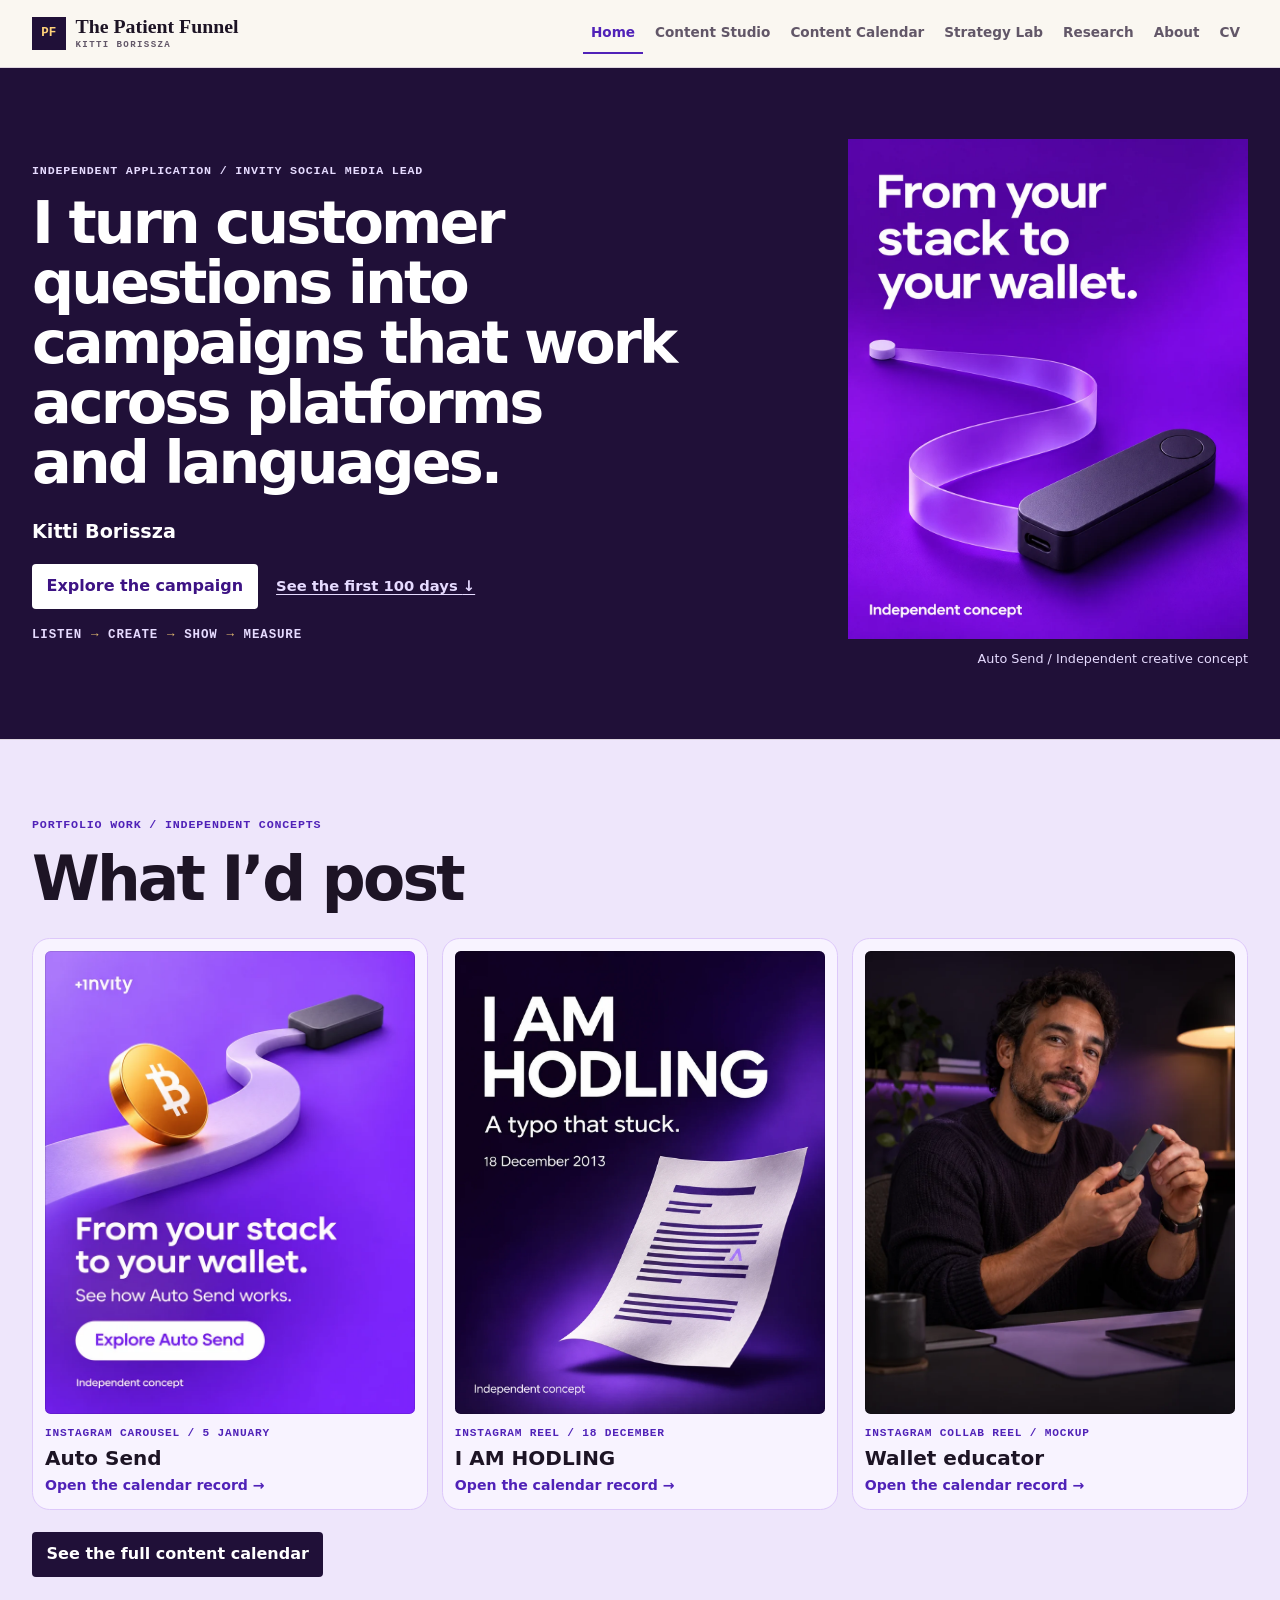
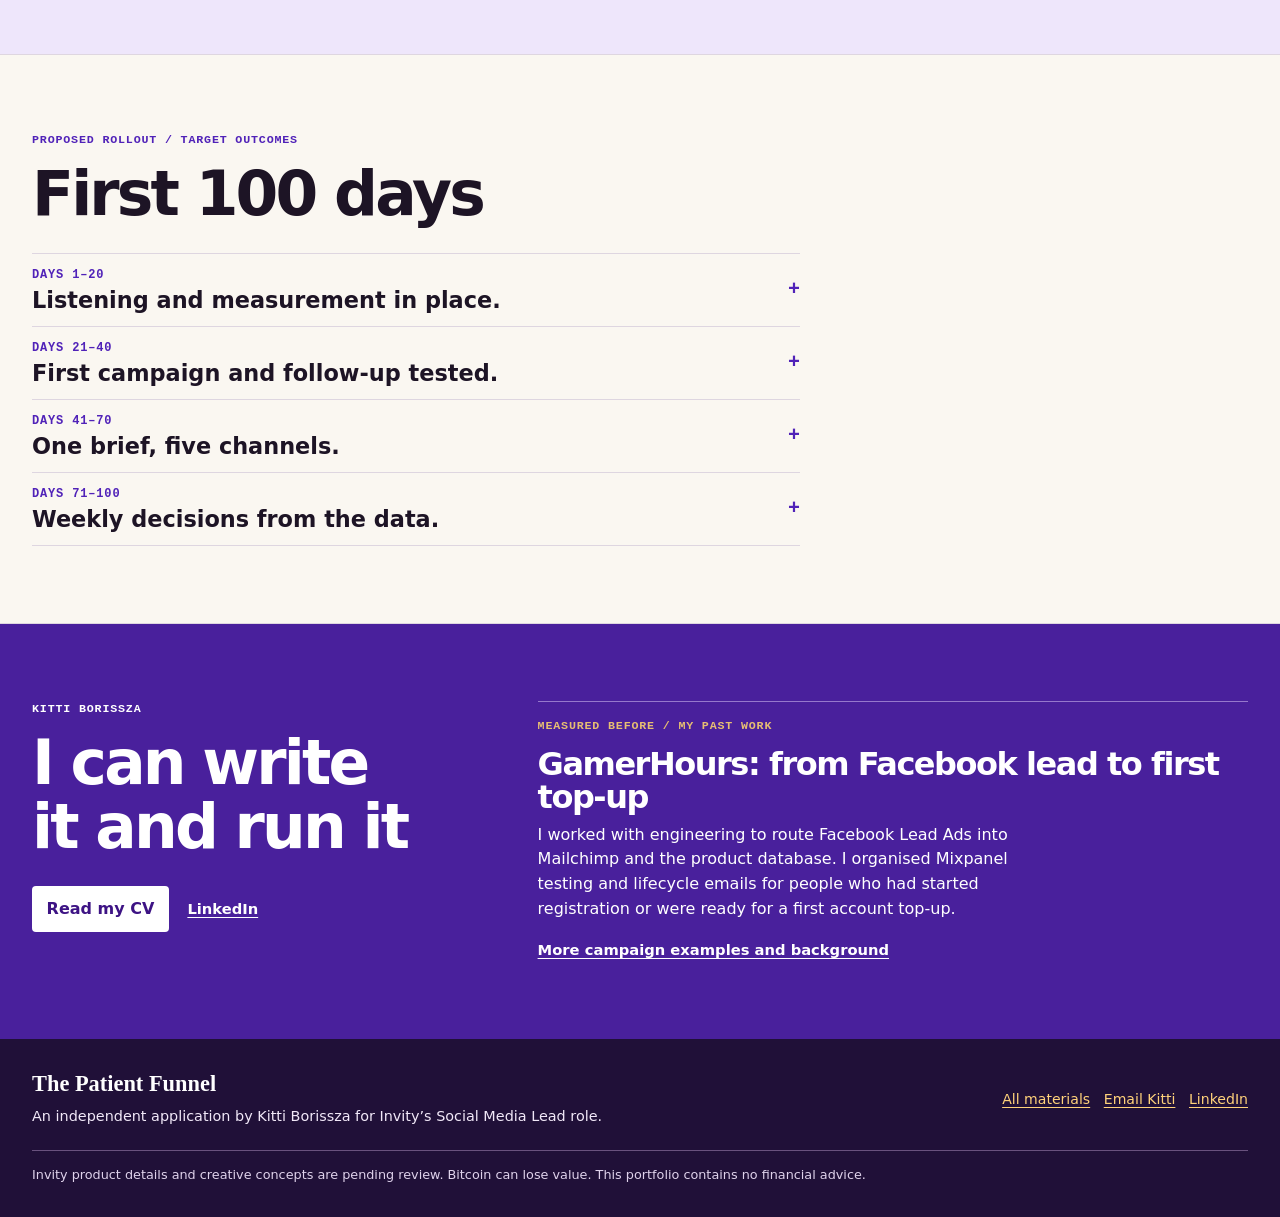
==== commit 42fe3a3e: "Put every page in one consistent main menu (#27) Closes #22" ====
--- a/index.html
+++ b/index.html
@@ -40,7 +40,7 @@
       <h1>I turn customer questions into campaigns that work across platforms and languages.</h1>
       <p class="pitch-byline">Kitti Borissza</p>
       <div class="actions">
-        <a class="button primary" href="ad-gallery.html#creative-fees-1">Explore the first-buy campaign</a>
+        <a class="button primary" href="ad-gallery.html#creative-fees-1">Explore the campaign</a>
         <a class="text-link" href="#days100">See the first 100 days <span aria-hidden="true">↓</span></a>
       </div>
       <ol class="pitch-loop" aria-label="Before you hit Buy, from question to decision"><li>Listen</li><li>Create</li><li>Show</li><li>Measure</li></ol>
@@ -101,19 +101,6 @@
         </div>
       </details>
     </div>
-  </div>
-</section>
-
-<section class="section-band pitch-explore" id="explore" aria-labelledby="explore-h">
-  <div class="wrap">
-    <p class="eyebrow">The full proposal / Four pages</p>
-    <h2 id="explore-h">Explore the proposal</h2>
-    <ul class="route-cards">
-      <li><a href="ad-gallery.html"><small>Content Studio</small><strong>Creative concepts</strong><p>The Before you hit Buy campaign in five formats, plus concepts for each stage from first scroll to after a first buy.</p><span>Open Content Studio →</span></a></li>
-      <li><a href="content-calendar.html"><small>Content Calendar</small><strong>Publishing plan</strong><p>Four months of planned posts, each with its hook, its timing and the one post I’d make first.</p><span>Open Content Calendar →</span></a></li>
-      <li><a href="strategy.html"><small>Strategy Lab</small><strong>Budgets and measurement</strong><p>A budget forecast, a Meta test planner, the follow-up touches and an illustrative performance report.</p><span>Open Strategy Lab →</span></a></li>
-      <li><a href="research.html"><small>Research</small><strong>Sources and thinking</strong><p>Public market and competitor evidence, and the data I’d ask Invity for before choosing a market.</p><span>Open Research →</span></a></li>
-    </ul>
   </div>
 </section>
 
--- a/styles.css
+++ b/styles.css
@@ -332,13 +332,13 @@
 .concept-feed > [role="tabpanel"] > article { height: 100%; }
 
 /* Clickable cards lift slightly on hover. */
-.post-cards a, .route-cards a, .evidence-image, .plan-sample, .touch-art, .performance-preview > a, .lifecycle-entries button {
+.post-cards a, .evidence-image, .plan-sample, .touch-art, .performance-preview > a, .lifecycle-entries button {
   transition-property: scale, border-color, background-color, color;
   transition-duration: 200ms;
   transition-timing-function: cubic-bezier(0.2, 0, 0, 1);
 }
 @media (hover: hover) {
-  .post-cards a:hover, .route-cards a:hover, .evidence-image:hover, .plan-sample:hover, .touch-art:hover, .performance-preview > a:hover, .lifecycle-entries button:hover { scale: 1.02; }
+  .post-cards a:hover, .evidence-image:hover, .plan-sample:hover, .touch-art:hover, .performance-preview > a:hover, .lifecycle-entries button:hover { scale: 1.02; }
 }
 
 /* Accordions slide open and closed where the browser can animate to auto height. */
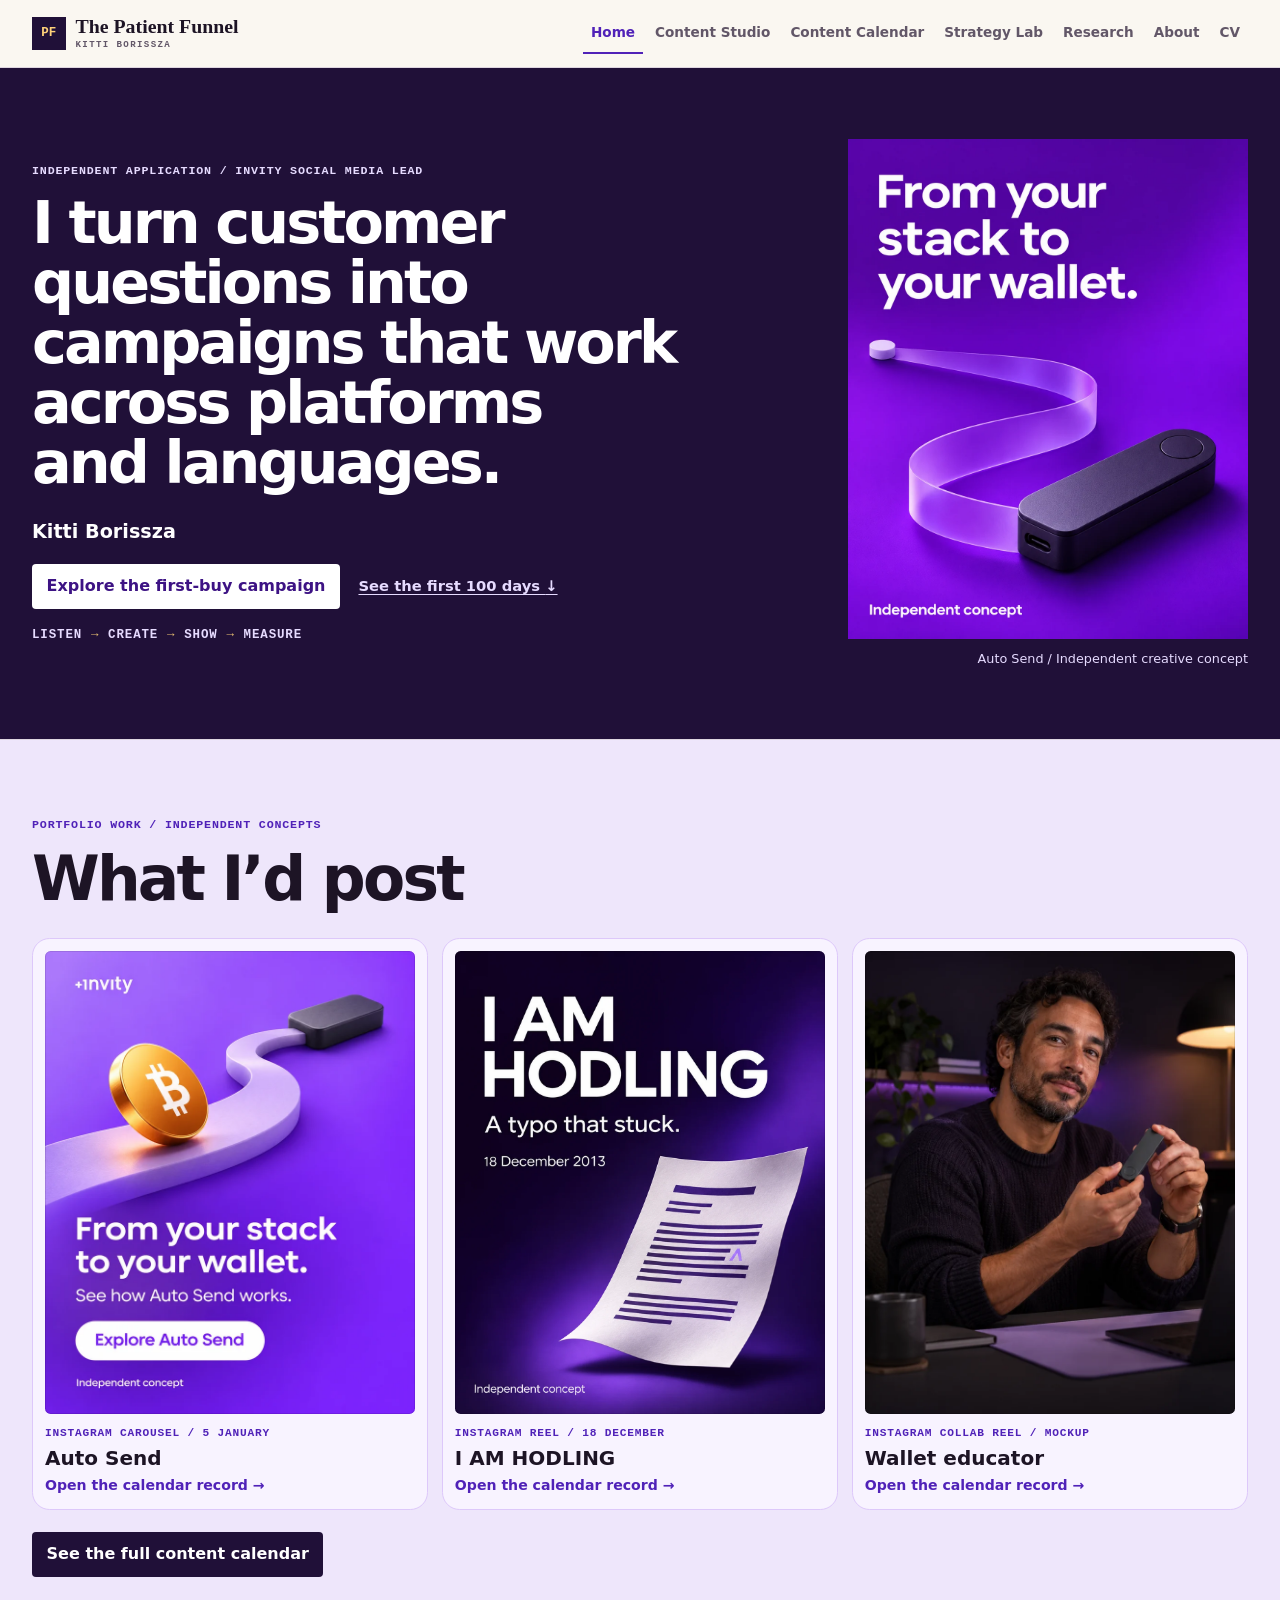
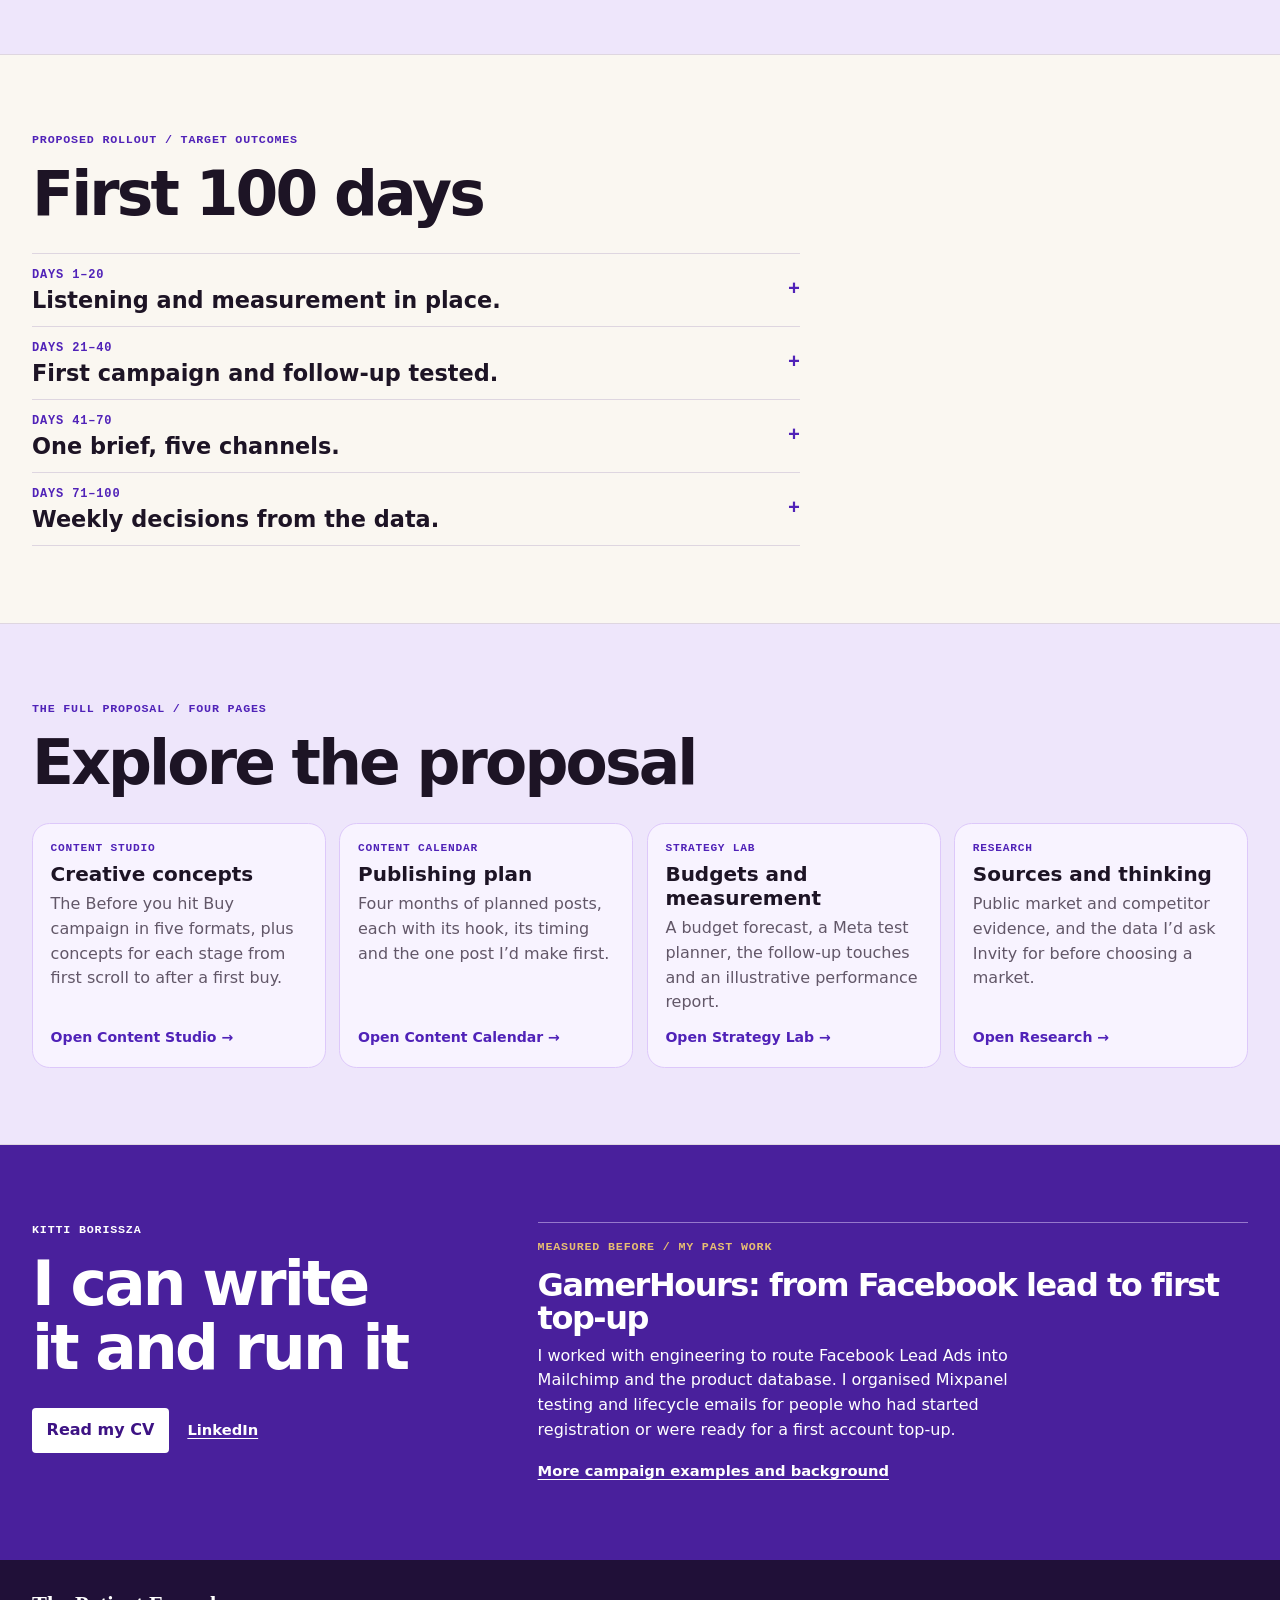
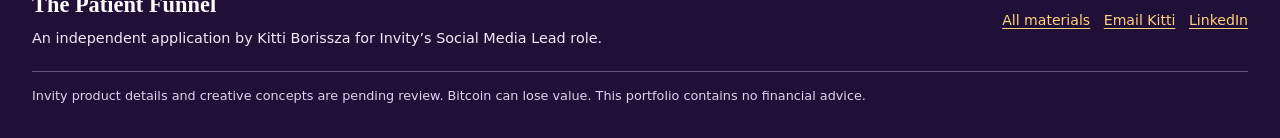
==== commit edd5dbb0: "Map the proposal on the homepage and name the hero CTA's destination (#29) Closes #23" ====
--- a/index.html
+++ b/index.html
@@ -40,7 +40,7 @@
       <h1>I turn customer questions into campaigns that work across platforms and languages.</h1>
       <p class="pitch-byline">Kitti Borissza</p>
       <div class="actions">
-        <a class="button primary" href="ad-gallery.html#creative-fees-1">Explore the campaign</a>
+        <a class="button primary" href="ad-gallery.html#creative-fees-1">Explore the first-buy campaign</a>
         <a class="text-link" href="#days100">See the first 100 days <span aria-hidden="true">↓</span></a>
       </div>
       <ol class="pitch-loop" aria-label="Before you hit Buy, from question to decision"><li>Listen</li><li>Create</li><li>Show</li><li>Measure</li></ol>
@@ -101,6 +101,19 @@
         </div>
       </details>
     </div>
+  </div>
+</section>
+
+<section class="section-band pitch-explore" id="explore" aria-labelledby="explore-h">
+  <div class="wrap">
+    <p class="eyebrow">The full proposal / Four pages</p>
+    <h2 id="explore-h">Explore the proposal</h2>
+    <ul class="route-cards">
+      <li><a href="ad-gallery.html"><small>Content Studio</small><strong>Creative concepts</strong><p>The Before you hit Buy campaign in five formats, plus concepts for each stage from first scroll to after a first buy.</p><span>Open Content Studio →</span></a></li>
+      <li><a href="content-calendar.html"><small>Content Calendar</small><strong>Publishing plan</strong><p>Four months of planned posts, each with its hook, its timing and the one post I’d make first.</p><span>Open Content Calendar →</span></a></li>
+      <li><a href="strategy.html"><small>Strategy Lab</small><strong>Budgets and measurement</strong><p>A budget forecast, a Meta test planner, the follow-up touches and an illustrative performance report.</p><span>Open Strategy Lab →</span></a></li>
+      <li><a href="research.html"><small>Research</small><strong>Sources and thinking</strong><p>Public market and competitor evidence, and the data I’d ask Invity for before choosing a market.</p><span>Open Research →</span></a></li>
+    </ul>
   </div>
 </section>
 
--- a/styles.css
+++ b/styles.css
@@ -332,13 +332,13 @@
 .concept-feed > [role="tabpanel"] > article { height: 100%; }
 
 /* Clickable cards lift slightly on hover. */
-.post-cards a, .evidence-image, .plan-sample, .touch-art, .performance-preview > a, .lifecycle-entries button {
+.post-cards a, .route-cards a, .evidence-image, .plan-sample, .touch-art, .performance-preview > a, .lifecycle-entries button {
   transition-property: scale, border-color, background-color, color;
   transition-duration: 200ms;
   transition-timing-function: cubic-bezier(0.2, 0, 0, 1);
 }
 @media (hover: hover) {
-  .post-cards a:hover, .evidence-image:hover, .plan-sample:hover, .touch-art:hover, .performance-preview > a:hover, .lifecycle-entries button:hover { scale: 1.02; }
+  .post-cards a:hover, .route-cards a:hover, .evidence-image:hover, .plan-sample:hover, .touch-art:hover, .performance-preview > a:hover, .lifecycle-entries button:hover { scale: 1.02; }
 }
 
 /* Accordions slide open and closed where the browser can animate to auto height. */
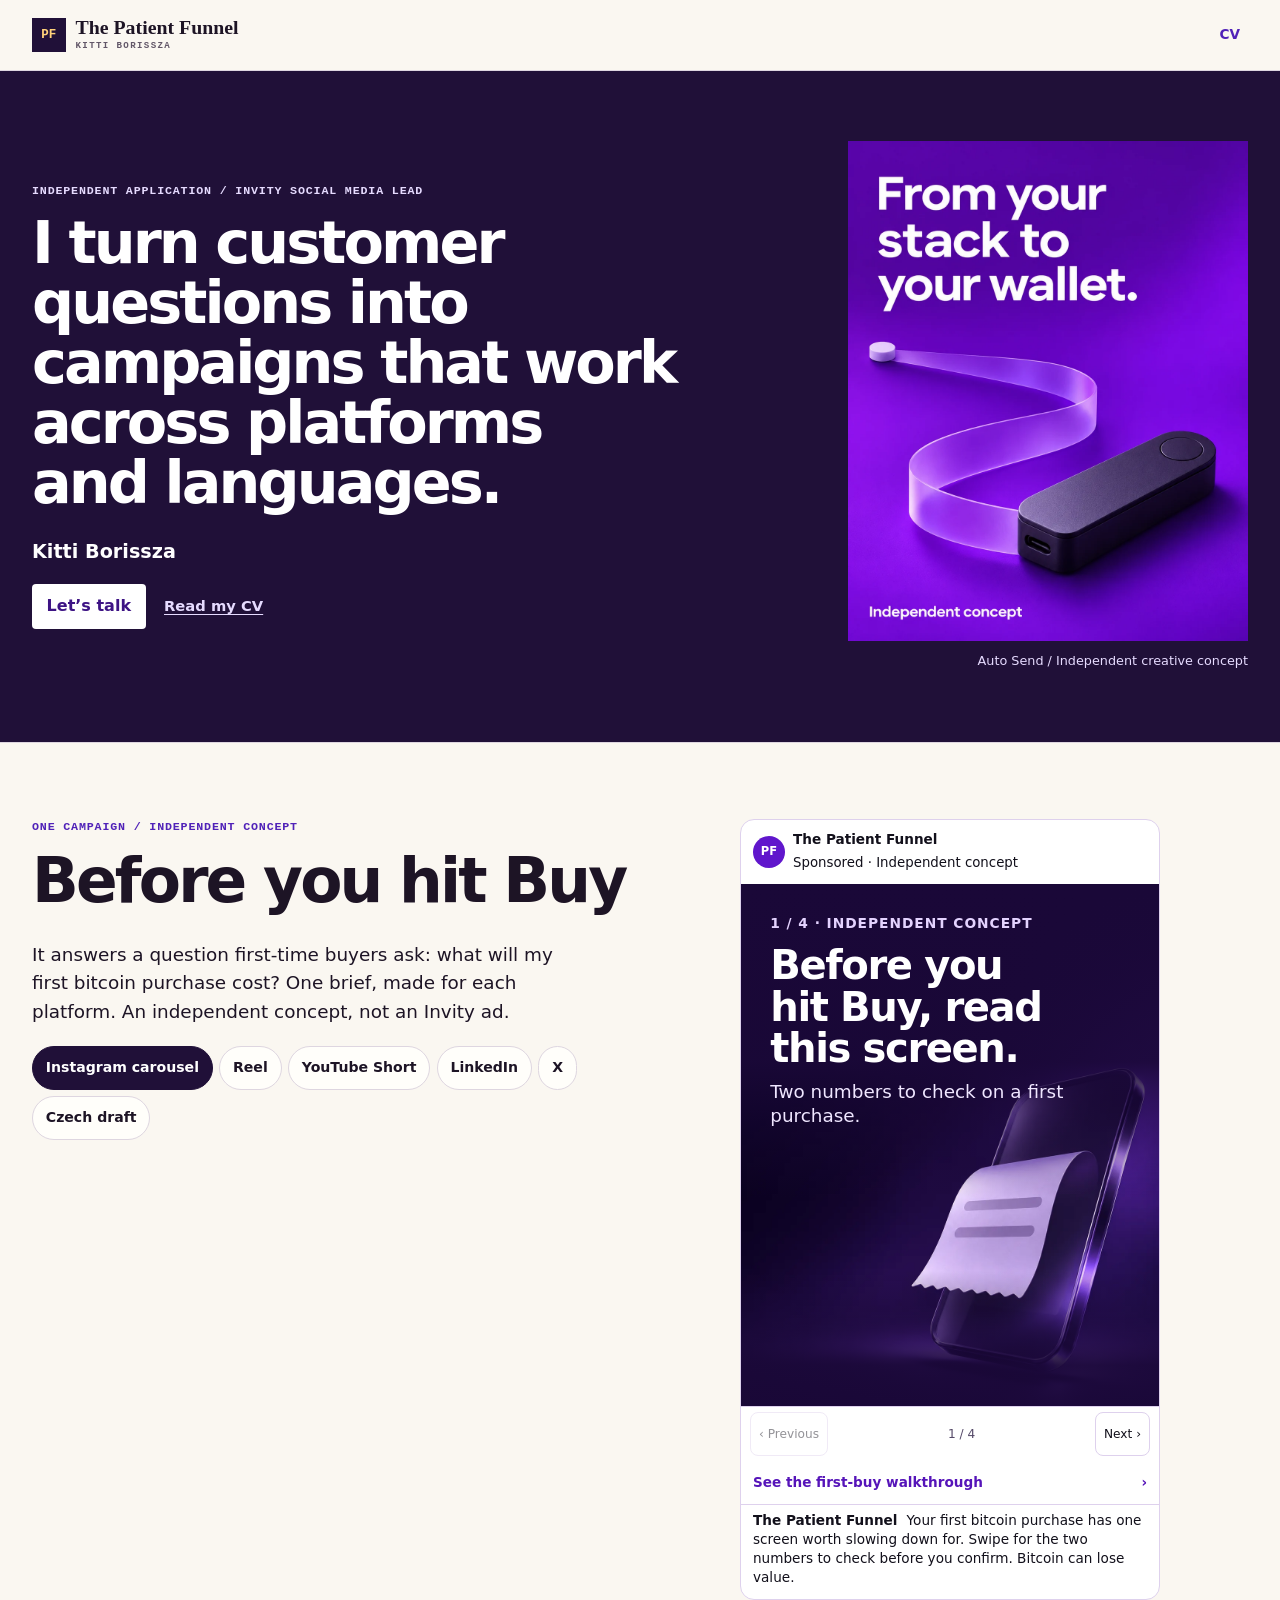
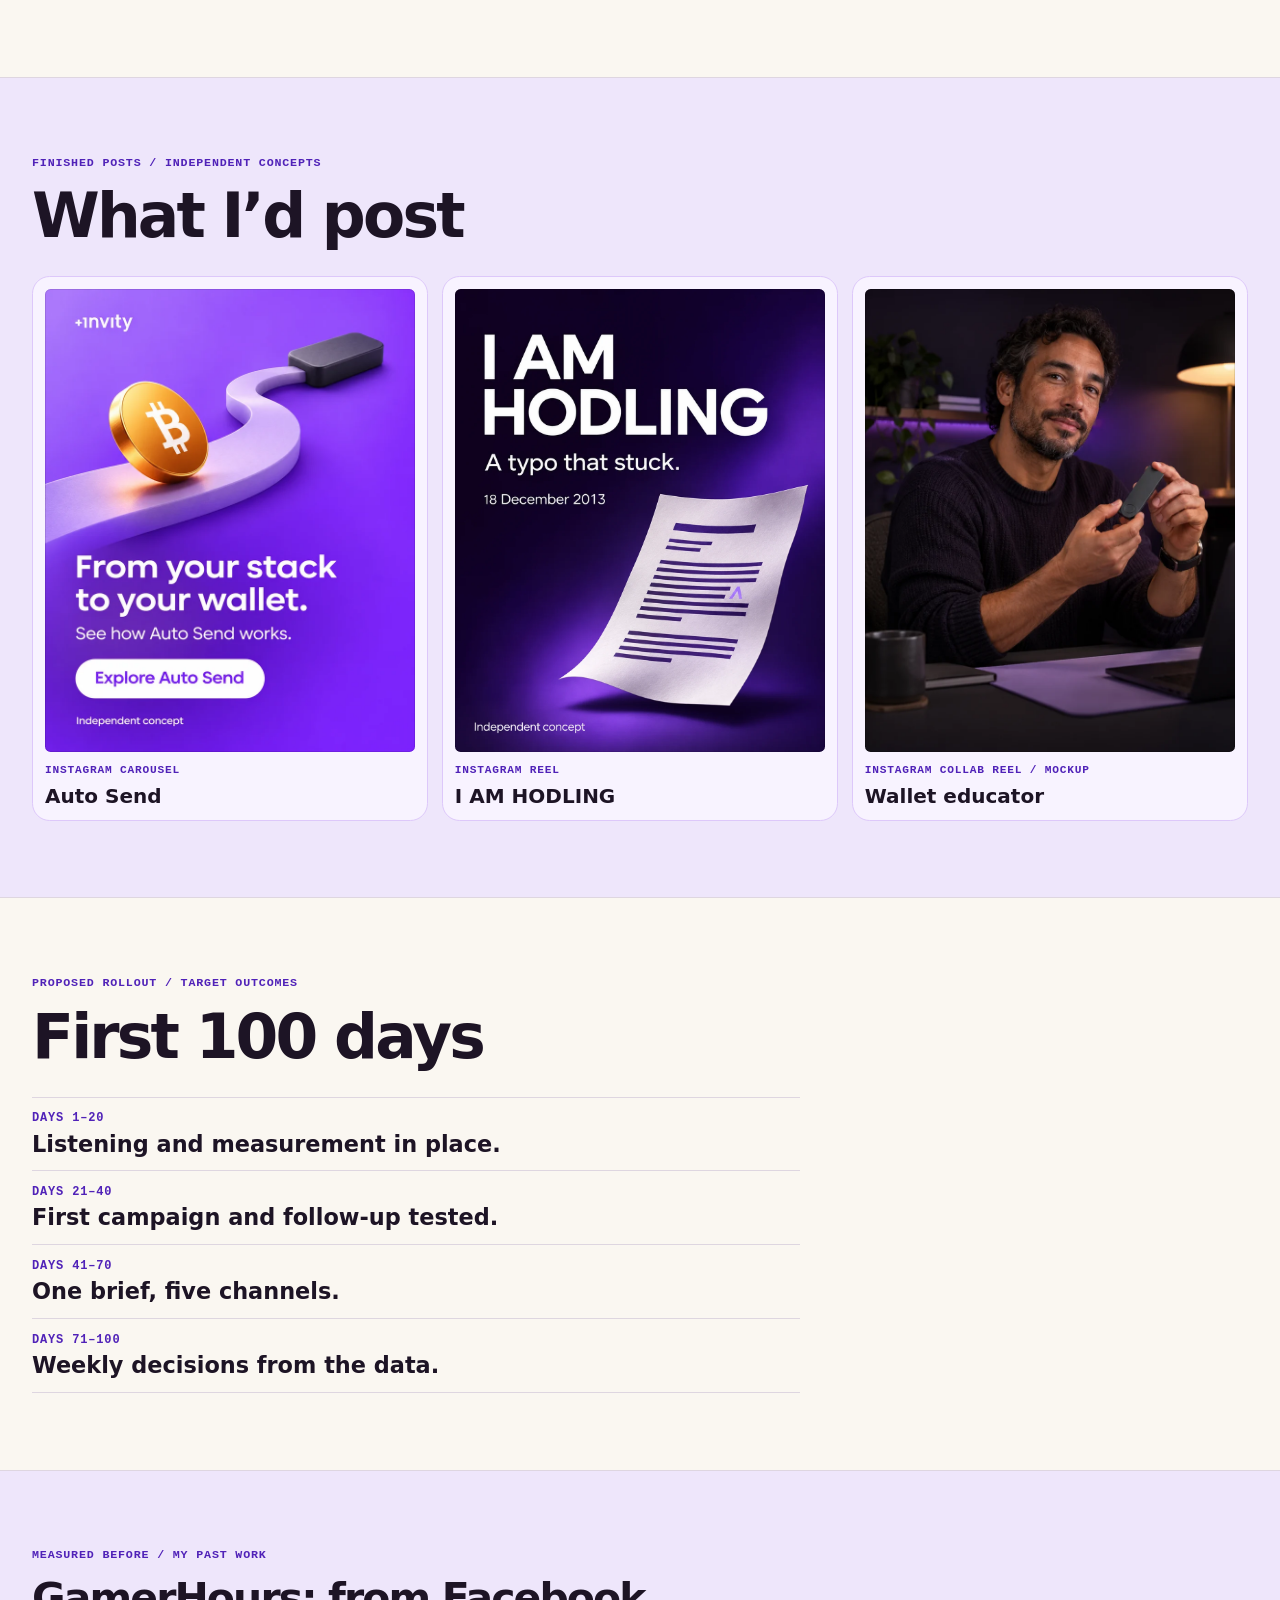
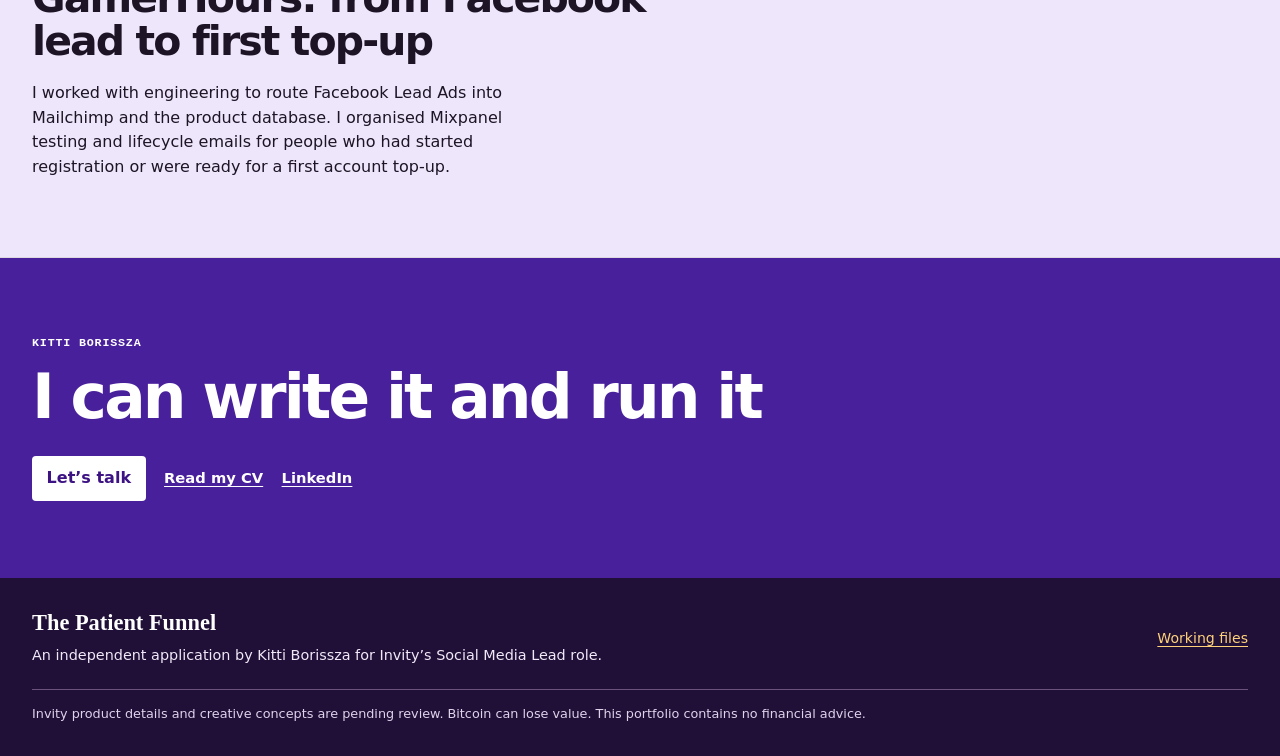
==== commit 90424c63: "Turn the homepage into a one-page pitch Hero with Let's talk and CV, Before you hit Buy playable on " ====
--- a/index.html
+++ b/index.html
@@ -4,7 +4,7 @@
 <meta charset="utf-8">
 <meta name="viewport" content="width=device-width, initial-scale=1">
 <title>Kitti Borissza for Invity · The Patient Funnel</title>
-<meta name="description" content="An independent application by Kitti Borissza for the Social Media Lead role at Invity: one campaign from customer question to next decision, three finished posts and a first-100-days plan.">
+<meta name="description" content="An independent application by Kitti Borissza for the Social Media Lead role at Invity: one campaign in five formats, three finished posts and a first-100-days plan.">
 <meta name="author" content="Kitti Borissza">
 <meta name="referrer" content="strict-origin-when-cross-origin">
 <link rel="canonical" href="https://kittiborissza.github.io/the-patient-funnel/">
@@ -21,15 +21,17 @@
 <meta name="theme-color" content="#24084c">
 <link rel="icon" href="data:,">
 <link rel="stylesheet" href="styles.css">
-<link rel="stylesheet" href="pitch.css?v=one-campaign">
-<script src="interactions.js?v=one-campaign" defer></script>
+<link rel="stylesheet" href="pitch.css?v=one-page">
+<link rel="stylesheet" href="fees-concept.css?v=one-page">
+<script src="interactions.js?v=one-page" defer></script>
+<script src="fees-concept.js?v=one-page" defer></script>
 
 </head>
 <body class="index">
 <a class="skip" href="#main">Skip to content</a>
 <header class="site-head"><div class="wrap head-inner">
   <a class="wordmark" href="index.html"><span class="monogram" aria-hidden="true">PF</span><span>The Patient Funnel<small>KITTI BORISSZA</small></span></a>
-  <nav aria-label="Main navigation"><a href="index.html" aria-current="page">Home</a><a href="ad-gallery.html">Content Studio</a><a href="content-calendar.html">Content Calendar</a><a href="strategy.html">Strategy Lab</a><a href="research.html">Research</a><a href="index.html#about">About</a><a href="cv/Kitti-Borissza-Invity-Social-Media-Lead.pdf?v=76632c7b">CV</a></nav>
+  <a class="head-cv" href="cv/Kitti-Borissza-Invity-Social-Media-Lead.pdf?v=76632c7b">CV</a>
 </div></header>
 <main id="main" tabindex="-1">
 
@@ -40,10 +42,9 @@
       <h1>I turn customer questions into campaigns that work across platforms and languages.</h1>
       <p class="pitch-byline">Kitti Borissza</p>
       <div class="actions">
-        <a class="button primary" href="ad-gallery.html#creative-fees-1">Explore the first-buy campaign</a>
-        <a class="text-link" href="#days100">See the first 100 days <span aria-hidden="true">↓</span></a>
+        <a class="button primary" href="mailto:borisszakitti@gmail.com?subject=Social%20Media%20Lead%20at%20Invity">Let’s talk</a>
+        <a class="text-link" href="cv/Kitti-Borissza-Invity-Social-Media-Lead.pdf?v=76632c7b">Read my CV</a>
       </div>
-      <ol class="pitch-loop" aria-label="Before you hit Buy, from question to decision"><li>Listen</li><li>Create</li><li>Show</li><li>Measure</li></ol>
     </div>
     <figure class="pitch-cover">
       <img src="assets/auto-send-creative.webp" width="1080" height="1350" fetchpriority="high" alt="Auto Send concept artwork reading From your stack to your wallet. A violet ribbon leads to a hardware wallet.">
@@ -52,18 +53,37 @@
   </div>
 </header>
 
+<section class="section-band pitch-campaign" id="campaign" aria-labelledby="campaign-h">
+  <div class="wrap pitch-campaign-inner">
+    <div>
+      <p class="eyebrow">One campaign / Independent concept</p>
+      <h2 id="campaign-h">Before you hit Buy</h2>
+      <p class="pitch-lede">It answers a question first-time buyers ask: what will my first bitcoin purchase cost? One brief, made for each platform. An independent concept, not an Invity ad.</p>
+      <div class="bh-formats" role="group" aria-label="Format">
+        <button type="button" data-bh-format="post" aria-pressed="true">Instagram carousel</button>
+        <button type="button" data-bh-format="ig" aria-pressed="false">Reel</button>
+        <button type="button" data-bh-format="yt" aria-pressed="false">YouTube Short</button>
+        <button type="button" data-bh-format="li" aria-pressed="false">LinkedIn</button>
+        <button type="button" data-bh-format="x" aria-pressed="false">X</button>
+        <button type="button" data-bh-format="cs" aria-pressed="false">Czech draft</button>
+      </div>
+    </div>
+    <div id="fees-concept">
+      <div data-bh-stage></div>
+      <noscript><img src="assets/fees-campaign/cover.webp" width="1080" height="1350" alt="Before you hit Buy carousel cover. A lilac receipt curls forward from a dark glass phone."></noscript>
+    </div>
+  </div>
+</section>
+
 <section class="section-band pitch-creative" id="make" aria-labelledby="make-h">
   <div class="wrap">
-    <p class="eyebrow">Portfolio work / Independent concepts</p>
+    <p class="eyebrow">Finished posts / Independent concepts</p>
     <h2 id="make-h">What I’d post</h2>
     <ul class="post-cards">
-      <li><a href="content-calendar.html#j05"><img src="assets/auto-send-cover.webp" width="768" height="960" loading="lazy" alt="Auto Send carousel cover. A bitcoin rolls along a ribbon to a hardware wallet under the line From your stack to your wallet."><small>Instagram carousel / 5 January</small><strong>Auto Send</strong><span>Open the calendar record →</span></a></li>
-      <li><a href="content-calendar.html#d18"><img src="assets/hodl-creative.webp" width="1080" height="1350" loading="lazy" alt="Deep purple artwork reading I AM HODLING with the date 18 December 2013 and a risk note about holding."><small>Instagram Reel / 18 December</small><strong>I AM HODLING</strong><span>Open the calendar record →</span></a></li>
-      <li><a href="content-calendar.html#creator-wallet"><img src="assets/creator-wallet.webp" width="810" height="1440" loading="lazy" alt="Illustrative creator holding a hardware wallet at a desk."><small>Instagram Collab Reel / Mockup</small><strong>Wallet educator</strong><span>Open the calendar record →</span></a></li>
+      <li><img src="assets/auto-send-cover.webp" width="768" height="960" loading="lazy" alt="Auto Send carousel cover. A bitcoin rolls along a ribbon to a hardware wallet under the line From your stack to your wallet."><small>Instagram carousel</small><strong>Auto Send</strong></li>
+      <li><img src="assets/hodl-creative.webp" width="1080" height="1350" loading="lazy" alt="Deep purple artwork reading I AM HODLING with the date 18 December 2013 and a risk note about holding."><small>Instagram Reel</small><strong>I AM HODLING</strong></li>
+      <li><img src="assets/creator-wallet.webp" width="810" height="1440" loading="lazy" alt="Illustrative creator holding a hardware wallet at a desk."><small>Instagram Collab Reel / Mockup</small><strong>Wallet educator</strong></li>
     </ul>
-    <div class="work-links">
-      <a class="button primary" href="content-calendar.html">See the full content calendar</a>
-    </div>
   </div>
 </section>
 
@@ -71,72 +91,36 @@
   <div class="wrap">
     <p class="eyebrow">Proposed rollout / Target outcomes</p>
     <h2 id="days100-h">First 100 days</h2>
-    <div class="day-rows">
-      <details class="disclosure day-row" id="days-1-20">
-        <summary><span><small>Days 1–20</small><strong>Listening and measurement in place.</strong></span></summary>
-        <div class="detail-body">
-          <p>Start the listening inbox, the light Calendar intake, tracking and event validation, and a reporting baseline in parallel.</p>
-          <a class="text-link" href="content-calendar.html#signal-first-buy-cost">Open the example listening signal and its brief</a>
-        </div>
-      </details>
-      <details class="disclosure day-row" id="days-21-40">
-        <summary><span><small>Days 21–40</small><strong>First campaign and follow-up tested.</strong></span></summary>
-        <div class="detail-body">
-          <p>Publish the first planned campaign. Run the hook test and eligible custody remarketing once the tracking and audience are usable.</p>
-          <a class="text-link" href="strategy.html#planner">Open the Meta test planner in Strategy Lab</a>
-        </div>
-      </details>
-      <details class="disclosure day-row" id="days-41-70">
-        <summary><span><small>Days 41–70</small><strong>One brief, five channels.</strong></span></summary>
-        <div class="detail-body">
-          <p>Turn the working brief into reusable templates and route the draft back to the Calendar for review.</p>
-          <a class="text-link" href="ad-gallery.html#creative-fees-1">Open the Before you hit Buy preview in Content Studio</a>
-        </div>
-      </details>
-      <details class="disclosure day-row" id="days-71-100">
-        <summary><span><small>Days 71–100</small><strong>Weekly decisions from the data.</strong></span></summary>
-        <div class="detail-body">
-          <p>Use the reporting loop to decide what to test next.</p>
-          <a class="text-link" href="strategy.html#creative-performance">Open the illustrative Creative Performance report in Strategy Lab</a>
-        </div>
-      </details>
-    </div>
-  </div>
-</section>
-
-<section class="section-band pitch-explore" id="explore" aria-labelledby="explore-h">
-  <div class="wrap">
-    <p class="eyebrow">The full proposal / Four pages</p>
-    <h2 id="explore-h">Explore the proposal</h2>
-    <ul class="route-cards">
-      <li><a href="ad-gallery.html"><small>Content Studio</small><strong>Creative concepts</strong><p>The Before you hit Buy campaign in five formats, plus concepts for each stage from first scroll to after a first buy.</p><span>Open Content Studio →</span></a></li>
-      <li><a href="content-calendar.html"><small>Content Calendar</small><strong>Publishing plan</strong><p>Four months of planned posts, each with its hook, its timing and the one post I’d make first.</p><span>Open Content Calendar →</span></a></li>
-      <li><a href="strategy.html"><small>Strategy Lab</small><strong>Budgets and measurement</strong><p>A budget forecast, a Meta test planner, the follow-up touches and an illustrative performance report.</p><span>Open Strategy Lab →</span></a></li>
-      <li><a href="research.html"><small>Research</small><strong>Sources and thinking</strong><p>Public market and competitor evidence, and the data I’d ask Invity for before choosing a market.</p><span>Open Research →</span></a></li>
-    </ul>
+    <ol class="day-lines">
+      <li id="days-1-20"><small>Days 1–20</small><strong>Listening and measurement in place.</strong></li>
+      <li id="days-21-40"><small>Days 21–40</small><strong>First campaign and follow-up tested.</strong></li>
+      <li id="days-41-70"><small>Days 41–70</small><strong>One brief, five channels.</strong></li>
+      <li id="days-71-100"><small>Days 71–100</small><strong>Weekly decisions from the data.</strong></li>
+    </ol>
+  </div>
+</section>
+
+<section class="section-band pitch-proof" id="case-gamerhours" aria-labelledby="case-gamerhours-h">
+  <div class="wrap">
+    <p class="eyebrow">Measured before / My past work</p>
+    <h2 id="case-gamerhours-h">GamerHours: from Facebook lead to first top-up</h2>
+    <p>I worked with engineering to route Facebook Lead Ads into Mailchimp and the product database. I organised Mixpanel testing and lifecycle emails for people who had started registration or were ready for a first account top-up.</p>
   </div>
 </section>
 
 <section class="section-band pitch-about" id="about" aria-labelledby="about-h">
-  <div class="wrap pitch-about-inner">
-    <div>
-      <p class="eyebrow">Kitti Borissza</p>
-      <h2 id="about-h">I can write it and run it</h2>
-      <div class="actions">
-        <a class="button primary" href="cv/Kitti-Borissza-Invity-Social-Media-Lead.pdf?v=76632c7b">Read my CV</a>
-        <a class="text-link" href="https://www.linkedin.com/in/kittiborissza">LinkedIn</a>
-      </div>
-    </div>
-    <article class="proof-point" id="case-gamerhours" aria-labelledby="case-gamerhours-h">
-      <p class="eyebrow">Measured before / My past work</p>
-      <h3 id="case-gamerhours-h">GamerHours: from Facebook lead to first top-up</h3>
-      <p>I worked with engineering to route Facebook Lead Ads into Mailchimp and the product database. I organised Mixpanel testing and lifecycle emails for people who had started registration or were ready for a first account top-up.</p>
-      <a class="text-link" href="materials.html#about-kitti">More campaign examples and background</a>
-    </article>
+  <div class="wrap">
+    <p class="eyebrow">Kitti Borissza</p>
+    <h2 id="about-h">I can write it and run it</h2>
+    <div class="actions">
+      <a class="button primary" href="mailto:borisszakitti@gmail.com?subject=Social%20Media%20Lead%20at%20Invity">Let’s talk</a>
+      <a class="text-link" href="cv/Kitti-Borissza-Invity-Social-Media-Lead.pdf?v=76632c7b">Read my CV</a>
+      <a class="text-link" href="https://www.linkedin.com/in/kittiborissza">LinkedIn</a>
+    </div>
   </div>
 </section>
 </main>
-<footer class="site-foot"><div class="wrap foot-inner"><div><strong>The Patient Funnel</strong><p>An independent application by Kitti Borissza for Invity’s Social Media Lead role.</p></div><div><a href="materials.html">All materials</a><a href="mailto:borisszakitti@gmail.com">Email Kitti</a><a href="https://www.linkedin.com/in/kittiborissza">LinkedIn</a></div></div><div class="wrap fineprint">Invity product details and creative concepts are pending review. Bitcoin can lose value. This portfolio contains no financial advice.</div></footer>
+<footer class="site-foot"><div class="wrap foot-inner"><div><strong>The Patient Funnel</strong><p>An independent application by Kitti Borissza for Invity’s Social Media Lead role.</p></div><div><a href="materials.html">Working files</a></div></div><div class="wrap fineprint">Invity product details and creative concepts are pending review. Bitcoin can lose value. This portfolio contains no financial advice.</div></footer>
 <script type="text/plain" id="legacy-fragments">
   days-channels-heading strategy.html#days-channels-heading
   days-instagram-tab strategy.html#days-instagram-tab
@@ -219,5 +203,7 @@
   days-scale days-71-100
   days-scale-tab days-71-100
   proof case-gamerhours
+  explore materials.html#working-files
+  explore-h materials.html#working-files
 </script>
 </body></html>
--- a/styles.css
+++ b/styles.css
@@ -54,17 +54,14 @@
 .page-intro { display: grid; gap: 1rem; padding-block: clamp(1.6rem, 4vw, 2.9rem); }
 .page-intro h1 { font-size: clamp(2.4rem, 5.6vw, 4.6rem); }
 .intro-copy { font-size: clamp(1rem, 1.85vw, 1.25rem); max-width: 42rem; }
-.actions, .work-links { display: flex; flex-wrap: wrap; gap: .65rem 1.15rem; align-items: center; }
+.actions { display: flex; flex-wrap: wrap; gap: .65rem 1.15rem; align-items: center; }
 .button { display: inline-flex; align-items: center; gap: .6em; min-height: 2.75rem; padding: .58rem .85rem; border: 1px solid transparent; border-radius: .25rem; font-weight: 700; text-decoration: none; }
 .primary { background: var(--plum); color: white; }
 .primary:hover { background: var(--purple); color: white; }
 .outline { color: var(--purple); background: var(--surface); border-color: var(--line); }
 .text-link { font-size: .92rem; font-weight: 730; }
 .section-band { border-top: 1px solid var(--line); padding-block: clamp(2.35rem, 6vw, 5rem); }
-.section-head { display: grid; gap: .5rem 1.5rem; margin-bottom: 1.55rem; }
-.section-head h2, .page-intro h1 { margin-bottom: 0; }
-.section-head > p { max-width: 30ch; color: var(--muted); }
-.work-links { margin-top: 1.4rem; }
+.page-intro h1 { margin-bottom: 0; }
 .career-list li { margin-bottom: .65rem; }
 .site-foot { padding-block: 2rem; background: var(--plum); color: #f1e8f8; }
 .foot-inner { display: grid; gap: 1rem; }
@@ -220,7 +217,6 @@
   .site-head nav { margin-inline-start: auto; }
   .page-intro { grid-template-columns: minmax(0, 1.5fr) minmax(0, 1fr); align-items: end; gap: 1rem 3.5rem; }
   .page-intro .intro-copy { padding-bottom: .2rem; }
-  .section-head { grid-template-columns: minmax(0, 1fr) auto; align-items: end; }
   .foot-inner { grid-template-columns: 1fr auto; align-items: center; }
   .foot-inner a { margin-inline: .85rem 0; }
   .concept-showcase { grid-template-columns: minmax(0, 1fr) minmax(0, 1fr); }
@@ -316,7 +312,7 @@
 
 /* Interaction feedback: smooth in-page scrolling, quick color changes, a slight press. */
 @media (prefers-reduced-motion: no-preference) { html { scroll-behavior: smooth; } }
-.button, .budget-presets button, .tablist button, .plan-tabs button, .jump-links a, .market-picks label, .post-cards a, .disclosure > summary, .site-head nav a {
+.button, .budget-presets button, .tablist button, .plan-tabs button, .jump-links a, .market-picks label, .disclosure > summary, .site-head nav a {
   transition-property: background-color, border-color, color, scale;
   transition-duration: 150ms;
   transition-timing-function: cubic-bezier(0.2, 0, 0, 1);
@@ -332,13 +328,13 @@
 .concept-feed > [role="tabpanel"] > article { height: 100%; }
 
 /* Clickable cards lift slightly on hover. */
-.post-cards a, .route-cards a, .evidence-image, .plan-sample, .touch-art, .performance-preview > a, .lifecycle-entries button {
+.evidence-image, .plan-sample, .touch-art, .performance-preview > a, .lifecycle-entries button {
   transition-property: scale, border-color, background-color, color;
   transition-duration: 200ms;
   transition-timing-function: cubic-bezier(0.2, 0, 0, 1);
 }
 @media (hover: hover) {
-  .post-cards a:hover, .route-cards a:hover, .evidence-image:hover, .plan-sample:hover, .touch-art:hover, .performance-preview > a:hover, .lifecycle-entries button:hover { scale: 1.02; }
+  .evidence-image:hover, .plan-sample:hover, .touch-art:hover, .performance-preview > a:hover, .lifecycle-entries button:hover { scale: 1.02; }
 }
 
 /* Accordions slide open and closed where the browser can animate to auto height. */
--- a/pitch.css
+++ b/pitch.css
@@ -1,4 +1,7 @@
-/* The Overview: hero, three finished posts, the First 100 days, the proposal map and the closing proof. */
+/* The one-page pitch: hero, one campaign, three finished posts, the First 100 days, proof and the close. */
+.head-cv { display: inline-flex; align-items: center; min-height: 44px; padding-inline: .5rem; color: var(--purple); font-size: .85rem; font-weight: 700; text-decoration: none; }
+.head-cv:hover { text-decoration: underline; }
+@media (max-width: 58rem) { .head-inner { flex-wrap: nowrap; } }
 .pitch-hero {
   background: #201038;
   color: #fff;
@@ -24,19 +27,6 @@
 }
 .pitch-hero .primary:hover, .pitch-about .primary:hover { background: #e6dbff; }
 .pitch-byline { margin-bottom: 1.1rem; font-weight: 750; font-size: 1.2rem; }
-.pitch-loop {
-  display: flex;
-  flex-wrap: wrap;
-  gap: .3rem .55rem;
-  margin: 1.1rem 0 0;
-  padding: 0;
-  list-style: none;
-  color: #e6dbff;
-  font: 650 .78rem/1.4 var(--mono);
-  letter-spacing: .07em;
-  text-transform: uppercase;
-}
-.pitch-loop li + li::before { content: "→"; margin-inline-end: .55rem; color: #e7be72; }
 .pitch-cover {
   display: grid;
   justify-items: start;
@@ -47,45 +37,27 @@
 .pitch-cover figcaption { color: #e6dbff; font-size: .8rem; }
 
 .index h2 { font-size: clamp(2.05rem, 4.8vw, 4.15rem); text-wrap: balance; }
-.index h3 { font-size: clamp(1.28rem, 2.5vw, 2rem); }
 
 .pitch-creative { background: #eee6fb; }
-.post-cards { display: grid; gap: .85rem; margin: 1.4rem 0 0; padding: 0; list-style: none; }
-.post-cards li { display: grid; grid-row: span 4; grid-template-rows: subgrid; row-gap: 0; }
-.post-cards a { display: grid; grid-row: 1 / -1; grid-template-rows: subgrid; row-gap: .3rem; padding: .75rem; border: 1px solid #ddc8fa; border-radius: 1.1rem; background: #f8f3ff; color: var(--ink); text-decoration: none; }
-.post-cards a:hover { border-color: var(--purple); }
+.post-cards { display: grid; grid-template-columns: repeat(3, minmax(0, 1fr)); gap: clamp(.4rem, 1.5vw, .85rem); margin: 1.4rem 0 0; padding: 0; list-style: none; }
+.post-cards li { display: grid; grid-row: span 3; grid-template-rows: subgrid; row-gap: .3rem; padding: clamp(.35rem, 1.5vw, .75rem); border: 1px solid #ddc8fa; border-radius: clamp(.6rem, 2vw, 1.1rem); background: #f8f3ff; }
 .post-cards img { width: 100%; height: auto; aspect-ratio: 4 / 5; object-fit: cover; margin-bottom: .4rem; border-radius: .35rem; outline: 1px solid rgba(0, 0, 0, .1); outline-offset: -1px; background: #2d124d; }
-.post-cards small { color: var(--purple); font: 650 .7rem/1.4 var(--mono); letter-spacing: .07em; text-transform: uppercase; }
-.post-cards strong { font-size: 1.25rem; line-height: 1.2; }
-.post-cards span { color: var(--purple); font-size: .88rem; font-weight: 700; }
-@media (min-width: 40rem) { .post-cards { grid-template-columns: repeat(3, minmax(0, 1fr)); } }
+.post-cards small { color: var(--purple); font: 650 clamp(.58rem, 1.4vw, .7rem)/1.4 var(--mono); letter-spacing: .07em; text-transform: uppercase; }
+.post-cards strong { font-size: clamp(.85rem, 2.2vw, 1.25rem); line-height: 1.2; }
 
-.day-rows { max-width: 48rem; margin-top: 1.4rem; }
-.day-row > summary { min-height: 4.5rem; }
-.day-row > summary > span { display: grid; gap: .15rem; }
-.day-row small { font: 650 .75rem/1.4 var(--mono); letter-spacing: .07em; text-transform: uppercase; }
-.day-row strong { color: var(--ink); font-size: clamp(1.1rem, 2.2vw, 1.4rem); line-height: 1.25; }
-.day-row .detail-body p { max-width: 58ch; margin-bottom: .55rem; }
+.day-lines { display: grid; max-width: 48rem; margin: 1.4rem 0 0; padding: 0; list-style: none; }
+.day-lines li { display: grid; gap: .15rem; padding-block: .8rem; border-top: 1px solid var(--line); }
+.day-lines li:last-child { border-bottom: 1px solid var(--line); }
+.day-lines small { color: var(--purple); font: 650 .75rem/1.4 var(--mono); letter-spacing: .07em; text-transform: uppercase; }
+.day-lines strong { font-size: clamp(1.1rem, 2.2vw, 1.4rem); line-height: 1.25; }
 
-.pitch-explore { background: #eee6fb; }
-.route-cards { display: grid; gap: .85rem; margin: 1.4rem 0 0; padding: 0; list-style: none; }
-.route-cards a { display: grid; height: 100%; grid-template-rows: auto auto 1fr auto; gap: .35rem; padding: 1.1rem; border: 1px solid #ddc8fa; border-radius: 1.1rem; background: #f8f3ff; color: var(--ink); text-decoration: none; }
-.route-cards a:hover { border-color: var(--purple); }
-.route-cards small { color: var(--purple); font: 650 .7rem/1.4 var(--mono); letter-spacing: .07em; text-transform: uppercase; }
-.route-cards strong { font-size: 1.25rem; line-height: 1.2; }
-.route-cards p { margin: 0; color: var(--muted); }
-.route-cards span { margin-top: .4rem; color: var(--purple); font-size: .88rem; font-weight: 700; }
-@media (min-width: 40rem) { .route-cards { grid-template-columns: repeat(2, minmax(0, 1fr)); } }
-@media (min-width: 64rem) { .route-cards { grid-template-columns: repeat(4, minmax(0, 1fr)); } }
+.pitch-proof { background: #eee6fb; }
+.pitch-proof h2 { max-width: 24ch; font-size: clamp(1.6rem, 3.2vw, 2.6rem); }
+.pitch-proof p:not(.eyebrow) { max-width: 52ch; }
 
 .pitch-about { background: #49209c; color: #fff; }
-.pitch-about-inner { display: grid; gap: 2rem; align-items: start; }
 .pitch-about .eyebrow, .pitch-about a { color: #fff; }
 .pitch-about .primary { color: #3d1384; }
-.proof-point { padding-top: 1rem; border-top: 1px solid #9678cc; }
-.proof-point .eyebrow { color: #e7be72; }
-.proof-point h3 { margin-bottom: .5rem; }
-.proof-point p:not(.eyebrow) { max-width: 52ch; }
 .pitch-hero :focus-visible, .pitch-about :focus-visible { outline-color: #e7be72; }
 
 @media (max-width: 44.99rem) {
@@ -95,5 +67,19 @@
   .pitch-hero-inner { grid-template-columns: minmax(0, 1.5fr) minmax(0, 1fr); }
   .pitch-cover { justify-items: end; }
   .pitch-cover img { width: min(100%, 25rem); }
-  .pitch-about-inner { grid-template-columns: minmax(0, .8fr) minmax(0, 1.2fr); gap: 2rem; }
+  .pitch-campaign-inner { grid-template-columns: minmax(0, 1fr) minmax(0, 1fr); }
 }
+
+/* Before you hit Buy, played on the page. fees-concept.css reads the --iv-* tokens. */
+.pitch-campaign-inner { display: grid; gap: 1.5rem; align-items: start; }
+.pitch-lede { max-width: 46ch; font-size: clamp(1rem, 1.6vw, 1.15rem); }
+.bh-formats { display: flex; flex-wrap: wrap; gap: .4rem; margin-top: 1.2rem; }
+.bh-formats button { min-height: 44px; padding: .45rem .8rem; border: 1px solid var(--line); border-radius: 999px; background: var(--surface); color: var(--ink); font-size: .88rem; font-weight: 680; transition: background-color 150ms, border-color 150ms, scale 150ms; }
+.bh-formats button:hover { border-color: var(--purple); }
+.bh-formats button:active { scale: .96; }
+.bh-formats button[aria-pressed="true"] { background: var(--plum); border-color: var(--plum); color: #fff; }
+#fees-concept { --iv-surface: #fff; --iv-text: #12101b; --iv-muted: #554968; --iv-line: #ded1ed; --iv-active: #f2e7ff; --iv-action: #5614b9; width: 100%; min-width: 0; font-family: var(--sans); }
+#fees-concept noscript img { max-width: 420px; margin-inline: auto; border-radius: 14px; }
+#fees-concept .iv-nav { display: flex; justify-content: space-between; align-items: center; gap: .45rem; padding: .3rem .58rem; color: var(--iv-muted); font-size: .76rem; }
+#fees-concept .iv-nav button { min-height: 44px; padding: .35rem .48rem; border: 1px solid var(--iv-line); border-radius: 8px; background: var(--iv-surface); color: var(--iv-text); font-size: .76rem; }
+#fees-concept .iv-nav button[aria-disabled="true"] { opacity: .45; cursor: default; }
--- a/fees-concept.css
+++ b/fees-concept.css
@@ -0,0 +1,139 @@
+.bh-card{--art-size:cover;--art-pos:center;container-type:inline-size;position:relative;isolation:isolate;overflow:hidden;aspect-ratio:4/5;background:#1d0a3d;color:#fff;font-family:"TT Hoves Pro",system-ui,sans-serif;text-align:left}
+.bh-in{position:absolute;inset:0;display:flex;flex-direction:column;gap:2.6cqi;padding:7cqi}
+.bh-card.bh-tall{aspect-ratio:9/16}
+.bh-tall .bh-in{padding:10cqi 8cqi}
+.bh-card.bh-square{aspect-ratio:1}
+.bh-square .bh-in{gap:2cqi;padding:6cqi}
+.bh-card.bh-half{aspect-ratio:7/8}
+.bh-art{position:absolute;inset:0;z-index:-1;background:var(--art) var(--art-pos)/var(--art-size) no-repeat #1d0a3d;scale:calc(1 + var(--p,0) * .08);transform-origin:70% 70%}
+.bh-art::after{content:"";position:absolute;inset:0;background:linear-gradient(180deg,#1a0838 0%,#1a0838f2 34%,#1a083800 60%,#1a083800 74%,#1a0838f2 92%)}
+.bh-has-quote .bh-art{opacity:.55}
+.bh-light{background:#f1e8ff;color:#24084c}
+.bh-light .bh-art{opacity:1}
+.bh-light .bh-art::after{background:linear-gradient(180deg,#f1e8ff 0%,#f1e8ff 44%,#f1e8ff00 82%)}
+.bh-chip{font-size:3.3cqi;letter-spacing:.07em;text-transform:uppercase;font-weight:650;color:#e4d3ff}
+.bh-light .bh-chip{color:#5614b9}
+.bh-h{margin:0;font-size:9.6cqi;line-height:1.03;letter-spacing:-.035em;font-weight:720;max-width:15ch;text-wrap:balance}
+.bh-tall .bh-h{font-size:11cqi}
+.bh-half .bh-h{font-size:9cqi}
+.bh-body{margin:0;font-size:4.4cqi;line-height:1.3;max-width:30ch;color:#efe6ff}
+.bh-light .bh-body{color:#3d2a5c}
+.bh-tall .bh-body{font-size:5.4cqi}
+.bh-quote{margin-top:auto;align-self:flex-end;width:70%;display:flex;flex-direction:column;gap:1.8cqi;padding:3.4cqi;border-radius:3.4cqi;background:#f8f3ff;color:#24084c;box-shadow:0 3cqi 8cqi #0d031f66}
+.bh-square .bh-quote{width:56%}
+.bh-square .bh-q-title,.bh-square .bh-q-confirm{display:none}
+.bh-tall .bh-quote{width:86%;align-self:center;margin-block:auto}
+.bh-half .bh-quote{width:100%}
+.bh-quote>*{flex:none}
+.bh-q-title{font-size:2.8cqi;font-weight:700;letter-spacing:.06em;text-transform:uppercase;color:#6a5a83}
+.bh-field{display:grid;gap:1.2cqi;padding:2cqi 2.6cqi;border-radius:2cqi;border:.5cqi solid #e2d6f3;background:#fff;transition:opacity .3s,scale .3s}
+.bh-field span{font-size:3.2cqi;font-weight:650}
+.bh-field i{display:block;height:3cqi;width:62%;border-radius:99px;background:#d9c9f2}
+.bh-quote[data-focus] .bh-field{opacity:.42}
+.bh-quote[data-focus~=pay] [data-field=pay],.bh-quote[data-focus~=receive] [data-field=receive]{opacity:1;border-color:#781cff;background:#f3eaff;scale:1.04}
+.bh-quote[data-focus~=pay] [data-field=pay] i,.bh-quote[data-focus~=receive] [data-field=receive] i{background:#781cff}
+.bh-q-confirm{padding:1.6cqi;border-radius:99px;background:#24084c;color:#fff;text-align:center;font-size:3.2cqi;font-weight:650}
+.bh-note{font-size:2.4cqi;color:#6a5a83;text-align:center}
+.bh-half .bh-note,.bh-square .bh-note,.bh-in:has(.bh-cta) .bh-note{display:none}
+.bh-cta{align-self:flex-start;margin-top:auto;padding:2.6cqi 4cqi;border-radius:99px;background:#fff;color:#5013ab;font-size:4cqi;font-weight:700;text-decoration:none}
+a.bh-cta{display:inline-flex;align-items:center;min-height:44px}
+.bh-light .bh-cta{background:#5614b9;color:#fff}
+.bh-has-quote .bh-cta{margin-top:0}
+.bh-tall .bh-cta{align-self:center;font-size:4.6cqi}
+
+#fees-concept .bh-frame{max-width:420px;margin:0 auto;background:var(--iv-surface);color:var(--iv-text);border:1px solid var(--iv-line);border-radius:14px;overflow:hidden}
+#fees-concept .bh-reelframe{max-width:320px}
+.bh-head{display:flex;align-items:center;gap:.5rem;padding:.55rem .75rem}
+.bh-head b{display:block;font-size:.85rem}
+.bh-avatar{display:grid;place-items:center;flex:0 0 32px;height:32px;border-radius:50%;background:#6016cc;color:#fff;font-size:.72rem;font-weight:700}
+.bh-square-avatar{border-radius:4px}
+.bh-text{margin:0;padding:.35rem .75rem .7rem;font-size:.85rem;line-height:1.42;white-space:pre-line;overflow-wrap:anywhere}
+.bh-text b{margin-right:.3rem}
+.bh-viewport{position:relative;display:flex;gap:var(--gap,0px);overflow-x:auto;scroll-snap-type:x mandatory;scrollbar-width:none;overscroll-behavior-x:contain}
+.bh-viewport::-webkit-scrollbar{display:none}
+.bh-viewport:focus-visible{outline-offset:-3px}
+.bh-slide{flex:0 0 100%;min-width:0;scroll-snap-align:start}
+#fees-concept .bh-controls{border-top:1px solid var(--iv-line)}
+.bh-ctabar{display:flex;align-items:center;justify-content:space-between;min-height:44px;padding:0 .75rem;border-bottom:1px solid var(--iv-line);color:var(--iv-action);font-size:.85rem;font-weight:650;text-decoration:none}
+.bh-fb .bh-viewport{--gap:.5rem;padding:0 .75rem .2rem;scroll-padding-inline:.75rem}
+.bh-fb .bh-slide{flex-basis:84%;border:1px solid var(--iv-line);border-radius:8px;overflow:hidden}
+.bh-fb-foot{display:grid;gap:.3rem;padding:.5rem .6rem;background:#f0f2f5;font-size:.8rem}
+.bh-fb-foot a{display:inline-flex;align-items:center;justify-content:center;min-height:44px;padding:0 .6rem;border-radius:6px;background:#e4e6eb;color:#1e3258;font-weight:650;text-decoration:none}
+.bh-doc-title{display:flex;justify-content:space-between;gap:.5rem;padding:.45rem .75rem;background:#1d2226;color:#fff;font-size:.78rem}
+.bh-doc-title span{color:#c9d1d9}
+.bh-pair{display:grid;grid-template-columns:1fr 1fr;gap:2px;margin:0 .75rem .6rem;border-radius:14px;overflow:hidden}
+.bh-reply{margin:0 .75rem .75rem;padding-left:.6rem;border-left:2px solid var(--iv-line)}
+.bh-reply .bh-head,.bh-reply .bh-text{padding-inline:.25rem}
+.bh-linkcard{display:grid;gap:.15rem;min-height:44px;margin:0 .25rem;padding:.55rem .7rem;border:1px solid var(--iv-line);border-radius:12px;color:var(--iv-text);text-decoration:none}
+.bh-linkcard small{font-size:.72rem}
+.bh-linkcard b{font-size:.88rem}
+.bh-screen{position:relative;aspect-ratio:9/16;background:#1d0a3d;overflow:hidden}
+.bh-scene{position:absolute;inset:0;opacity:0;transition:opacity .35s}
+.bh-scene.is-on{opacity:1}
+.bh-scene .bh-card{height:100%}
+.bh-badge{position:absolute;z-index:2;right:.6rem;bottom:.6rem;padding:.25rem .45rem;border-radius:5px;background:#1d142cd9;color:#fff;font-size:.72rem;transition:opacity .2s}
+.bh-screen:not([data-state=poster]) .bh-badge{opacity:0}
+#fees-concept .bh-player{gap:.6rem}
+#fees-concept .bh-player button{min-width:6.2rem}
+.bh-progress{flex:1;height:6px;border-radius:99px;background:var(--iv-line);overflow:hidden}
+.bh-progress i{display:block;height:100%;width:0;background:var(--iv-action)}
+.bh-frames{display:grid;grid-template-columns:1fr 1fr;gap:.5rem;padding:0 .75rem .75rem}
+.bh-frames figure{margin:0}
+.bh-frames figcaption{font-size:.72rem;color:var(--iv-muted);margin-bottom:.2rem}
+@media(prefers-reduced-motion:reduce){.bh-art{scale:none}.bh-scene,.bh-field,.bh-badge{transition:none}}
+
+.bh-links{display:flex;justify-content:center;flex-wrap:wrap;gap:.2rem 1.2rem;margin-top:.4rem;font-size:.85rem}
+.bh-links a{display:inline-flex;align-items:center;min-height:44px;color:var(--iv-action)}
+.bh-ai{max-width:52rem;margin:1rem auto 0}
+.bh-ai h3{font-size:1.15rem;margin:1.2rem 0 .4rem;letter-spacing:-.02em}
+.bh-toggle{display:flex;flex-wrap:wrap;gap:.35rem;margin:.6rem 0 .8rem}
+#invity-gallery-sample .bh-toggle button{min-height:44px;padding:.45rem .8rem;border:1px solid var(--iv-line);border-radius:999px;background:var(--iv-surface);color:var(--iv-text);font-size:.85rem;font-weight:650;text-align:left}
+#invity-gallery-sample .bh-toggle button[aria-pressed=true]{background:var(--iv-action);border-color:var(--iv-action);color:#fff}
+.bh-outputs{display:grid;grid-template-columns:repeat(auto-fit,minmax(min(100%,13rem),1fr));gap:1rem .75rem}
+.bh-output{display:grid;grid-row:span 3;grid-template-rows:subgrid;row-gap:.4rem;margin:0;min-width:0}
+.bh-output figcaption{font-size:.8rem;font-weight:650}
+.bh-output>small{color:var(--iv-muted);font-size:.72rem}
+.bh-mini{height:15rem;display:flex;justify-content:center}
+.bh-mini .bh-card{height:100%;width:auto;border-radius:8px}
+.bh-xcopy{margin:0;padding:.7rem .8rem;border:1px solid var(--iv-line);border-radius:12px;background:var(--iv-surface);font-size:.84rem;line-height:1.42;white-space:pre-line}
+.bh-ai-notes{display:grid;grid-template-columns:repeat(auto-fit,minmax(min(100%,15rem),1fr));gap:0 1.5rem}
+.bh-ai-notes>div{display:grid;grid-row:span 2;grid-template-rows:subgrid}
+.bh-ai dl{margin:0;font-size:.88rem}
+.bh-ai dt{font-weight:700}
+.bh-ai dd{margin:0 0 .45rem}
+.bh-ai ul,.bh-ai ol{margin:0;padding-left:1.2rem;font-size:.88rem}
+
+.bh-cover-link{display:grid;gap:.6rem;max-width:24rem;color:var(--purple);font-weight:700;text-decoration:none;transition:scale 200ms cubic-bezier(0.2,0,0,1)}
+.bh-cover-link .bh-card{font-weight:400}
+.bh-cover-link .bh-card,.bh-cover-link img{border-radius:.5rem;width:100%;height:auto;display:flex}
+@media(hover:hover){.bh-cover-link:hover{scale:1.02}}
+.bh-format-links{display:flex;flex-wrap:wrap;gap:.1rem .9rem;margin:.6rem 0 0;padding:0;list-style:none;font-size:.9rem}
+.bh-format-links a{display:inline-flex;align-items:center;min-height:44px}
+
+.bh-custody{--art-pos:center bottom}
+.bh-custody .bh-art::after{background:linear-gradient(180deg,#1a0838 0%,#1a0838 50%,#1a083800 68%,#1a083800 76%,#1a0838 90%)}
+.bh-faq{margin:0;padding-left:1.2em;display:grid;gap:1.4cqi;font-size:5cqi;font-weight:650;color:#efe6ff}
+.bh-cc{align-self:center;margin:auto 0 0;padding:1.6cqi 3cqi;border-radius:2cqi;background:#0d031fd9;color:#fff;font-size:5.4cqi;font-weight:700;line-height:1.25;text-align:center;max-width:92%}
+.bh-has-quote .bh-cc{margin-top:0}
+.bh-poster{position:absolute;inset:0;z-index:1}
+.bh-poster .bh-card{height:100%}
+.bh-screen:not([data-state=poster]) .bh-poster{display:none}
+.bh-yt-title{margin:0;padding:.6rem .75rem 0;font-size:.95rem;font-weight:700;line-height:1.3}
+.bh-draft,.bh-setnote,.bh-review{margin:0;padding:.5rem .75rem;font-size:.78rem;line-height:1.4}
+.bh-draft{background:var(--iv-active);color:var(--iv-text);font-weight:650}
+.bh-setnote{border-bottom:1px solid var(--iv-line);color:var(--iv-muted)}
+.bh-setnote b{display:block;color:var(--iv-text)}
+.bh-review{border-top:1px solid var(--iv-line);color:var(--iv-muted)}
+.bh-static{margin:0 .75rem .2rem;border:1px solid var(--iv-line);border-radius:8px;overflow:hidden}
+#fees-concept .bh-email{max-width:460px}
+.bh-mail-head{display:grid;grid-template-columns:auto 1fr;gap:.2rem .7rem;margin:0;padding:.6rem .75rem;border-bottom:1px solid var(--iv-line);font-size:.8rem}
+.bh-mail-head dt{color:var(--iv-muted)}
+.bh-mail-head dd{margin:0;overflow-wrap:anywhere}
+.bh-mail-body{padding:.75rem;font-size:.88rem;line-height:1.45}
+.bh-mail-body img{display:block;width:min(100%,15rem);height:auto;margin:0 auto;border-radius:8px}
+.bh-mail-body ul{padding-left:1.1rem}
+.bh-mail-body li+li{margin-top:.35rem}
+.bh-mail-h{margin:.8rem 0 .3rem;font-size:1.2rem;font-weight:720;line-height:1.15;letter-spacing:-.02em}
+.bh-pending{display:inline-block;padding:0 .3rem;border-radius:4px;background:var(--iv-active);font-size:.75rem;font-weight:650}
+.bh-mail-cta{display:inline-flex;align-items:center;min-height:44px;padding:0 1rem;border-radius:99px;background:#5614b9;color:#fff;font-weight:650;text-decoration:none}
+.bh-mail-foot{margin:.9rem 0 0;color:var(--iv-muted);font-size:.75rem}
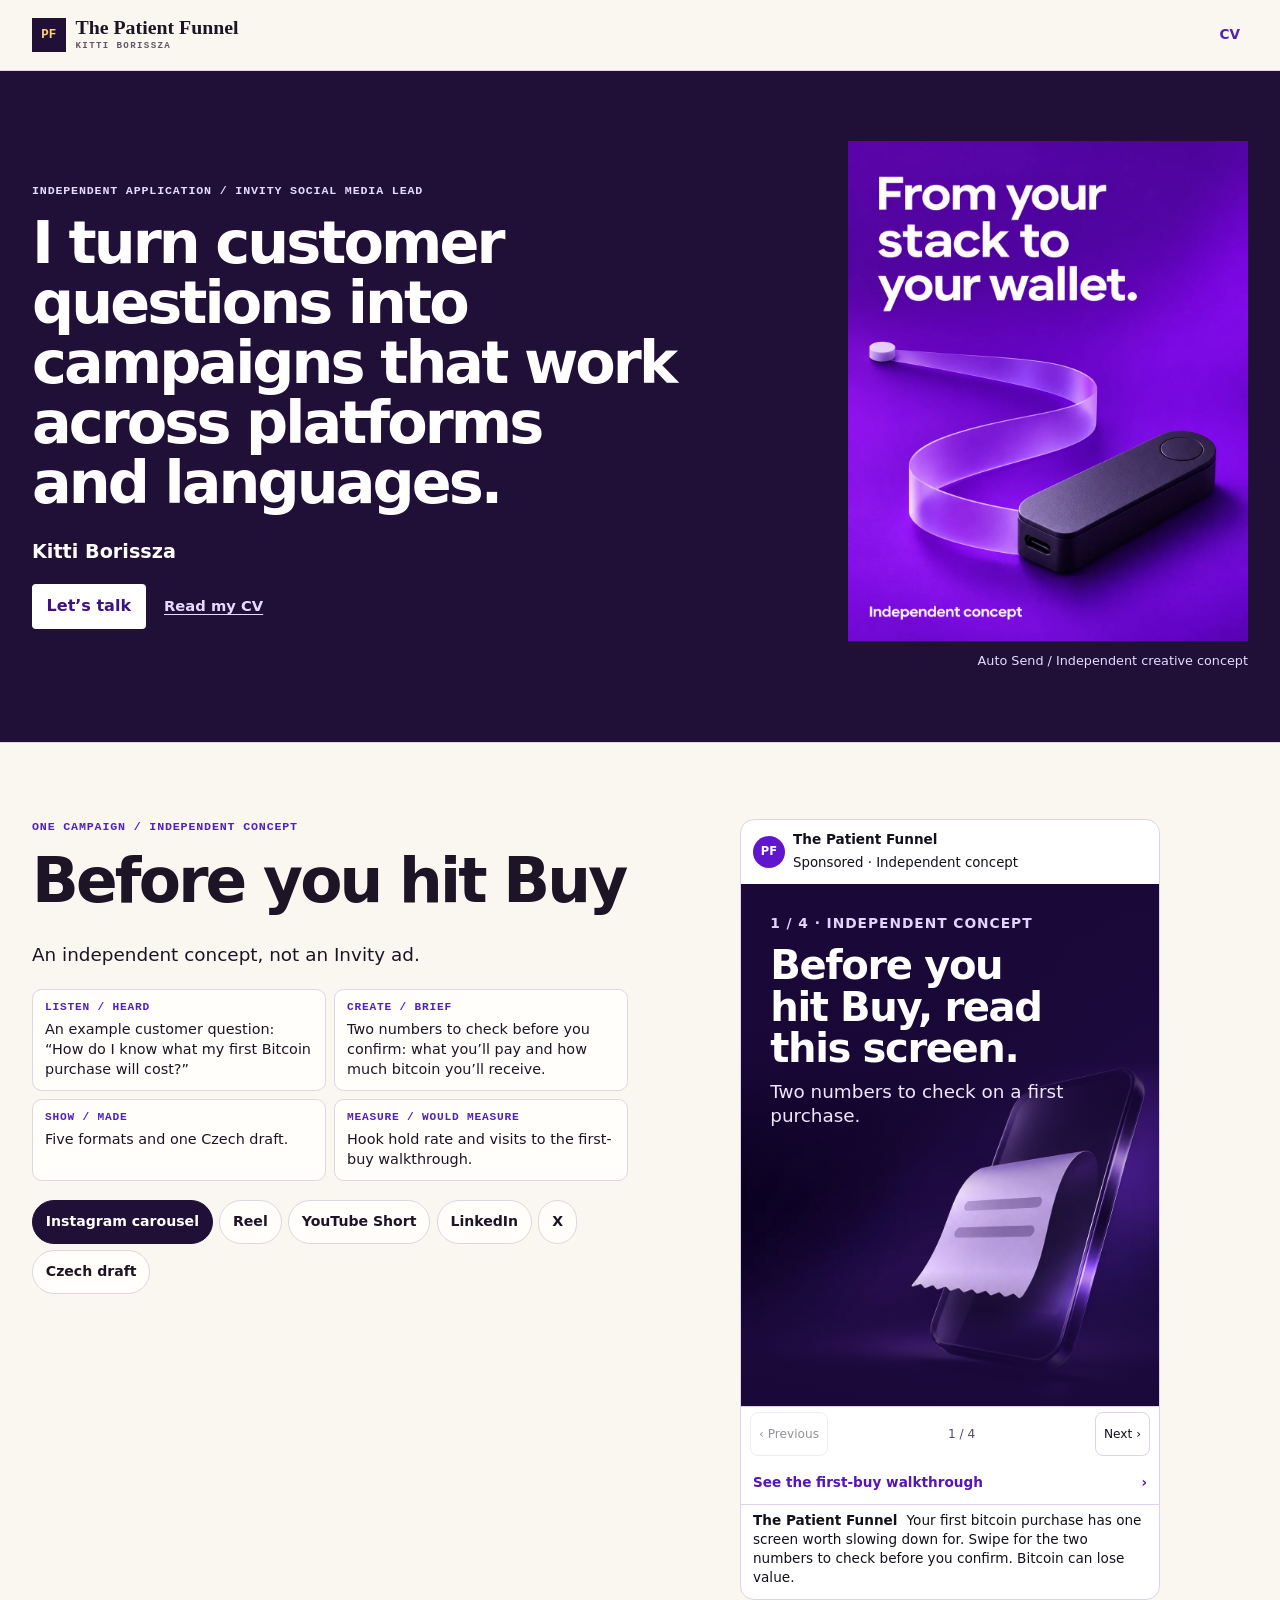
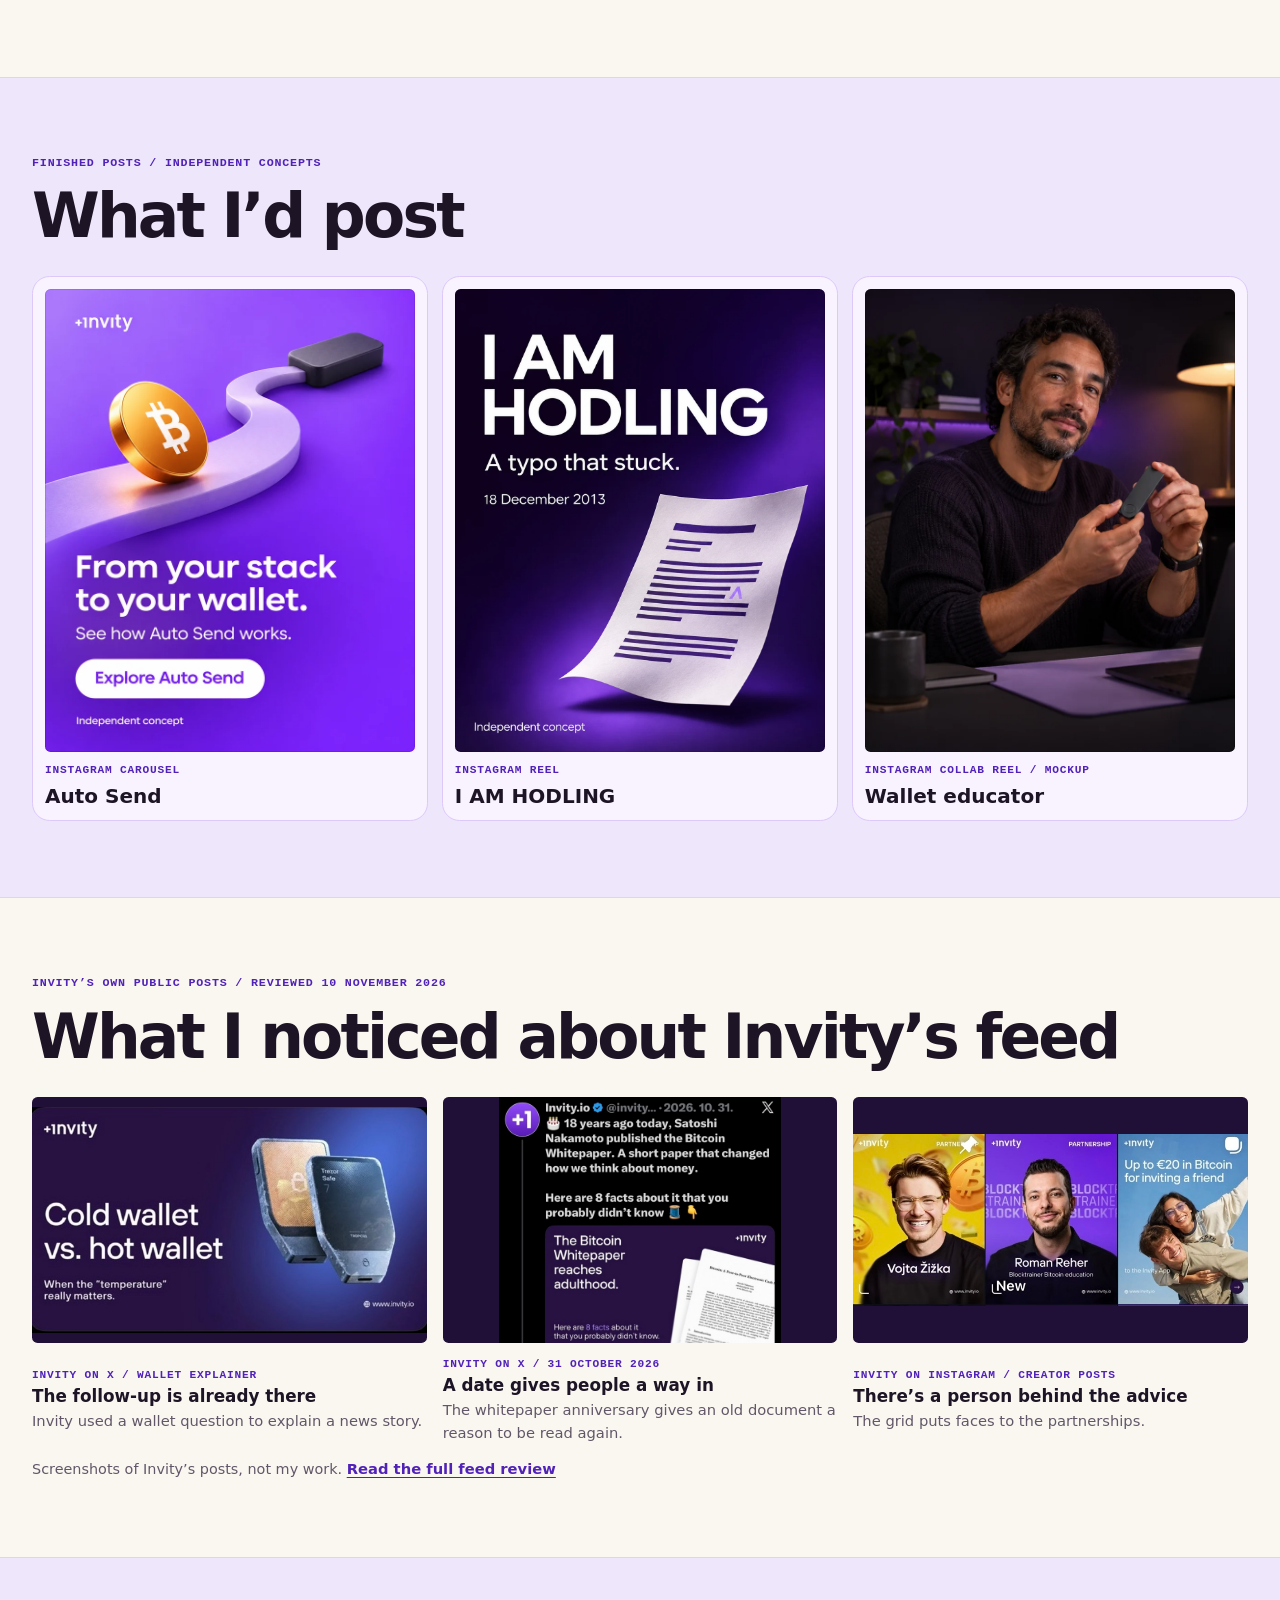
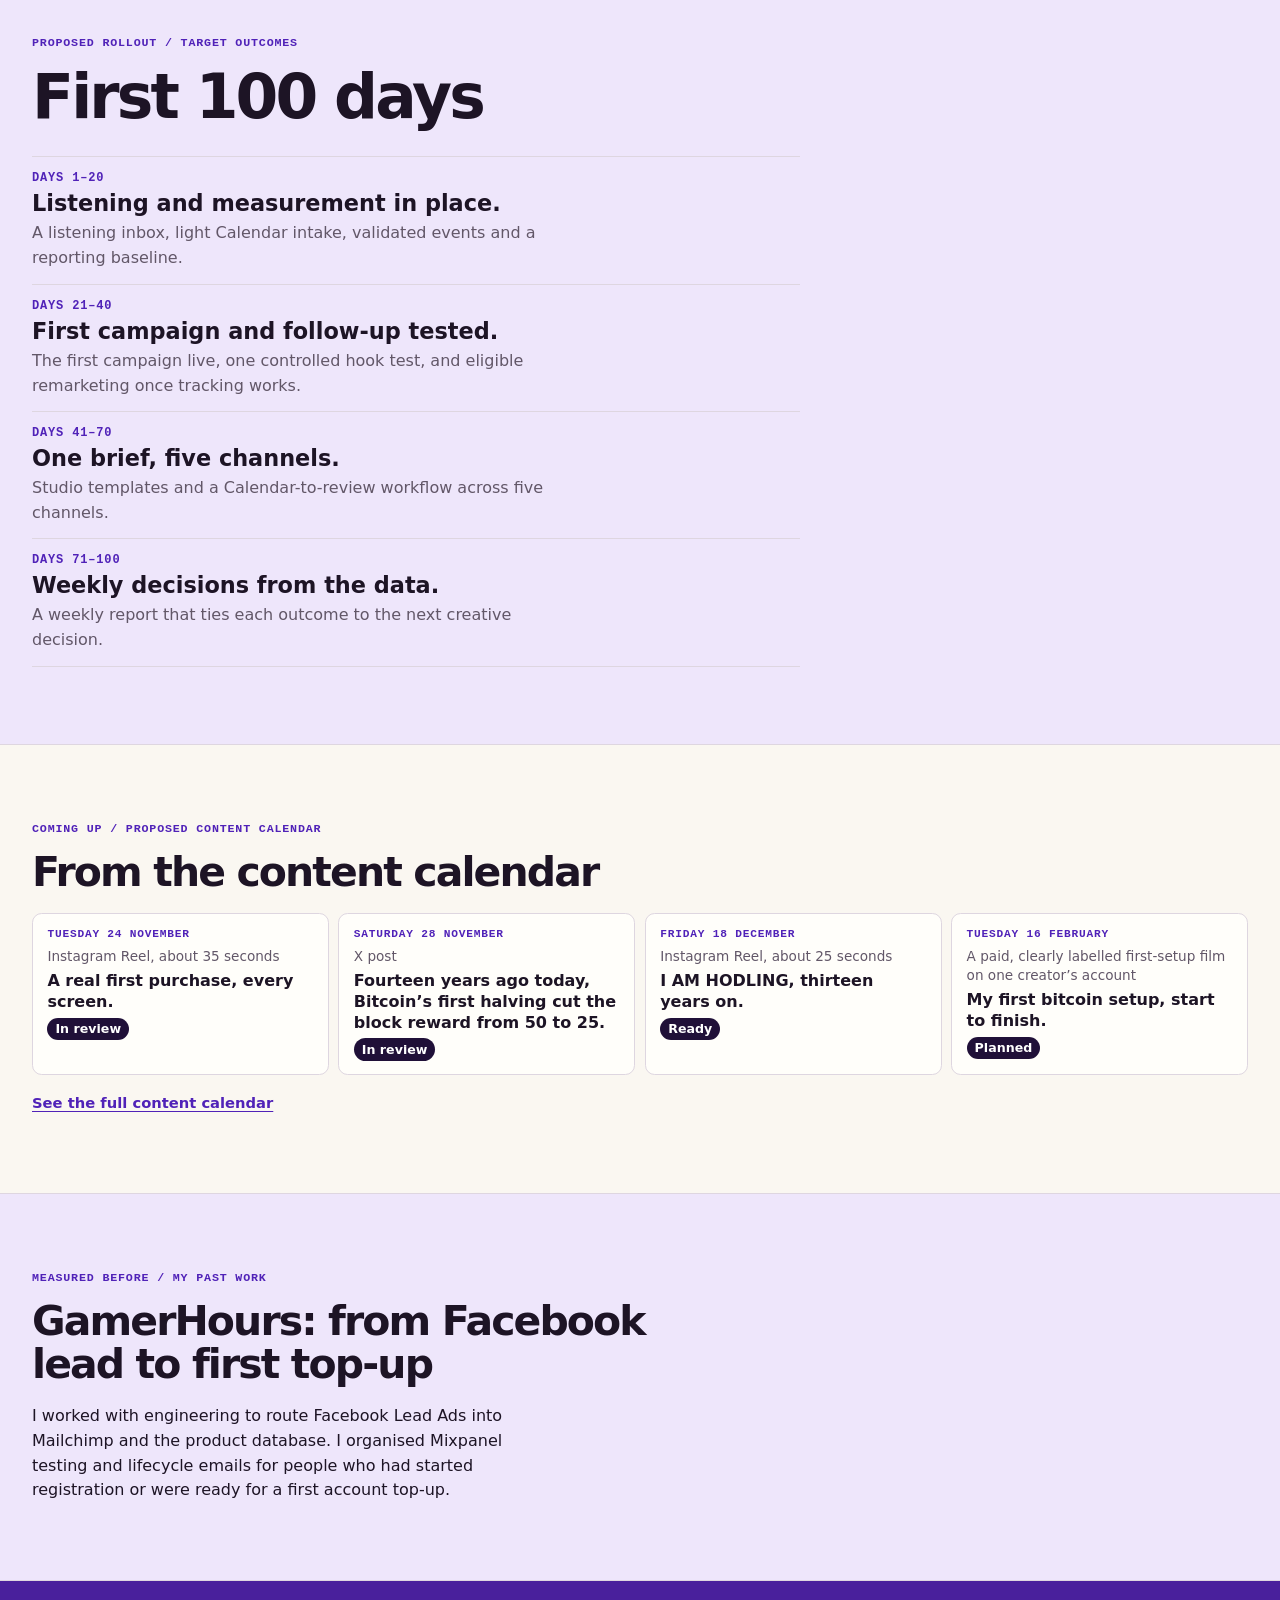
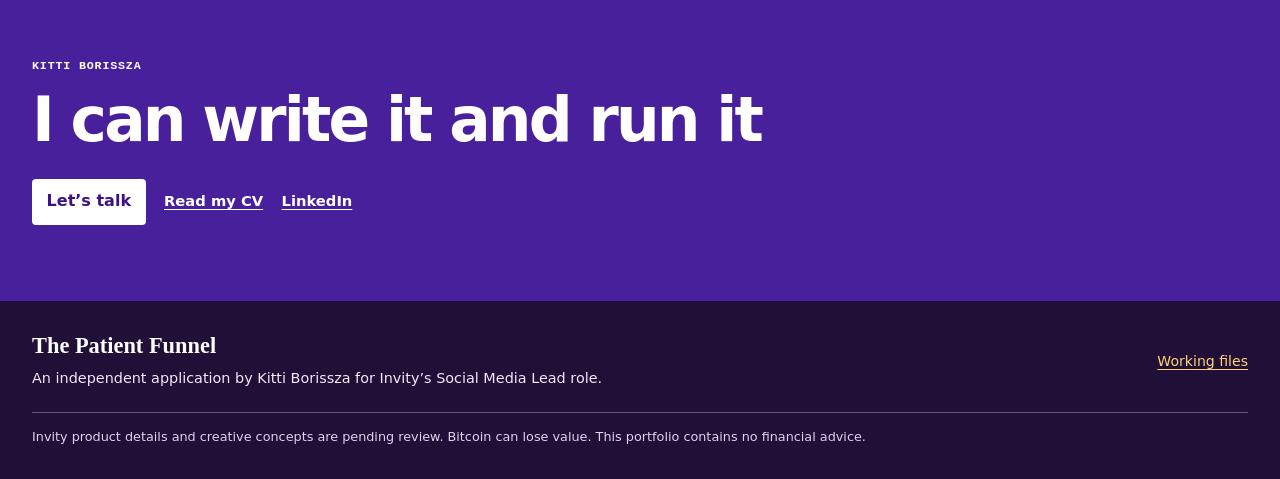
==== commit 02531798: "Add method strip, day outcomes, feed review and calendar glimpse to the homepage - Before you hit Bu" ====
--- a/index.html
+++ b/index.html
@@ -58,7 +58,13 @@
     <div>
       <p class="eyebrow">One campaign / Independent concept</p>
       <h2 id="campaign-h">Before you hit Buy</h2>
-      <p class="pitch-lede">It answers a question first-time buyers ask: what will my first bitcoin purchase cost? One brief, made for each platform. An independent concept, not an Invity ad.</p>
+      <p class="pitch-lede">An independent concept, not an Invity ad.</p>
+      <ol class="method-steps" aria-label="How this campaign was made">
+        <li><small>Listen / Heard</small><span>An example customer question: “How do I know what my first Bitcoin purchase will cost?”</span></li>
+        <li><small>Create / Brief</small><span>Two numbers to check before you confirm: what you’ll pay and how much bitcoin you’ll receive.</span></li>
+        <li><small>Show / Made</small><span>Five formats and one Czech draft.</span></li>
+        <li><small>Measure / Would measure</small><span>Hook hold rate and visits to the first-buy walkthrough.</span></li>
+      </ol>
       <div class="bh-formats" role="group" aria-label="Format">
         <button type="button" data-bh-format="post" aria-pressed="true">Instagram carousel</button>
         <button type="button" data-bh-format="ig" aria-pressed="false">Reel</button>
@@ -87,16 +93,43 @@
   </div>
 </section>
 
+<section class="section-band pitch-feed" id="noticed" aria-labelledby="noticed-h">
+  <div class="wrap">
+    <p class="eyebrow">Invity’s own public posts / Reviewed 10 November 2026</p>
+    <h2 id="noticed-h">What I noticed about Invity’s feed</h2>
+    <ul class="feed-notes">
+      <li><img src="assets/invity-x-wallet.jpg" width="570" height="327" loading="lazy" alt="Invity X post artwork reading Cold wallet vs. hot wallet, with two hardware wallets."><div><small>Invity on X / Wallet explainer</small><strong>The follow-up is already there</strong><p>Invity used a wallet question to explain a news story.</p></div></li>
+      <li><img src="assets/invity-x-whitepaper.jpg" width="708" height="620" loading="lazy" alt="Invity’s 31 October 2026 X post marking the Bitcoin whitepaper anniversary."><div><small>Invity on X / 31 October 2026</small><strong>A date gives people a way in</strong><p>The whitepaper anniversary gives an old document a reason to be read again.</p></div></li>
+      <li><img src="assets/invity-ig-creators.jpg" width="707" height="307" loading="lazy" alt="Cropped Instagram grid featuring Invity partnership and creator posts."><div><small>Invity on Instagram / Creator posts</small><strong>There’s a person behind the advice</strong><p>The grid puts faces to the partnerships.</p></div></li>
+    </ul>
+    <p class="note">Screenshots of Invity’s posts, not my work. <a class="text-link" href="research.html#feed">Read the full feed review</a></p>
+  </div>
+</section>
+
 <section class="section-band pitch-plan" id="days100" aria-labelledby="days100-h">
   <div class="wrap">
     <p class="eyebrow">Proposed rollout / Target outcomes</p>
     <h2 id="days100-h">First 100 days</h2>
     <ol class="day-lines">
-      <li id="days-1-20"><small>Days 1–20</small><strong>Listening and measurement in place.</strong></li>
-      <li id="days-21-40"><small>Days 21–40</small><strong>First campaign and follow-up tested.</strong></li>
-      <li id="days-41-70"><small>Days 41–70</small><strong>One brief, five channels.</strong></li>
-      <li id="days-71-100"><small>Days 71–100</small><strong>Weekly decisions from the data.</strong></li>
+      <li id="days-1-20"><small>Days 1–20</small><strong>Listening and measurement in place.</strong><p>A listening inbox, light Calendar intake, validated events and a reporting baseline.</p></li>
+      <li id="days-21-40"><small>Days 21–40</small><strong>First campaign and follow-up tested.</strong><p>The first campaign live, one controlled hook test, and eligible remarketing once tracking works.</p></li>
+      <li id="days-41-70"><small>Days 41–70</small><strong>One brief, five channels.</strong><p>Studio templates and a Calendar-to-review workflow across five channels.</p></li>
+      <li id="days-71-100"><small>Days 71–100</small><strong>Weekly decisions from the data.</strong><p>A weekly report that ties each outcome to the next creative decision.</p></li>
     </ol>
+  </div>
+</section>
+
+<section class="section-band pitch-calendar" id="coming-up" aria-labelledby="coming-up-h">
+  <div class="wrap">
+    <p class="eyebrow">Coming up / Proposed content calendar</p>
+    <h2 id="coming-up-h">From the content calendar</h2>
+    <ul class="cal-glimpse">
+      <li><a href="content-calendar.html#n24"><time datetime="2026-11-24">Tuesday 24 November</time><small>Instagram Reel, about 35 seconds</small><strong>A real first purchase, every screen.</strong><span class="status-pill">In review</span></a></li>
+      <li><a href="content-calendar.html#n28"><time datetime="2026-11-28">Saturday 28 November</time><small>X post</small><strong>Fourteen years ago today, Bitcoin’s first halving cut the block reward from 50 to 25.</strong><span class="status-pill">In review</span></a></li>
+      <li><a href="content-calendar.html#d18"><time datetime="2026-12-18">Friday 18 December</time><small>Instagram Reel, about 25 seconds</small><strong>I AM HODLING, thirteen years on.</strong><span class="status-pill">Ready</span></a></li>
+      <li><a href="content-calendar.html#f16"><time datetime="2027-02-16">Tuesday 16 February</time><small>A paid, clearly labelled first-setup film on one creator’s account</small><strong>My first bitcoin setup, start to finish.</strong><span class="status-pill">Planned</span></a></li>
+    </ul>
+    <p><a class="text-link" href="content-calendar.html">See the full content calendar</a></p>
   </div>
 </section>
 
--- a/pitch.css
+++ b/pitch.css
@@ -1,4 +1,4 @@
-/* The one-page pitch: hero, one campaign, three finished posts, the First 100 days, proof and the close. */
+/* The one-page pitch: hero, one campaign, three finished posts, the feed review, the First 100 days, the calendar, proof and the close. */
 .head-cv { display: inline-flex; align-items: center; min-height: 44px; padding-inline: .5rem; color: var(--purple); font-size: .85rem; font-weight: 700; text-decoration: none; }
 .head-cv:hover { text-decoration: underline; }
 @media (max-width: 58rem) { .head-inner { flex-wrap: nowrap; } }
@@ -50,6 +50,27 @@
 .day-lines li:last-child { border-bottom: 1px solid var(--line); }
 .day-lines small { color: var(--purple); font: 650 .75rem/1.4 var(--mono); letter-spacing: .07em; text-transform: uppercase; }
 .day-lines strong { font-size: clamp(1.1rem, 2.2vw, 1.4rem); line-height: 1.25; }
+.day-lines p { max-width: 52ch; margin: .1rem 0 0; color: var(--muted); }
+.pitch-plan { background: #eee6fb; }
+
+.method-steps { display: grid; gap: .5rem; margin: 1.2rem 0 0; padding: 0; list-style: none; }
+.method-steps li { display: grid; align-content: start; gap: .2rem; padding: .65rem .75rem; border: 1px solid var(--line); border-radius: .6rem; background: var(--surface); font-size: .9rem; line-height: 1.4; }
+.method-steps small, .feed-notes small, .cal-glimpse small, .cal-glimpse time { color: var(--purple); font: 650 .7rem/1.4 var(--mono); letter-spacing: .07em; text-transform: uppercase; }
+
+.feed-notes { display: grid; gap: 1rem; margin: 1.4rem 0 .8rem; padding: 0; list-style: none; }
+.feed-notes li { display: grid; grid-template-columns: minmax(0, 8rem) minmax(0, 1fr); gap: .85rem; align-items: start; }
+.feed-notes img { width: 100%; height: auto; aspect-ratio: 16 / 10; object-fit: contain; border-radius: .35rem; background: #201038; }
+.feed-notes small { display: block; }
+.feed-notes strong { display: block; margin-block: .15rem .2rem; font-size: 1.05rem; line-height: 1.25; }
+.feed-notes p { margin: 0; color: var(--muted); font-size: .92rem; }
+
+.pitch-calendar h2 { font-size: clamp(1.6rem, 3.2vw, 2.6rem); }
+.cal-glimpse { display: grid; grid-template-columns: repeat(auto-fit, minmax(min(100%, 15rem), 1fr)); gap: .6rem; margin: 1.2rem 0 1rem; padding: 0; list-style: none; }
+.cal-glimpse a { display: grid; align-content: start; justify-items: start; gap: .3rem; height: 100%; padding: .8rem .9rem; border: 1px solid var(--line); border-radius: .6rem; background: var(--surface); color: var(--ink); text-decoration: none; transition: border-color 150ms; }
+.cal-glimpse a:hover { border-color: var(--purple); }
+.cal-glimpse small { color: var(--muted); font: 500 .85rem/1.4 var(--sans); letter-spacing: 0; text-transform: none; }
+.cal-glimpse strong { line-height: 1.3; }
+.status-pill { padding: .1rem .5rem; border-radius: 99px; background: var(--plum); color: #fff; font-size: .79rem; font-weight: 650; }
 
 .pitch-proof { background: #eee6fb; }
 .pitch-proof h2 { max-width: 24ch; font-size: clamp(1.6rem, 3.2vw, 2.6rem); }
@@ -63,11 +84,16 @@
 @media (max-width: 44.99rem) {
   .pitch-cover img { width: min(100%, 12rem); }
 }
+@media (min-width: 30rem) {
+  .method-steps { grid-template-columns: repeat(2, minmax(0, 1fr)); }
+}
 @media (min-width: 45rem) {
   .pitch-hero-inner { grid-template-columns: minmax(0, 1.5fr) minmax(0, 1fr); }
   .pitch-cover { justify-items: end; }
   .pitch-cover img { width: min(100%, 25rem); }
   .pitch-campaign-inner { grid-template-columns: minmax(0, 1fr) minmax(0, 1fr); }
+  .feed-notes { grid-template-columns: repeat(3, minmax(0, 1fr)); }
+  .feed-notes li { grid-template-columns: minmax(0, 1fr); }
 }
 
 /* Before you hit Buy, played on the page. fees-concept.css reads the --iv-* tokens. */
